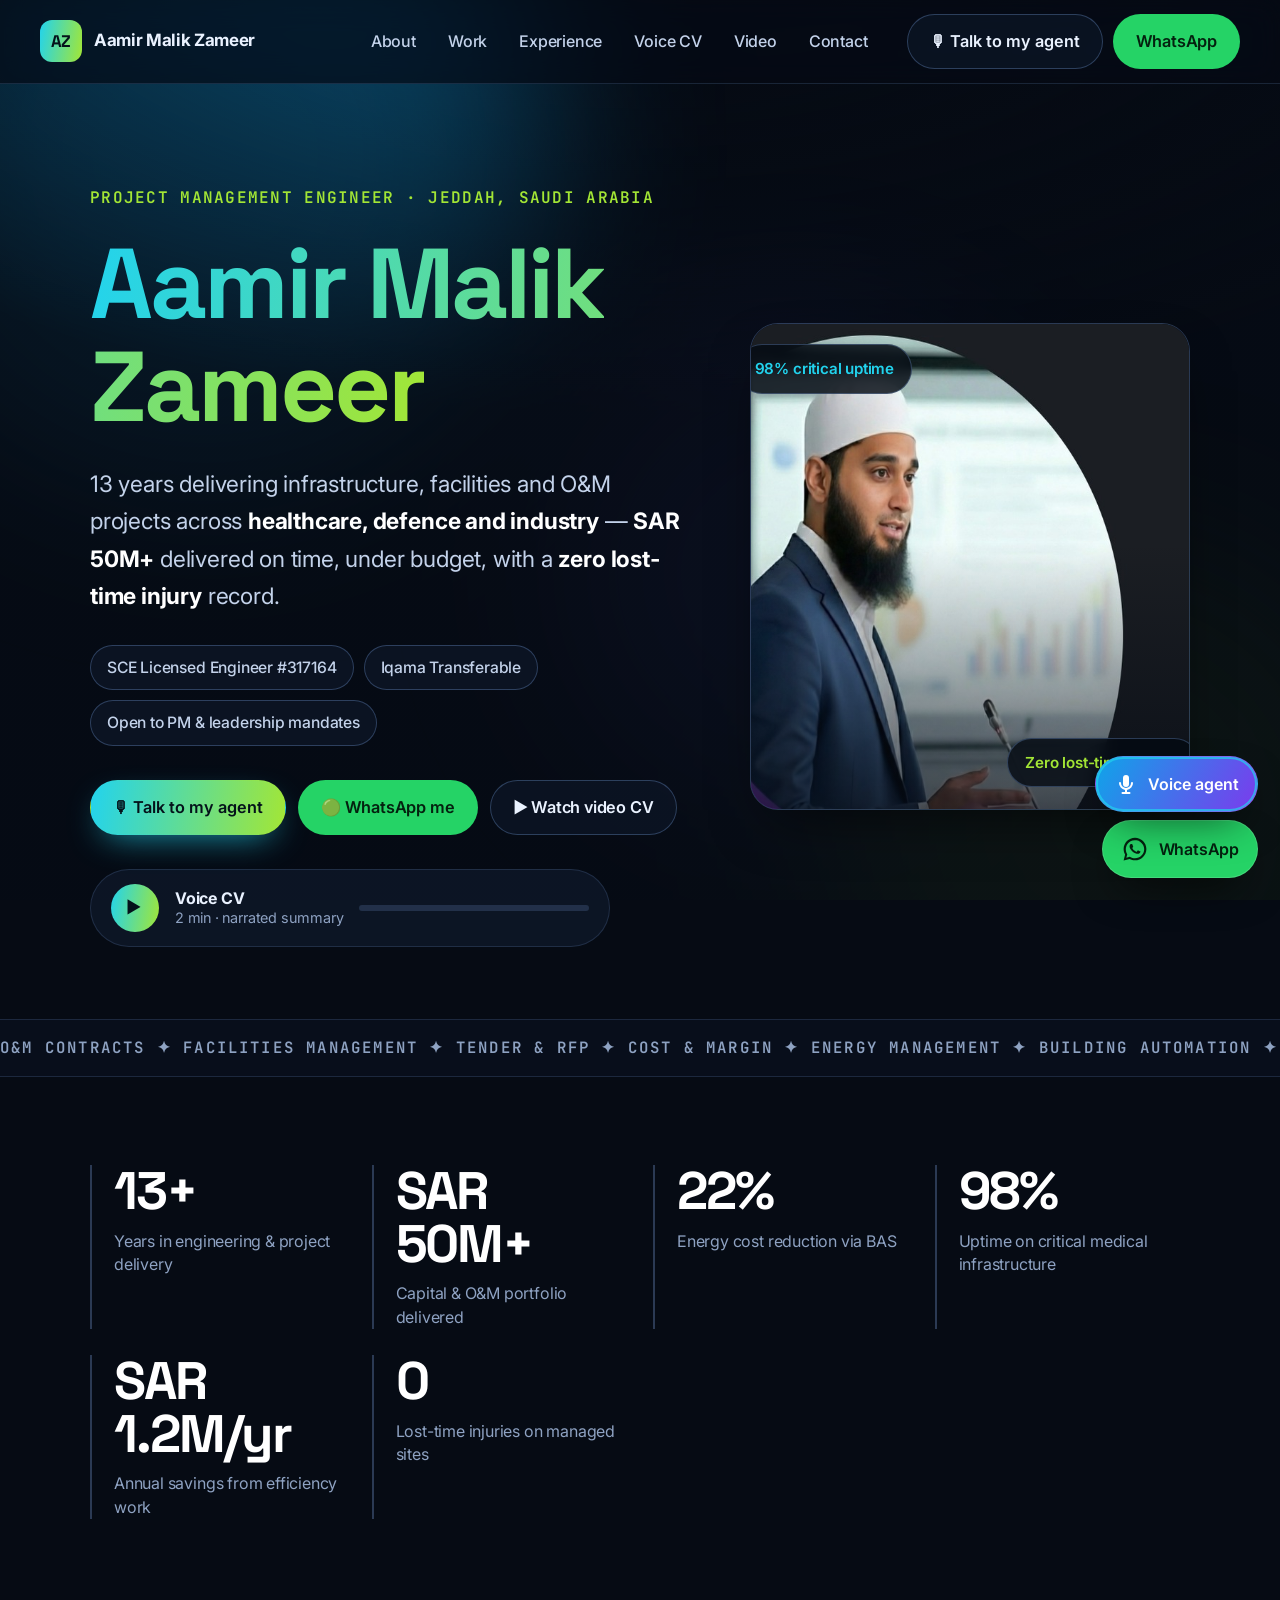
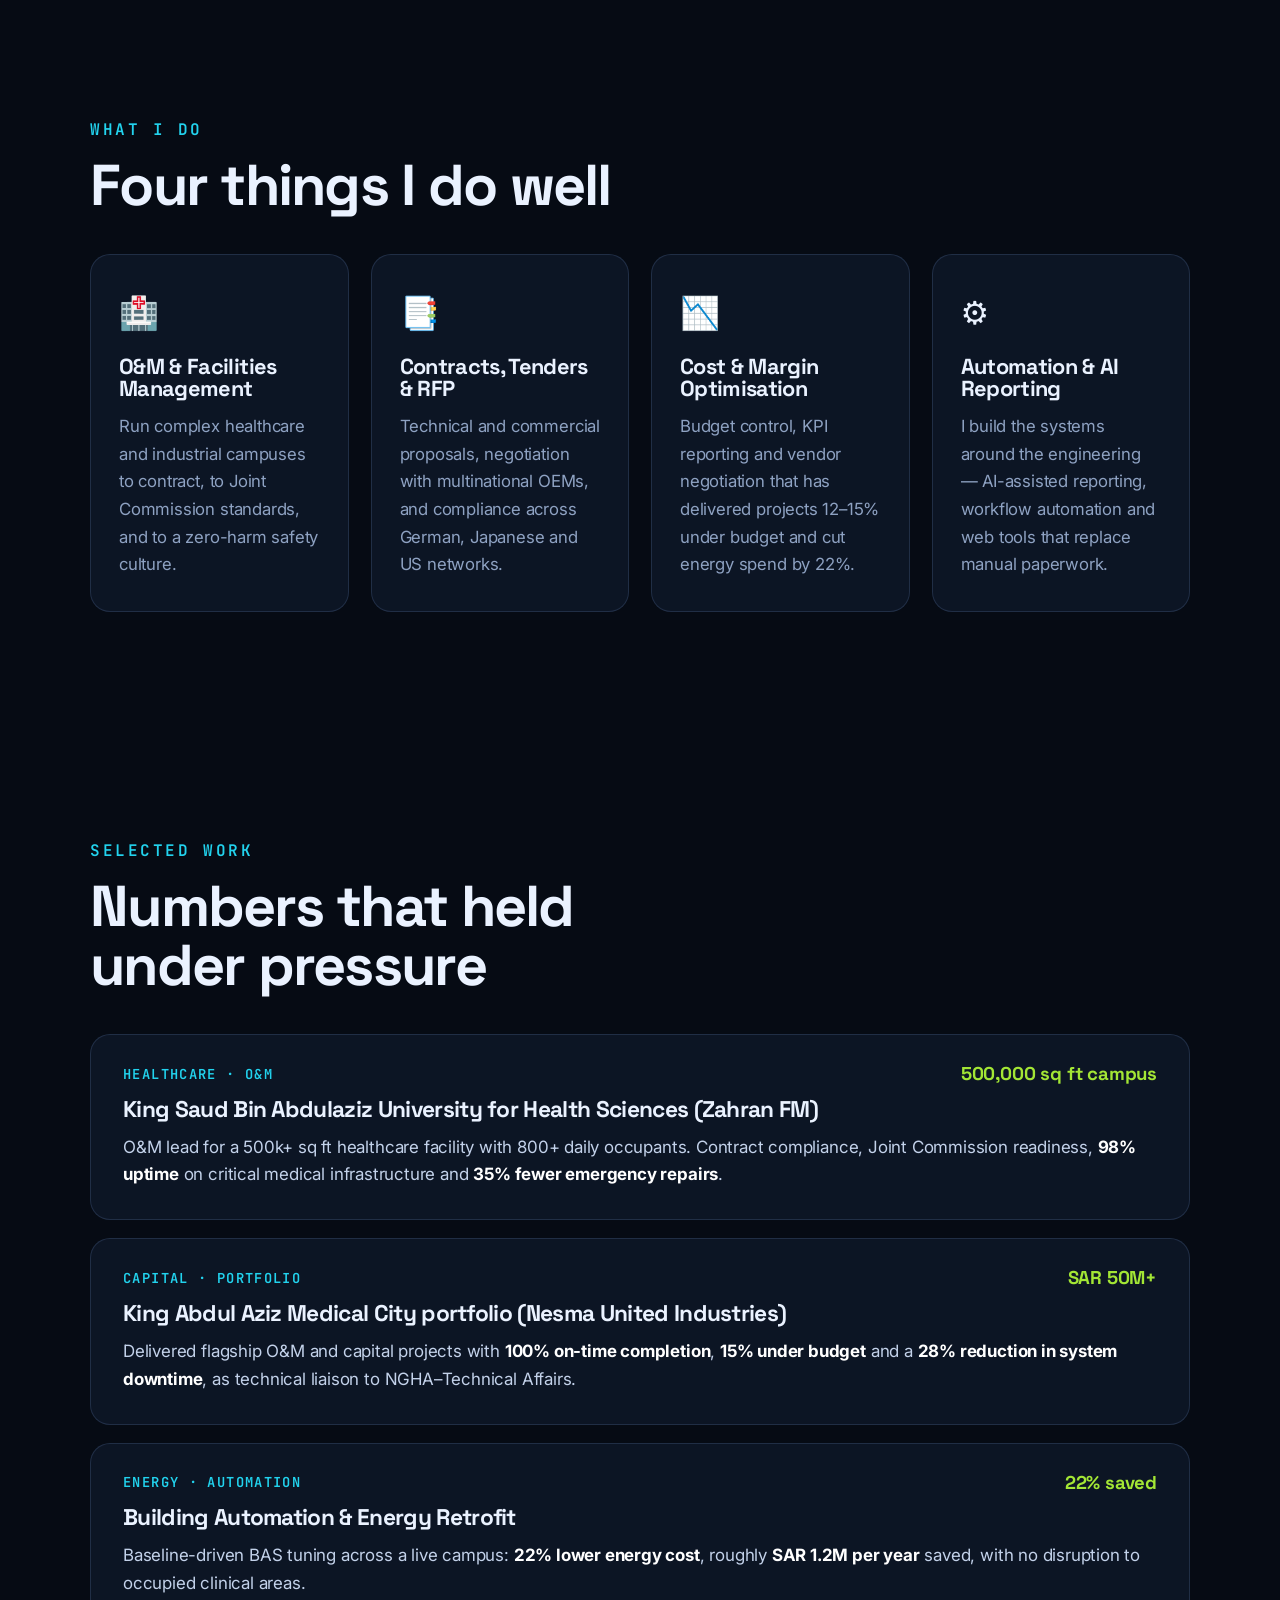
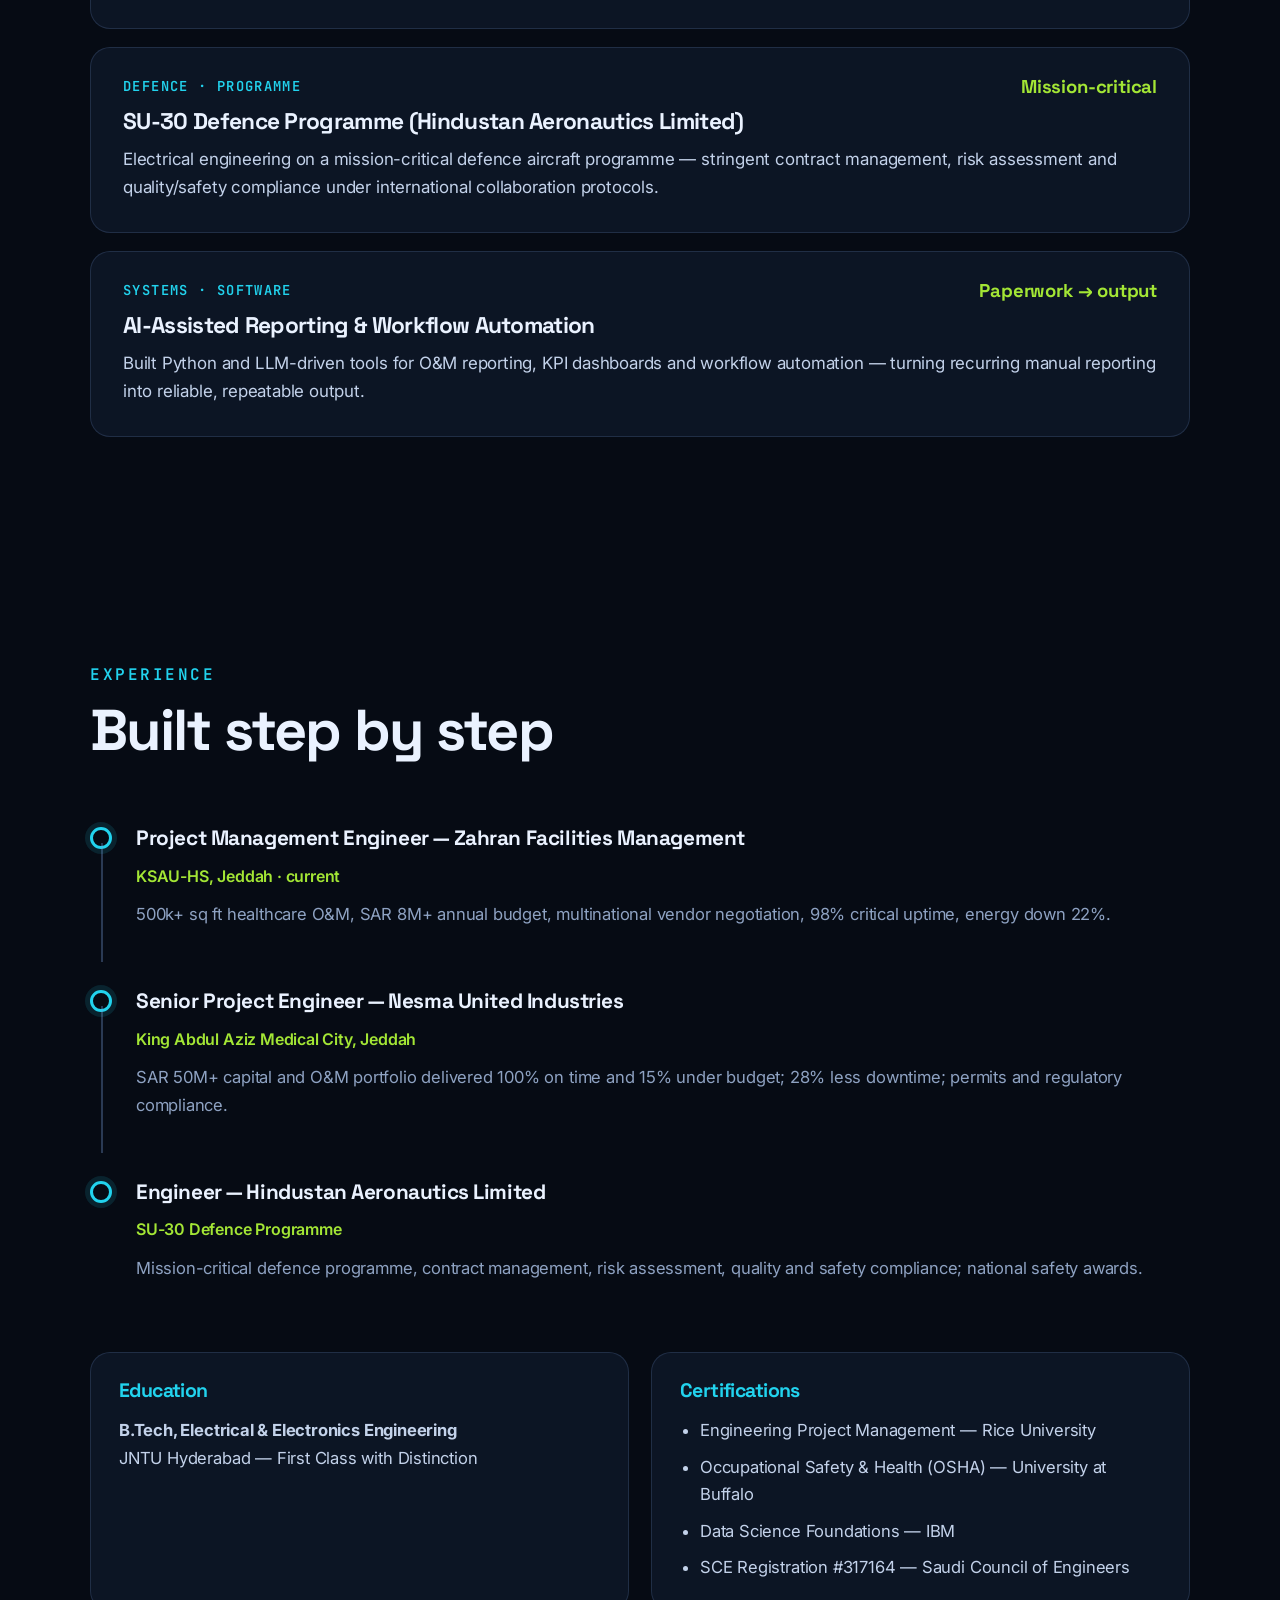
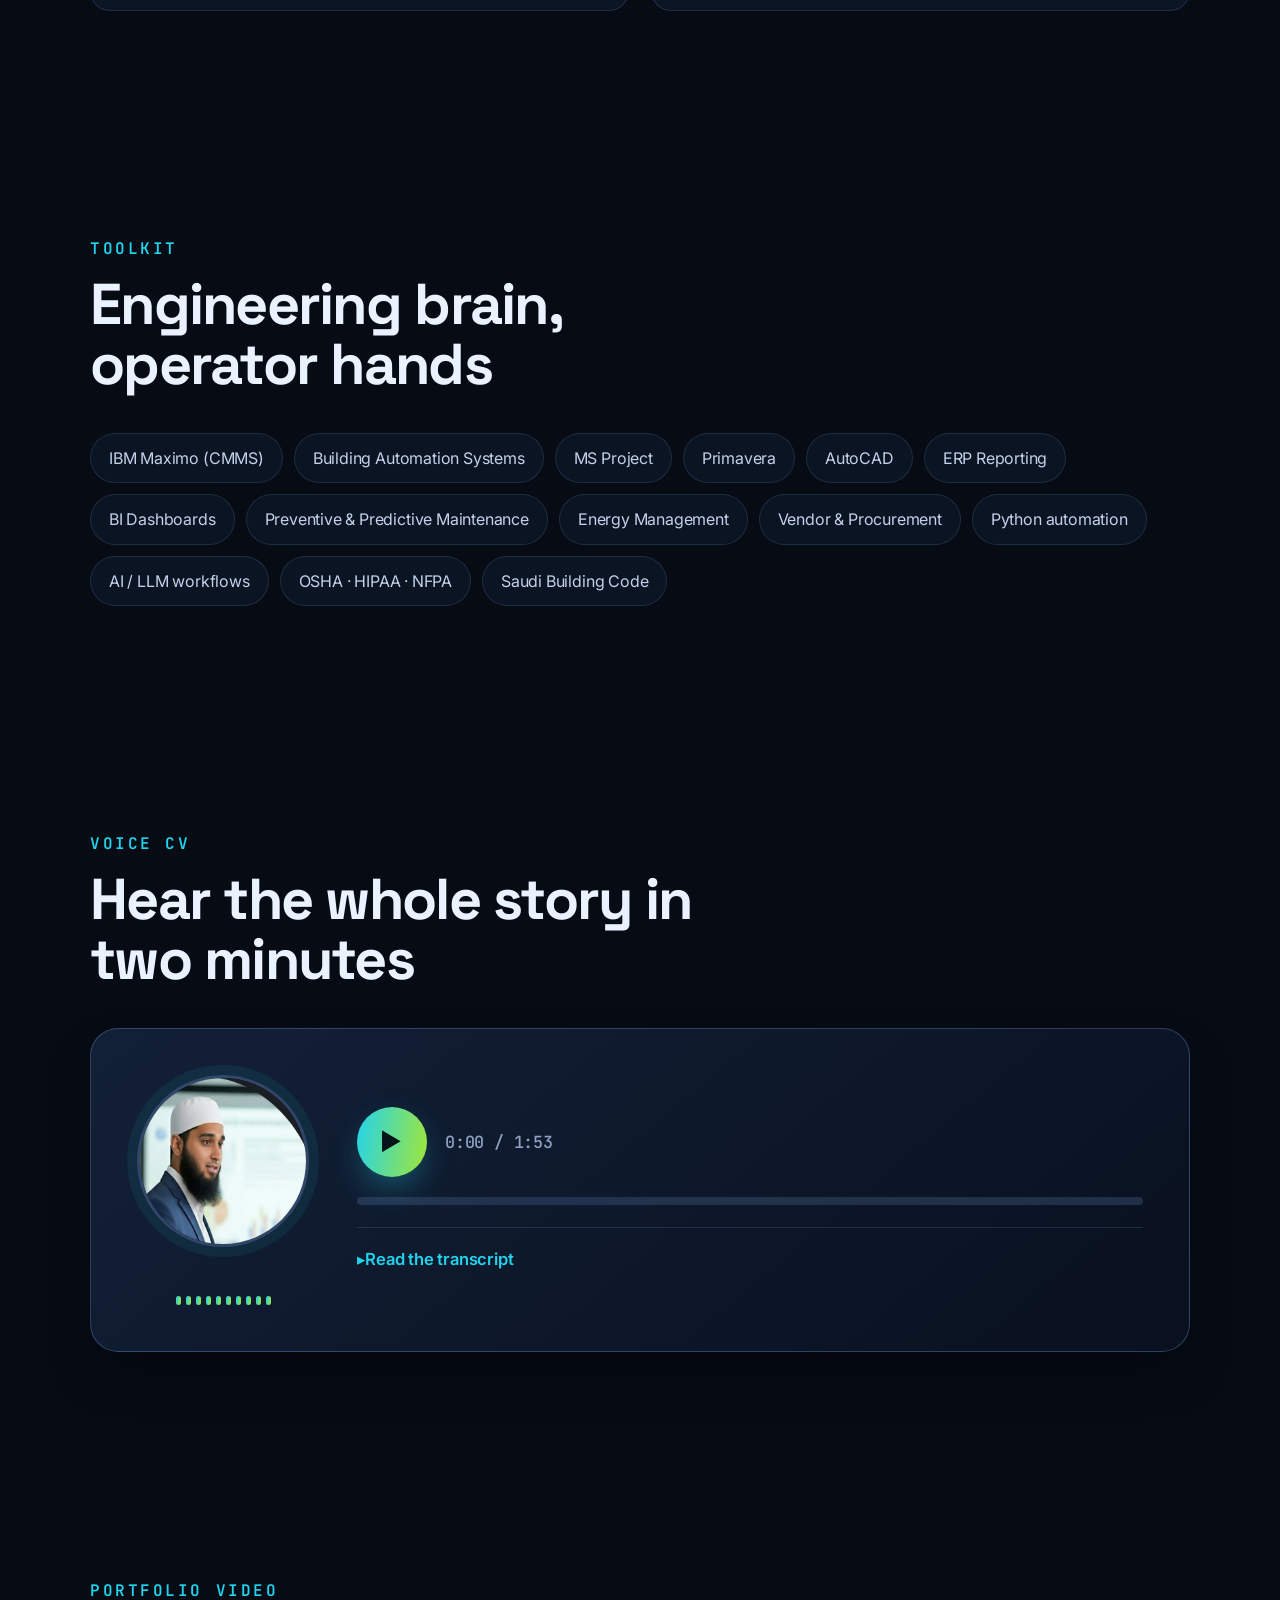
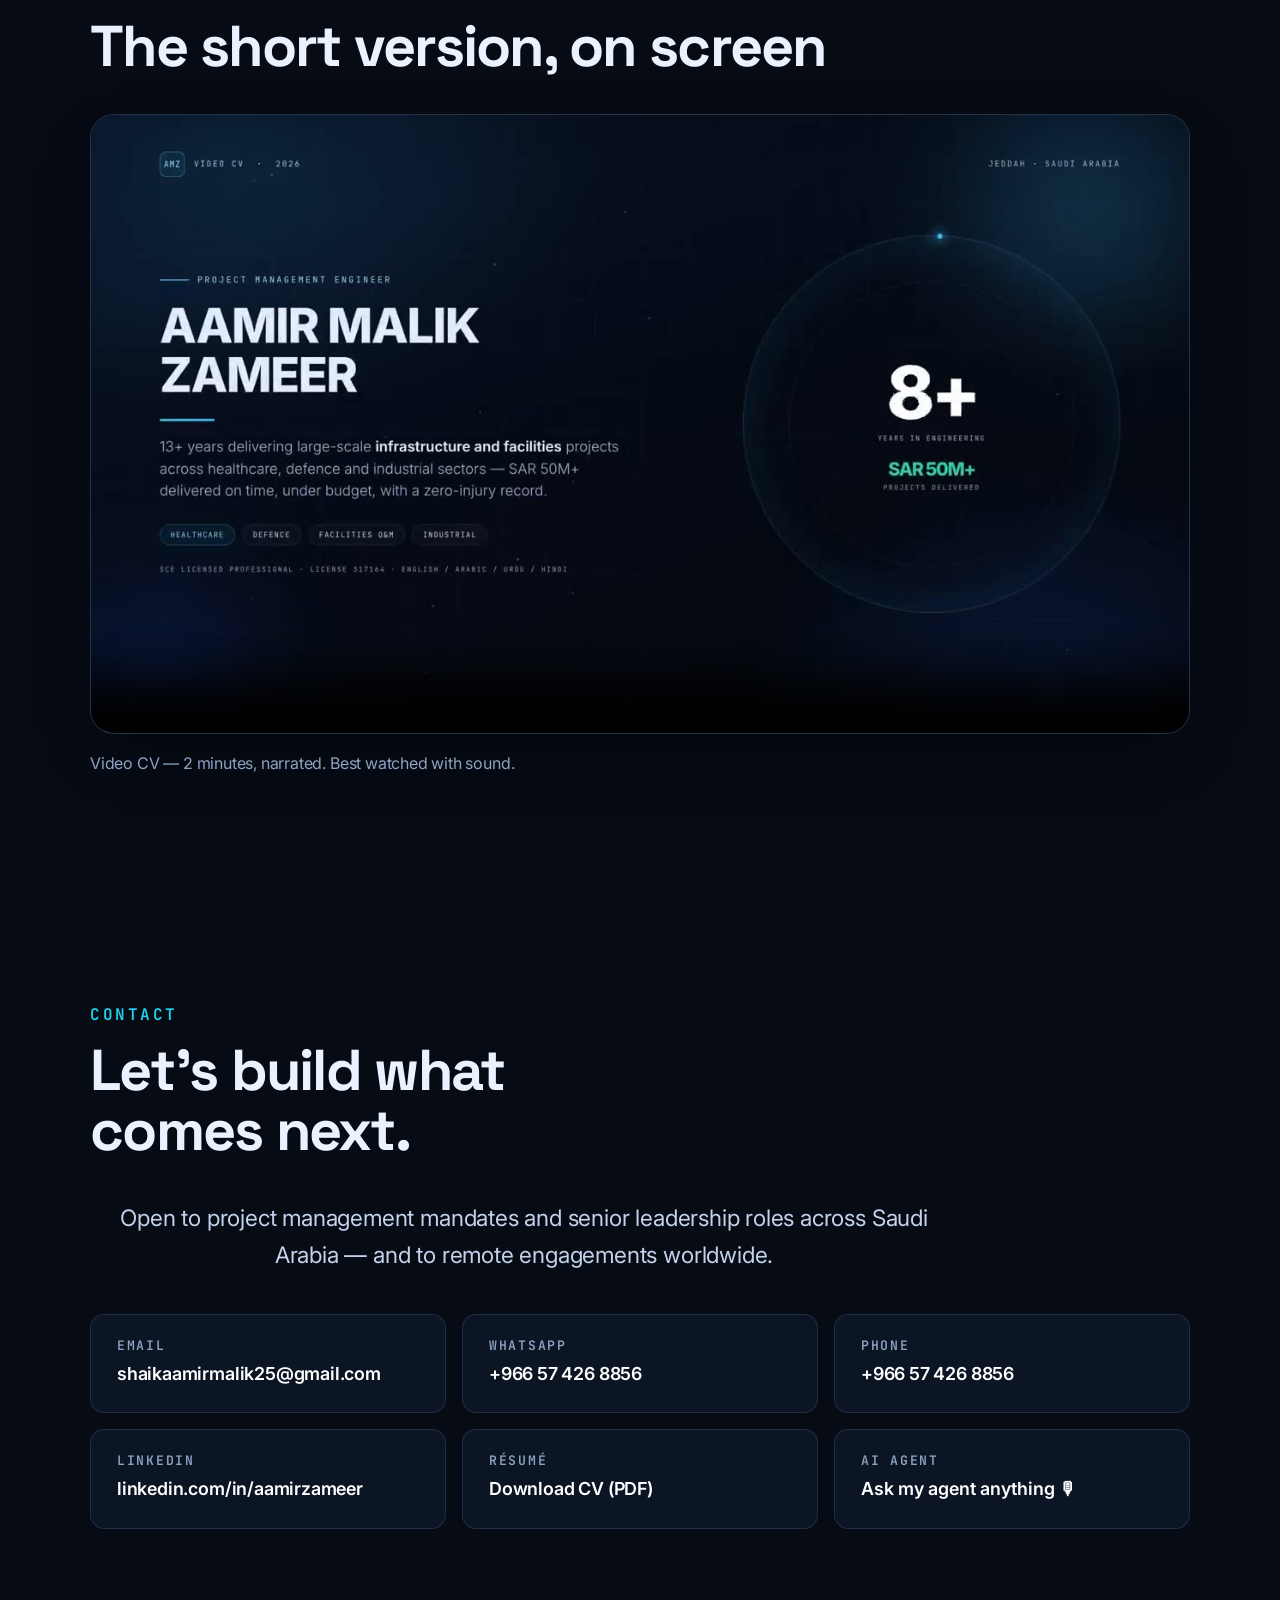
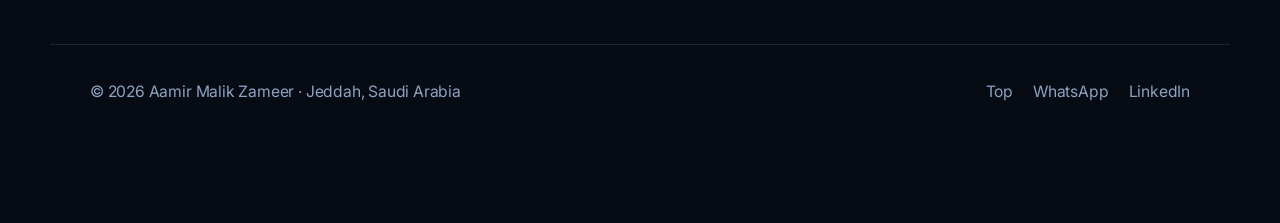
==== index.html @ 3090ae2b "Aamir Malik Zameer — talking portfolio: voice agent, voice CV, video CV, CV PDF" ====
<!DOCTYPE html>
<html lang="en">
<head>
<meta charset="utf-8">
<meta name="viewport" content="width=device-width, initial-scale=1">
<title>Aamir Malik Zameer — Project Management Engineer | Jeddah, KSA</title>
<meta name="description" content="Aamir Malik Zameer — SCE-licensed Project Management Engineer with 13+ years in O&M, facilities management, healthcare and defence projects across Saudi Arabia. SAR 50M+ delivered on time and under budget. Talk to my AI agent.">
<meta name="author" content="Aamir Malik Zameer">
<meta name="theme-color" content="#060b14">
<meta property="og:type" content="website">
<meta property="og:title" content="Aamir Malik Zameer — Project Management Engineer">
<meta property="og:description" content="13+ years delivering infrastructure, facilities & O&M projects across healthcare, defence and industry. SAR 50M+ delivered on time, under budget, zero lost-time injuries.">
<meta property="og:image" content="assets/portfolio-poster.jpg">
<link rel="icon" href="assets/favicon.svg" type="image/svg+xml">
<link rel="preconnect" href="https://fonts.googleapis.com">
<link rel="preconnect" href="https://fonts.gstatic.com" crossorigin>
<link href="https://fonts.googleapis.com/css2?family=Inter:wght@400;500;600&family=JetBrains+Mono:wght@400;500&family=Space+Grotesk:wght@500;600;700&display=swap" rel="stylesheet">
<link rel="stylesheet" href="styles.css">
<script type="application/ld+json">
{"@context":"https://schema.org","@type":"Person","name":"Aamir Malik Zameer","alternateName":"Aamir Zameer","jobTitle":"Project Management Engineer","description":"SCE-licensed Project Management Engineer with 13+ years across O&M, facilities management, healthcare and defence projects in Saudi Arabia.","email":"shaikaamirmalik25@gmail.com","telephone":"+966574268856","url":"https://amz34.github.io/voice-portfolio/","image":"https://amz34.github.io/voice-portfolio/assets/photo-aamir.jpg","address":{"@type":"PostalAddress","addressLocality":"Jeddah","addressRegion":"Makkah","addressCountry":"SA"},"nationality":{"@type":"Country","name":"India"},"worksFor":{"@type":"Organization","name":"Zahran Facilities Management"},"alumniOf":{"@type":"CollegeOrUniversity","name":"JNTU Hyderabad"},"hasCredential":{"@type":"EducationalOccupationalCredential","name":"SCE Registration #317164"},"sameAs":["https://www.linkedin.com/in/aamirzameer"],"knowsAbout":["Project Management","Facilities Management","O&M Contracts","Energy Management","Building Automation Systems","IBM Maximo","Tender & RFP","Cost & Margin Optimisation"]}
</script>
</head>
<body>
<div class="aurora" aria-hidden="true"><span></span><span></span><span></span></div>

<header class="nav" id="top">
  <a class="brand" href="#top"><span class="brand-mark">AZ</span><span class="brand-text">Aamir&nbsp;Malik&nbsp;Zameer</span></a>
  <nav class="nav-links">
    <a href="#about">About</a>
    <a href="#work">Work</a>
    <a href="#experience">Experience</a>
    <a href="#voice">Voice&nbsp;CV</a>
    <a href="#video">Video</a>
    <a href="#contact">Contact</a>
  </nav>
  <div class="nav-cta">
    <button class="btn btn-ghost" data-open-agent>🎙 Talk to my agent</button>
    <a class="btn btn-wa" href="https://wa.me/966574268856" target="_blank" rel="noopener">WhatsApp</a>
  </div>
</header>

<main>
  <!-- HERO -->
  <section class="hero">
    <div class="hero-copy">
      <p class="eyebrow">Project Management Engineer · Jeddah, Saudi Arabia</p>
      <h1><span class="grad">Aamir Malik Zameer</span></h1>
      <p class="lede">13 years delivering infrastructure, facilities and O&amp;M projects across <b>healthcare, defence and industry</b> — <b>SAR 50M+</b> delivered on time, under budget, with a <b>zero lost-time injury</b> record.</p>
      <div class="chips">
        <span class="chip">SCE Licensed Engineer #317164</span>
        <span class="chip">Iqama Transferable</span>
        <span class="chip">Open to PM &amp; leadership mandates</span>
      </div>
      <div class="hero-actions">
        <button class="btn btn-primary" data-open-agent>🎙 Talk to my agent</button>
        <a class="btn btn-wa" href="https://wa.me/966574268856" target="_blank" rel="noopener">🟢 WhatsApp me</a>
        <a class="btn btn-ghost" href="#video">▶ Watch video CV</a>
      </div>
      <div class="mini-player">
        <button class="play" id="heroPlay" aria-label="Play voice CV">▶</button>
        <div class="mini-meta"><b>Voice CV</b><span>2 min · narrated summary</span></div>
        <div class="mini-bar"><i id="heroBar"></i></div>
      </div>
    </div>
    <div class="hero-art">
      <div class="portrait">
        <img src="assets/photo-aamir.jpg" alt="Aamir Malik Zameer speaking at a professional conference" width="615" height="680">
        <span class="badge b1">98% critical uptime</span>
        <span class="badge b2">Zero lost-time injuries</span>
      </div>
    </div>
  </section>

  <!-- MARQUEE -->
  <div class="marquee" aria-hidden="true"><div class="track">
    <span>O&amp;M CONTRACTS ✦ FACILITIES MANAGEMENT ✦ TENDER &amp; RFP ✦ COST &amp; MARGIN ✦ ENERGY MANAGEMENT ✦ BUILDING AUTOMATION ✦ ZERO-HARM SAFETY ✦ AI-ASSISTED REPORTING ✦ </span>
    <span>O&amp;M CONTRACTS ✦ FACILITIES MANAGEMENT ✦ TENDER &amp; RFP ✦ COST &amp; MARGIN ✦ ENERGY MANAGEMENT ✦ BUILDING AUTOMATION ✦ ZERO-HARM SAFETY ✦ AI-ASSISTED REPORTING ✦ </span>
  </div></div>

  <!-- STATS -->
  <section class="stats" id="about">
    <div class="stat reveal"><b data-count="13" data-suffix="+">0</b><span>Years in engineering &amp; project delivery</span></div>
    <div class="stat reveal"><b data-count="50" data-prefix="SAR " data-suffix="M+">0</b><span>Capital &amp; O&amp;M portfolio delivered</span></div>
    <div class="stat reveal"><b data-count="22" data-suffix="%">0</b><span>Energy cost reduction via BAS</span></div>
    <div class="stat reveal"><b data-count="98" data-suffix="%">0</b><span>Uptime on critical medical infrastructure</span></div>
    <div class="stat reveal"><b data-count="1.2" data-prefix="SAR " data-suffix="M/yr" data-decimals="1">0</b><span>Annual savings from efficiency work</span></div>
    <div class="stat reveal"><b data-count="0">0</b><span>Lost-time injuries on managed sites</span></div>
  </section>

  <!-- WHAT I DO -->
  <section class="section" id="what">
    <p class="kicker">What I do</p>
    <h2 class="h2">Four things I&nbsp;do&nbsp;well</h2>
    <div class="cards">
      <article class="card reveal"><div class="ico">🏥</div><h3>O&amp;M &amp; Facilities Management</h3><p>Run complex healthcare and industrial campuses to contract, to Joint Commission standards, and to a zero-harm safety culture.</p></article>
      <article class="card reveal"><div class="ico">📑</div><h3>Contracts, Tenders &amp; RFP</h3><p>Technical and commercial proposals, negotiation with multinational OEMs, and compliance across German, Japanese and US networks.</p></article>
      <article class="card reveal"><div class="ico">📉</div><h3>Cost &amp; Margin Optimisation</h3><p>Budget control, KPI reporting and vendor negotiation that has delivered projects 12–15% under budget and cut energy spend by 22%.</p></article>
      <article class="card reveal"><div class="ico">⚙️</div><h3>Automation &amp; AI Reporting</h3><p>I build the systems around the engineering — AI-assisted reporting, workflow automation and web tools that replace manual paperwork.</p></article>
    </div>
  </section>

  <!-- WORK -->
  <section class="section" id="work">
    <p class="kicker">Selected work</p>
    <h2 class="h2">Numbers that held under&nbsp;pressure</h2>
    <div class="work">
      <article class="work-item reveal">
        <div class="work-top"><span class="tag">Healthcare · O&amp;M</span><b>500,000 sq ft campus</b></div>
        <h3>King Saud Bin Abdulaziz University for Health Sciences (Zahran FM)</h3>
        <p>O&amp;M lead for a 500k+ sq ft healthcare facility with 800+ daily occupants. Contract compliance, Joint Commission readiness, <b>98% uptime</b> on critical medical infrastructure and <b>35% fewer emergency repairs</b>.</p>
      </article>
      <article class="work-item reveal">
        <div class="work-top"><span class="tag">Capital · Portfolio</span><b>SAR 50M+</b></div>
        <h3>King Abdul Aziz Medical City portfolio (Nesma United Industries)</h3>
        <p>Delivered flagship O&amp;M and capital projects with <b>100% on-time completion</b>, <b>15% under budget</b> and a <b>28% reduction in system downtime</b>, as technical liaison to NGHA–Technical Affairs.</p>
      </article>
      <article class="work-item reveal">
        <div class="work-top"><span class="tag">Energy · Automation</span><b>22% saved</b></div>
        <h3>Building Automation &amp; Energy Retrofit</h3>
        <p>Baseline-driven BAS tuning across a live campus: <b>22% lower energy cost</b>, roughly <b>SAR 1.2M per year</b> saved, with no disruption to occupied clinical areas.</p>
      </article>
      <article class="work-item reveal">
        <div class="work-top"><span class="tag">Defence · Programme</span><b>Mission-critical</b></div>
        <h3>SU-30 Defence Programme (Hindustan Aeronautics Limited)</h3>
        <p>Electrical engineering on a mission-critical defence aircraft programme — stringent contract management, risk assessment and quality/safety compliance under international collaboration protocols.</p>
      </article>
      <article class="work-item reveal">
        <div class="work-top"><span class="tag">Systems · Software</span><b>Paperwork → output</b></div>
        <h3>AI-Assisted Reporting &amp; Workflow Automation</h3>
        <p>Built Python and LLM-driven tools for O&amp;M reporting, KPI dashboards and workflow automation — turning recurring manual reporting into reliable, repeatable output.</p>
      </article>
    </div>
  </section>

  <!-- EXPERIENCE -->
  <section class="section" id="experience">
    <p class="kicker">Experience</p>
    <h2 class="h2">Built step by&nbsp;step</h2>
    <ol class="timeline">
      <li class="reveal"><span class="dot"></span><div><b>Project Management Engineer — Zahran Facilities Management</b><i>KSAU-HS, Jeddah · current</i><p>500k+ sq ft healthcare O&amp;M, SAR 8M+ annual budget, multinational vendor negotiation, 98% critical uptime, energy down 22%.</p></div></li>
      <li class="reveal"><span class="dot"></span><div><b>Senior Project Engineer — Nesma United Industries</b><i>King Abdul Aziz Medical City, Jeddah</i><p>SAR 50M+ capital and O&amp;M portfolio delivered 100% on time and 15% under budget; 28% less downtime; permits and regulatory compliance.</p></div></li>
      <li class="reveal"><span class="dot"></span><div><b>Engineer — Hindustan Aeronautics Limited</b><i>SU-30 Defence Programme</i><p>Mission-critical defence programme, contract management, risk assessment, quality and safety compliance; national safety awards.</p></div></li>
    </ol>
    <div class="edu">
      <div class="edu-card reveal"><h3>Education</h3><p><b>B.Tech, Electrical &amp; Electronics Engineering</b><br>JNTU Hyderabad — First Class with Distinction</p></div>
      <div class="edu-card reveal"><h3>Certifications</h3><ul><li>Engineering Project Management — Rice University</li><li>Occupational Safety &amp; Health (OSHA) — University at Buffalo</li><li>Data Science Foundations — IBM</li><li>SCE Registration #317164 — Saudi Council of Engineers</li></ul></div>
    </div>
  </section>

  <!-- TOOLKIT -->
  <section class="section">
    <p class="kicker">Toolkit</p>
    <h2 class="h2">Engineering brain, operator&nbsp;hands</h2>
    <div class="tags">
      <span>IBM Maximo (CMMS)</span><span>Building Automation Systems</span><span>MS Project</span><span>Primavera</span><span>AutoCAD</span><span>ERP Reporting</span><span>BI Dashboards</span><span>Preventive &amp; Predictive Maintenance</span><span>Energy Management</span><span>Vendor &amp; Procurement</span><span>Python automation</span><span>AI / LLM workflows</span><span>OSHA · HIPAA · NFPA</span><span>Saudi Building Code</span>
    </div>
  </section>

  <!-- VOICE CV -->
  <section class="section voice" id="voice">
    <p class="kicker">Voice CV</p>
    <h2 class="h2">Hear the whole story in two&nbsp;minutes</h2>
    <div class="voice-card reveal">
      <div class="voice-left">
        <img src="assets/avatar-aamir.png" alt="Aamir Malik Zameer" class="voice-avatar">
        <div class="eq" id="eq"><i></i><i></i><i></i><i></i><i></i><i></i><i></i><i></i><i></i><i></i></div>
      </div>
      <div class="voice-right">
        <div class="voice-controls">
          <button class="play big" id="vcPlay" aria-label="Play voice CV">▶</button>
          <div class="vc-time"><span id="vcCur">0:00</span> / <span id="vcDur">0:00</span></div>
        </div>
        <div class="scrub" id="vcScrub"><i id="vcFill"></i></div>
        <audio id="vcAudio" preload="metadata" src="assets/voice-cv.mp3"></audio>
        <details class="transcript">
          <summary>Read the transcript</summary>
          <p>I'm Aamir Malik Zameer, a project management engineer in Jeddah — thirteen years delivering infrastructure and facilities projects across healthcare, defence and industry. Today I manage facilities operations for a five hundred thousand square foot healthcare campus at King Saud Bin Abdulaziz University — eight hundred daily occupants and a zero-injury safety record. Fifty million riyals of projects delivered on time and fifteen percent under budget. Twenty-two percent lower energy costs, saving one point two million riyals a year. Ninety-eight percent uptime on critical medical infrastructure. That record was built step by step — from electrical engineering on the SU-30 defence programme at Hindustan Aeronautics, to senior project engineer at Nesma United Industries, to project management engineering at Zahran Facilities Management. Alongside engineering, I build the systems around it — AI-assisted reporting, workflow automation and full-stack web tools that replace manual paperwork with reliable output. I hold a first-class degree in electrical and electronics engineering, a Rice University certificate in project management, and professional accreditation with the Saudi Council of Engineers. I'm open to project management mandates and senior leadership roles across Saudi Arabia and to remote engagements worldwide.</p>
        </details>
      </div>
    </div>
  </section>

  <!-- VIDEO -->
  <section class="section" id="video">
    <p class="kicker">Portfolio video</p>
    <h2 class="h2">The short version, on&nbsp;screen</h2>
    <div class="video-wrap reveal">
      <video controls playsinline preload="none" poster="assets/portfolio-poster.jpg" src="assets/portfolio-video.mp4"></video>
    </div>
    <p class="video-note">Video CV — 2 minutes, narrated. Best watched with sound.</p>
  </section>

  <!-- CONTACT -->
  <section class="section contact" id="contact">
    <p class="kicker">Contact</p>
    <h2 class="h2">Let's build what comes&nbsp;next.</h2>
    <p class="lede center">Open to project management mandates and senior leadership roles across Saudi Arabia — and to remote engagements worldwide.</p>
    <div class="contact-grid">
      <a class="cc" href="mailto:shaikaamirmalik25@gmail.com"><span>Email</span><b>shaikaamirmalik25@gmail.com</b></a>
      <a class="cc" href="https://wa.me/966574268856" target="_blank" rel="noopener"><span>WhatsApp</span><b>+966 57 426 8856</b></a>
      <a class="cc" href="tel:+966574268856"><span>Phone</span><b>+966 57 426 8856</b></a>
      <a class="cc" href="https://www.linkedin.com/in/aamirzameer" target="_blank" rel="noopener"><span>LinkedIn</span><b>linkedin.com/in/aamirzameer</b></a>
      <a class="cc" href="assets/Aamir_Malik_Zameer_CV.pdf" download><span>Résumé</span><b>Download CV (PDF)</b></a>
      <button class="cc cc-btn" data-open-agent><span>AI agent</span><b>Ask my agent anything 🎙</b></button>
    </div>
  </section>
</main>

<footer class="foot">
  <span>© <span id="yr"></span> Aamir Malik Zameer · Jeddah, Saudi Arabia</span>
  <span class="foot-links"><a href="#top">Top</a><a href="https://wa.me/966574268856" target="_blank" rel="noopener">WhatsApp</a><a href="https://www.linkedin.com/in/aamirzameer" target="_blank" rel="noopener">LinkedIn</a></span>
</footer>

<!-- Floating WhatsApp -->
<a class="fab fab-wa" href="https://wa.me/966574268856" target="_blank" rel="noopener" aria-label="Chat on WhatsApp" title="WhatsApp me">
  <svg viewBox="0 0 32 32" width="28" height="28" aria-hidden="true"><path fill="currentColor" d="M16 3C8.8 3 3 8.8 3 16c0 2.3.6 4.5 1.7 6.4L3 29l6.8-1.7c1.9 1 4 1.6 6.2 1.6 7.2 0 13-5.8 13-13S23.2 3 16 3zm0 23.6c-2 0-3.9-.5-5.5-1.5l-.4-.2-4 1 1.1-3.9-.3-.4A10.5 10.5 0 1 1 26.5 16c0 5.9-4.7 10.6-10.5 10.6zm6-7.9c-.3-.2-1.9-1-2.2-1.1-.3-.1-.5-.2-.7.2s-.8 1-1 1.2c-.2.2-.4.2-.7.1-.3-.2-1.4-.5-2.6-1.6-1-.9-1.6-1.9-1.8-2.3-.2-.3 0-.5.1-.7l.5-.5c.1-.2.2-.3.3-.5.1-.2 0-.4 0-.5l-1-2.3c-.2-.6-.5-.5-.7-.5h-.6c-.2 0-.5.1-.8.4-.3.3-1 1-1 2.5s1.1 2.9 1.2 3.1c.2.2 2.1 3.3 5.2 4.6.7.3 1.3.5 1.7.6.7.2 1.4.2 1.9.1.6-.1 1.9-.8 2.1-1.5.3-.8.3-1.4.2-1.5-.1-.2-.3-.2-.6-.4z"/></svg>
  <span class="fab-label">WhatsApp</span>
</a>

<!-- Voice agent dock -->
<button class="fab fab-agent" id="agentFab" aria-label="Talk to my AI agent" title="Talk to my AI agent">
  <span class="ring"></span>
  <svg viewBox="0 0 24 24" width="24" height="24" aria-hidden="true"><path fill="currentColor" d="M12 15a3 3 0 0 0 3-3V6a3 3 0 1 0-6 0v6a3 3 0 0 0 3 3z"/><path fill="currentColor" d="M19 11a1 1 0 1 0-2 0 5 5 0 0 1-10 0 1 1 0 1 0-2 0 7 7 0 0 0 6 6.9V20H8.5a1 1 0 1 0 0 2h7a1 1 0 1 0 0-2H13v-2.1A7 7 0 0 0 19 11z"/></svg>
  <span class="fab-label">Voice agent</span>
</button>

<!-- Agent panel -->
<section class="agent-panel" id="agentPanel" aria-hidden="true" role="dialog" aria-label="Aamir's AI agent">
  <header class="ap-head">
    <div class="ap-id"><img src="assets/avatar-aamir.png" alt=""><div><b>Aamir's AI agent</b><i id="apStatus">Ask about experience, projects, skills, contact…</i></div></div>
    <button class="ap-close" id="apClose" aria-label="Close">✕</button>
  </header>
  <div class="ap-log" id="apLog"></div>
  <div class="ap-chips" id="apChips">
    <button>Experience?</button><button>Key projects?</button><button>Skills &amp; tools?</button><button>Education?</button><button>Availability?</button><button>Contact?</button>
  </div>
  <form class="ap-input" id="apForm">
    <button type="button" class="mic" id="apMic" aria-label="Hold to speak" title="Tap to speak">🎙</button>
    <input id="apText" type="text" placeholder="Type a question…" autocomplete="off">
    <button type="submit" class="send" aria-label="Send">➤</button>
  </form>
  <p class="ap-foot">Voice needs Chrome, Edge or Android Chrome. Otherwise type — same answers.</p>
</section>

<script src="app.js" defer></script>
</body>
</html>
---- styles.css ----
/* Aamir Malik Zameer — voice portfolio
   Palette derived from the video-CV brand: deep navy + cyan + lime. */

:root{
  --bg:#060b14;
  --bg-2:#0a1120;
  --panel:rgba(16,26,44,.72);
  --panel-solid:#101a2c;
  --line:rgba(120,160,220,.18);
  --line-2:rgba(120,160,220,.32);
  --ink:#eaf2ff;
  --ink-2:#c3d2ea;
  --muted:#8ea2c2;
  --cyan:#22d3ee;
  --lime:#a3e635;
  --blue:#3b82f6;
  --wa:#25d366;
  --grad:linear-gradient(100deg,var(--cyan),var(--lime));
  --radius:20px;
  --radius-sm:14px;
  --shadow:0 24px 60px -24px rgba(0,0,0,.75);
  --maxw:1180px;
  --font:"Inter",system-ui,-apple-system,"Segoe UI",Roboto,sans-serif;
  --display:"Space Grotesk","Inter",system-ui,sans-serif;
  --mono:"JetBrains Mono",ui-monospace,SFMono-Regular,Menlo,monospace;
}

*,*::before,*::after{box-sizing:border-box}
html{scroll-behavior:smooth;-webkit-text-size-adjust:100%}
body{
  margin:0;
  background:var(--bg);
  color:var(--ink);
  font-family:var(--font);
  /* LARGE base type by design */
  font-size:19px;
  line-height:1.65;
  letter-spacing:-.01em;
  overflow-x:hidden;
  -webkit-font-smoothing:antialiased;
}
img,video{max-width:100%;display:block}
a{color:inherit;text-decoration:none}
button{font:inherit;color:inherit;cursor:pointer;border:0;background:none}
h1,h2,h3{font-family:var(--display);line-height:1.04;letter-spacing:-.03em;margin:0}
p{margin:0}
::selection{background:var(--cyan);color:#04121a}

/* ---------- aurora background ---------- */
.aurora{position:fixed;inset:0;z-index:-1;overflow:hidden;pointer-events:none}
.aurora span{position:absolute;border-radius:50%;filter:blur(90px);opacity:.5}
.aurora span:nth-child(1){width:52vw;height:52vw;background:#0ea5e9;top:-14vw;left:-10vw}
.aurora span:nth-child(2){width:44vw;height:44vw;background:#84cc16;bottom:-16vw;right:-8vw;opacity:.32}
.aurora span:nth-child(3){width:36vw;height:36vw;background:#6366f1;top:38%;left:44%;opacity:.28}
body::after{content:"";position:fixed;inset:0;z-index:-1;pointer-events:none;
  background:radial-gradient(120% 80% at 50% -10%,transparent,rgba(6,11,20,.85) 70%)}

/* ---------- layout helpers ---------- */
.section{max-width:var(--maxw);margin:0 auto;padding:clamp(64px,9vw,132px) clamp(20px,5vw,40px)}
.center{text-align:center}
.kicker{font:600 1rem/1 var(--mono);letter-spacing:.16em;text-transform:uppercase;color:var(--cyan);margin-bottom:18px}
.h2{font-size:clamp(2.1rem,5.2vw,3.6rem);margin-bottom:38px;max-width:20ch}
.lede{font-size:clamp(1.15rem,2.3vw,1.42rem);color:var(--ink-2);max-width:62ch}
.lede b{color:#fff}

/* ---------- nav ---------- */
.nav{
  position:sticky;top:0;z-index:60;display:flex;align-items:center;gap:26px;
  padding:14px clamp(18px,4vw,40px);
  background:rgba(6,11,20,.72);backdrop-filter:blur(14px) saturate(140%);
  border-bottom:1px solid var(--line);
}
.brand{display:flex;align-items:center;gap:12px;font-weight:700;white-space:nowrap}
.brand-mark{
  display:grid;place-items:center;width:42px;height:42px;border-radius:12px;
  background:var(--grad);color:#04121a;font:800 1.05rem/1 var(--display);letter-spacing:-.02em;
}
.brand-text{font-size:1.06rem;letter-spacing:-.02em}
.nav-links{display:flex;gap:6px;margin-left:auto;flex-wrap:wrap}
.nav-links a{padding:9px 13px;border-radius:999px;color:var(--ink-2);font-size:1rem;font-weight:500;transition:.18s}
.nav-links a:hover{color:#fff;background:rgba(120,160,220,.12)}
.nav-cta{display:flex;gap:10px;align-items:center}

/* ---------- buttons ---------- */
.btn{
  display:inline-flex;align-items:center;gap:9px;padding:13px 22px;border-radius:999px;
  font-weight:600;font-size:1.02rem;border:1px solid transparent;transition:.2s;white-space:nowrap;
}
.btn-primary{background:var(--grad);color:#04121a;box-shadow:0 12px 34px -14px rgba(34,211,238,.85)}
.btn-primary:hover{transform:translateY(-2px);box-shadow:0 18px 44px -14px rgba(34,211,238,.95)}
.btn-ghost{border-color:var(--line-2);color:var(--ink);background:rgba(16,26,44,.55)}
.btn-ghost:hover{border-color:var(--cyan);color:#fff;transform:translateY(-2px)}
.btn-wa{background:var(--wa);color:#04210f}
.btn-wa:hover{transform:translateY(-2px);filter:brightness(1.07)}

/* ---------- hero ---------- */
.hero{
  max-width:var(--maxw);margin:0 auto;
  padding:clamp(56px,8vw,104px) clamp(20px,5vw,40px) clamp(40px,6vw,72px);
  display:grid;grid-template-columns:1.15fr .85fr;gap:clamp(28px,5vw,64px);align-items:center;
}
.eyebrow{font:600 1rem/1.5 var(--mono);letter-spacing:.08em;text-transform:uppercase;color:var(--lime);margin-bottom:22px}
.hero h1{font-size:clamp(3rem,8.6vw,6.2rem);margin-bottom:26px}
.grad{background:var(--grad);-webkit-background-clip:text;background-clip:text;color:transparent}
.chips{display:flex;flex-wrap:wrap;gap:10px;margin:30px 0 34px}
.chip{
  padding:9px 16px;border-radius:999px;border:1px solid var(--line-2);
  background:rgba(16,26,44,.6);font-size:.98rem;color:var(--ink-2);font-weight:500;
}
.hero-actions{display:flex;flex-wrap:wrap;gap:12px;align-items:center}

.mini-player{
  display:flex;align-items:center;gap:16px;margin-top:34px;padding:14px 20px;
  border:1px solid var(--line);border-radius:999px;background:var(--panel);max-width:520px;
}
.mini-player .play{
  flex:0 0 auto;width:48px;height:48px;border-radius:50%;background:var(--grad);color:#04121a;
  display:grid;place-items:center;font-size:1.05rem;padding-left:3px;
}
.mini-meta{display:flex;flex-direction:column;line-height:1.3}
.mini-meta b{font-size:1rem}
.mini-meta span{font-size:.9rem;color:var(--muted)}
.mini-bar{flex:1;height:6px;border-radius:99px;background:rgba(120,160,220,.2);overflow:hidden;min-width:80px}
.mini-bar i{display:block;height:100%;width:0;background:var(--grad);transition:width .18s linear}

.hero-art{position:relative}
.portrait{position:relative;border-radius:28px;overflow:hidden;border:1px solid var(--line-2);box-shadow:var(--shadow)}
.portrait img{width:100%;height:auto}
.portrait::after{content:"";position:absolute;inset:0;background:linear-gradient(180deg,transparent 45%,rgba(6,11,20,.72))}
.badge{
  position:absolute;z-index:2;padding:11px 17px;border-radius:999px;font-size:.95rem;font-weight:600;
  background:rgba(6,11,20,.82);border:1px solid var(--line-2);backdrop-filter:blur(8px);white-space:nowrap;
}
.badge.b1{top:20px;left:-14px;color:var(--cyan)}
.badge.b2{bottom:22px;right:-10px;color:var(--lime)}

/* ---------- marquee ---------- */
.marquee{overflow:hidden;border-top:1px solid var(--line);border-bottom:1px solid var(--line);
  padding:20px 0;background:rgba(10,17,32,.6)}
.marquee .track{display:flex;gap:44px;width:max-content;animation:slide 34s linear infinite}
.marquee span{font:600 .98rem/1 var(--mono);letter-spacing:.14em;color:var(--muted);white-space:nowrap}
@keyframes slide{to{transform:translateX(-50%)}}

/* ---------- stats ---------- */
.stats{
  max-width:var(--maxw);margin:0 auto;padding:clamp(48px,7vw,88px) clamp(20px,5vw,40px);
  display:grid;grid-template-columns:repeat(auto-fit,minmax(200px,1fr));gap:26px;
}
.stat{border-left:2px solid var(--line-2);padding-left:22px}
.stat b{display:block;font:700 clamp(2.3rem,5vw,3.3rem)/1 var(--display);color:#fff;letter-spacing:-.04em}
.stat span{display:block;margin-top:12px;color:var(--muted);font-size:1rem;line-height:1.45}

/* ---------- cards ---------- */
.cards{display:grid;grid-template-columns:repeat(auto-fit,minmax(258px,1fr));gap:22px}
.card{
  padding:32px 28px;border-radius:var(--radius);border:1px solid var(--line);
  background:var(--panel);transition:.24s;
}
.card:hover{transform:translateY(-5px);border-color:var(--cyan);background:rgba(20,32,54,.86)}
.card .ico{font-size:2rem;margin-bottom:16px}
.card h3{font-size:1.36rem;margin-bottom:12px}
.card p{color:var(--muted);font-size:1.05rem}

/* ---------- work ---------- */
.work{display:grid;gap:18px}
.work-item{
  padding:30px 32px;border-radius:var(--radius);border:1px solid var(--line);
  background:var(--panel);transition:.24s;
}
.work-item:hover{border-color:var(--line-2);transform:translateX(5px)}
.work-top{display:flex;justify-content:space-between;align-items:center;gap:16px;flex-wrap:wrap;margin-bottom:14px}
.work-top b{font:700 1.16rem/1 var(--display);color:var(--lime)}
.tag{font:600 .86rem/1 var(--mono);letter-spacing:.1em;text-transform:uppercase;color:var(--cyan)}
.work-item h3{font-size:1.42rem;margin-bottom:12px}
.work-item p{color:var(--ink-2);font-size:1.06rem}
.work-item p b{color:#fff}

/* ---------- timeline ---------- */
.timeline{list-style:none;margin:0;padding:0;display:grid;gap:8px}
.timeline li{display:grid;grid-template-columns:24px 1fr;gap:22px;padding:22px 0 26px;position:relative}
.timeline li:not(:last-child)::before{
  content:"";position:absolute;left:11px;top:44px;bottom:-8px;width:2px;background:var(--line-2);
}
.timeline .dot{
  width:22px;height:22px;border-radius:50%;background:var(--bg);border:3px solid var(--cyan);margin-top:6px;
  box-shadow:0 0 0 5px rgba(34,211,238,.12);
}
.timeline b{display:block;font-family:var(--display);font-size:1.3rem;letter-spacing:-.02em}
.timeline i{display:block;font-style:normal;color:var(--lime);font-size:1rem;margin:7px 0 12px;font-weight:600}
.timeline p{color:var(--muted);font-size:1.04rem}

/* ---------- edu ---------- */
.edu{display:grid;grid-template-columns:repeat(auto-fit,minmax(300px,1fr));gap:22px;margin-top:44px}
.edu-card{padding:28px;border-radius:var(--radius);border:1px solid var(--line);background:var(--panel)}
.edu-card h3{font-size:1.22rem;margin-bottom:16px;color:var(--cyan)}
.edu-card p,.edu-card li{color:var(--ink-2);font-size:1.04rem}
.edu-card ul{margin:0;padding-left:20px;display:grid;gap:9px}

/* ---------- tags ---------- */
.tags{display:flex;flex-wrap:wrap;gap:11px}
.tags span{
  padding:11px 18px;border-radius:999px;border:1px solid var(--line);background:rgba(16,26,44,.62);
  font-size:1rem;color:var(--ink-2);
}
.tags span:hover{border-color:var(--lime);color:#fff}

/* ---------- voice ---------- */
.voice-card{
  display:grid;grid-template-columns:auto 1fr;gap:clamp(24px,4vw,48px);align-items:center;
  padding:clamp(28px,4vw,46px);border-radius:28px;border:1px solid var(--line-2);
  background:linear-gradient(140deg,rgba(20,34,58,.9),rgba(10,17,32,.9));box-shadow:var(--shadow);
}
.voice-left{display:grid;place-items:center;gap:20px}
.voice-avatar{width:172px;height:172px;border-radius:50%;object-fit:cover;border:3px solid var(--line-2);
  box-shadow:0 0 0 10px rgba(34,211,238,.08)}
.eq{display:flex;gap:5px;align-items:flex-end;height:38px}
.eq i{width:5px;background:var(--grad);border-radius:99px;height:9px;transition:height .12s ease}
.eq.on i{animation:pulse .9s ease-in-out infinite}
.eq i:nth-child(2){animation-delay:.1s}.eq i:nth-child(3){animation-delay:.2s}
.eq i:nth-child(4){animation-delay:.3s}.eq i:nth-child(5){animation-delay:.4s}
.eq i:nth-child(6){animation-delay:.5s}.eq i:nth-child(7){animation-delay:.6s}
.eq i:nth-child(8){animation-delay:.7s}.eq i:nth-child(9){animation-delay:.8s}
.eq i:nth-child(10){animation-delay:.9s}
@keyframes pulse{0%,100%{height:9px}50%{height:36px}}
.voice-controls{display:flex;align-items:center;gap:18px;margin-bottom:20px}
.play.big{width:70px;height:70px;border-radius:50%;background:var(--grad);color:#04121a;
  display:grid;place-items:center;font-size:1.5rem;padding-left:4px;box-shadow:0 14px 40px -16px rgba(34,211,238,.9)}
.vc-time{font:500 1.05rem/1 var(--mono);color:var(--muted)}
.scrub{height:8px;border-radius:99px;background:rgba(120,160,220,.2);overflow:hidden;cursor:pointer;margin-bottom:22px}
.scrub i{display:block;height:100%;width:0;background:var(--grad)}
.transcript{border-top:1px solid var(--line);padding-top:18px}
.transcript summary{cursor:pointer;font-weight:600;color:var(--cyan);font-size:1.04rem;list-style:none}
.transcript summary::-webkit-details-marker{display:none}
.transcript summary::before{content:"▸ ";transition:.2s;display:inline-block}
.transcript[open] summary::before{transform:rotate(90deg)}
.transcript p{margin-top:14px;color:var(--muted);font-size:1.02rem}

/* ---------- video ---------- */
.video-wrap{border-radius:24px;overflow:hidden;border:1px solid var(--line-2);box-shadow:var(--shadow);background:#000}
.video-wrap video{width:100%;height:auto}
.video-note{margin-top:16px;color:var(--muted);font-size:1rem}

/* ---------- contact ---------- */
.contact-grid{display:grid;grid-template-columns:repeat(auto-fit,minmax(272px,1fr));gap:16px;margin-top:40px}
.cc{
  display:flex;flex-direction:column;gap:7px;padding:24px 26px;border-radius:var(--radius-sm);
  border:1px solid var(--line);background:var(--panel);transition:.22s;text-align:left;
}
.cc:hover{border-color:var(--cyan);transform:translateY(-4px);background:rgba(20,32,54,.86)}
.cc span{font:600 .82rem/1 var(--mono);letter-spacing:.13em;text-transform:uppercase;color:var(--muted)}
.cc b{font-size:1.12rem;color:#fff;font-weight:600;word-break:break-word}

/* ---------- footer ---------- */
.foot{
  display:flex;justify-content:space-between;gap:20px;flex-wrap:wrap;
  max-width:var(--maxw);margin:0 auto;padding:34px clamp(20px,5vw,40px) 118px;
  border-top:1px solid var(--line);color:var(--muted);font-size:.98rem;
}
.foot-links{display:flex;gap:20px}
.foot-links a:hover{color:var(--cyan)}

/* ---------- floating buttons ---------- */
.fab{
  position:fixed;right:22px;z-index:70;display:flex;align-items:center;gap:10px;
  padding:14px 18px;border-radius:999px;font-weight:600;color:#fff;
  box-shadow:0 18px 44px -16px rgba(0,0,0,.9);transition:.22s;border:1px solid rgba(255,255,255,.14);
}
.fab:hover{transform:translateY(-3px)}
.fab-wa{bottom:22px;background:var(--wa);color:#04210f}
.fab-agent{bottom:88px;background:linear-gradient(120deg,#0ea5e9,#7c3aed)}
.fab-agent .ring{
  position:absolute;inset:0;border-radius:999px;border:2px solid rgba(34,211,238,.7);
  animation:ring 2.6s ease-out infinite;pointer-events:none;
}
@keyframes ring{0%{opacity:.85;transform:scale(1)}100%{opacity:0;transform:scale(1.28)}}
.fab-label{font-size:1rem}

/* ---------- agent panel ---------- */
.agent-panel{
  position:fixed;right:22px;bottom:22px;z-index:90;
  width:min(420px,calc(100vw - 32px));height:min(628px,calc(100vh - 44px));
  display:none;flex-direction:column;
  border-radius:24px;border:1px solid var(--line-2);background:rgba(9,15,27,.97);
  backdrop-filter:blur(18px);box-shadow:var(--shadow);overflow:hidden;
}
.agent-panel.open{display:flex;animation:pop .26s ease}
@keyframes pop{from{opacity:0;transform:translateY(16px) scale(.98)}}
.ap-head{display:flex;align-items:center;gap:14px;padding:16px 18px;border-bottom:1px solid var(--line);
  background:rgba(16,26,44,.7)}
.ap-id{display:flex;align-items:center;gap:12px;min-width:0}
.ap-id img{width:44px;height:44px;border-radius:50%;object-fit:cover;border:2px solid var(--cyan)}
.ap-id b{display:block;font-family:var(--display);font-size:1.06rem}
.ap-id i{display:block;font-style:normal;font-size:.88rem;color:var(--muted);white-space:nowrap;
  overflow:hidden;text-overflow:ellipsis;max-width:230px}
.ap-close{margin-left:auto;width:38px;height:38px;border-radius:50%;background:rgba(120,160,220,.14);
  display:grid;place-items:center;font-size:1rem;flex:0 0 auto}
.ap-close:hover{background:rgba(120,160,220,.26)}
.ap-log{flex:1;overflow-y:auto;padding:20px 18px;display:flex;flex-direction:column;gap:14px}
.msg{max-width:88%;padding:14px 17px;border-radius:16px;font-size:1.02rem;line-height:1.5;
  animation:pop .2s ease;white-space:pre-wrap}
.msg.bot{align-self:flex-start;background:rgba(20,34,58,.92);border:1px solid var(--line);border-bottom-left-radius:5px}
.msg.me{align-self:flex-end;background:var(--grad);color:#04121a;font-weight:600;border-bottom-right-radius:5px}
.msg .tts{display:block;margin-top:8px;font:600 .82rem/1 var(--mono);color:var(--cyan);letter-spacing:.05em}
.ap-chips{display:flex;gap:8px;flex-wrap:wrap;padding:0 18px 12px}
.ap-chips button{padding:9px 14px;border-radius:999px;border:1px solid var(--line-2);
  font-size:.94rem;color:var(--ink-2);background:rgba(16,26,44,.6)}
.ap-chips button:hover{border-color:var(--cyan);color:#fff}
.ap-input{display:flex;gap:10px;align-items:center;padding:14px 16px;border-top:1px solid var(--line)}
.ap-input input{
  flex:1;min-width:0;padding:13px 16px;border-radius:999px;border:1px solid var(--line-2);
  background:rgba(6,11,20,.85);color:var(--ink);font-size:1.02rem;outline:none;
}
.ap-input input:focus{border-color:var(--cyan)}
.mic,.send{width:46px;height:46px;flex:0 0 auto;border-radius:50%;display:grid;place-items:center;font-size:1.05rem}
.mic{background:rgba(120,160,220,.16);border:1px solid var(--line-2)}
.mic.rec{background:#ef4444;border-color:#ef4444;animation:pulse-rec 1.1s infinite}
@keyframes pulse-rec{50%{box-shadow:0 0 0 9px rgba(239,68,68,.22)}}
.send{background:var(--grad);color:#04121a;font-size:1.1rem}
.ap-foot{margin:0;padding:0 18px 14px;font-size:.82rem;color:var(--muted)}

/* ---------- reveal ---------- */
.reveal{opacity:0;transform:translateY(22px);transition:opacity .6s ease,transform .6s ease}
.reveal.in{opacity:1;transform:none}

/* ---------- responsive ---------- */
@media (max-width:1000px){
  .hero{grid-template-columns:1fr;text-align:left}
  .hero-art{order:-1;max-width:440px}
  .badge.b1{left:8px}.badge.b2{right:8px}
  .nav-links{display:none}
}
@media (max-width:720px){
  body{font-size:18px}
  .nav-cta .btn-ghost{display:none}
  .voice-card{grid-template-columns:1fr;text-align:center}
  .voice-left{justify-content:center}
  .fab-label{display:none}
  .fab{padding:16px;border-radius:50%}
  .fab-wa{bottom:18px;right:18px}
  .fab-agent{bottom:82px;right:18px}
  .agent-panel{right:0;bottom:0;width:100vw;height:100vh;border-radius:0}
  .foot{padding-bottom:150px}
}
@media (prefers-reduced-motion:reduce){
  *{animation:none!important;transition:none!important}
  .reveal{opacity:1;transform:none}
}
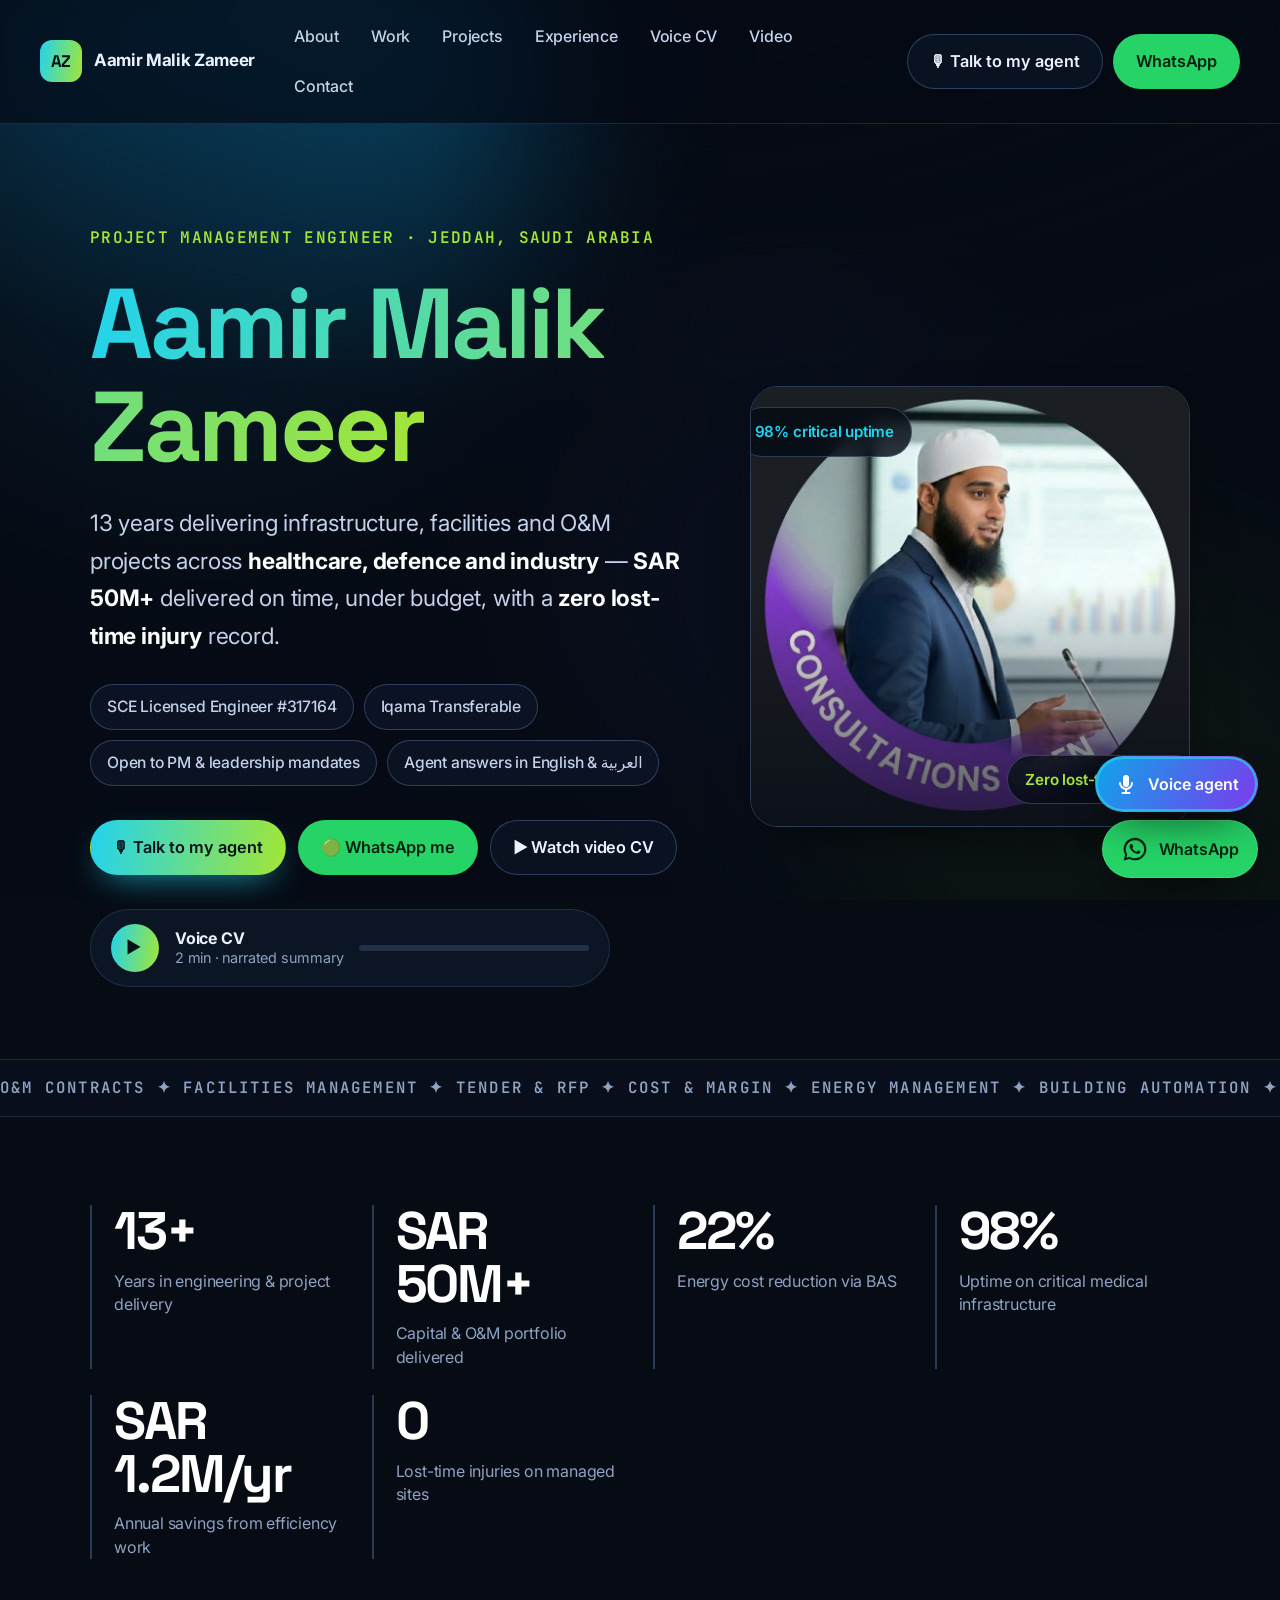
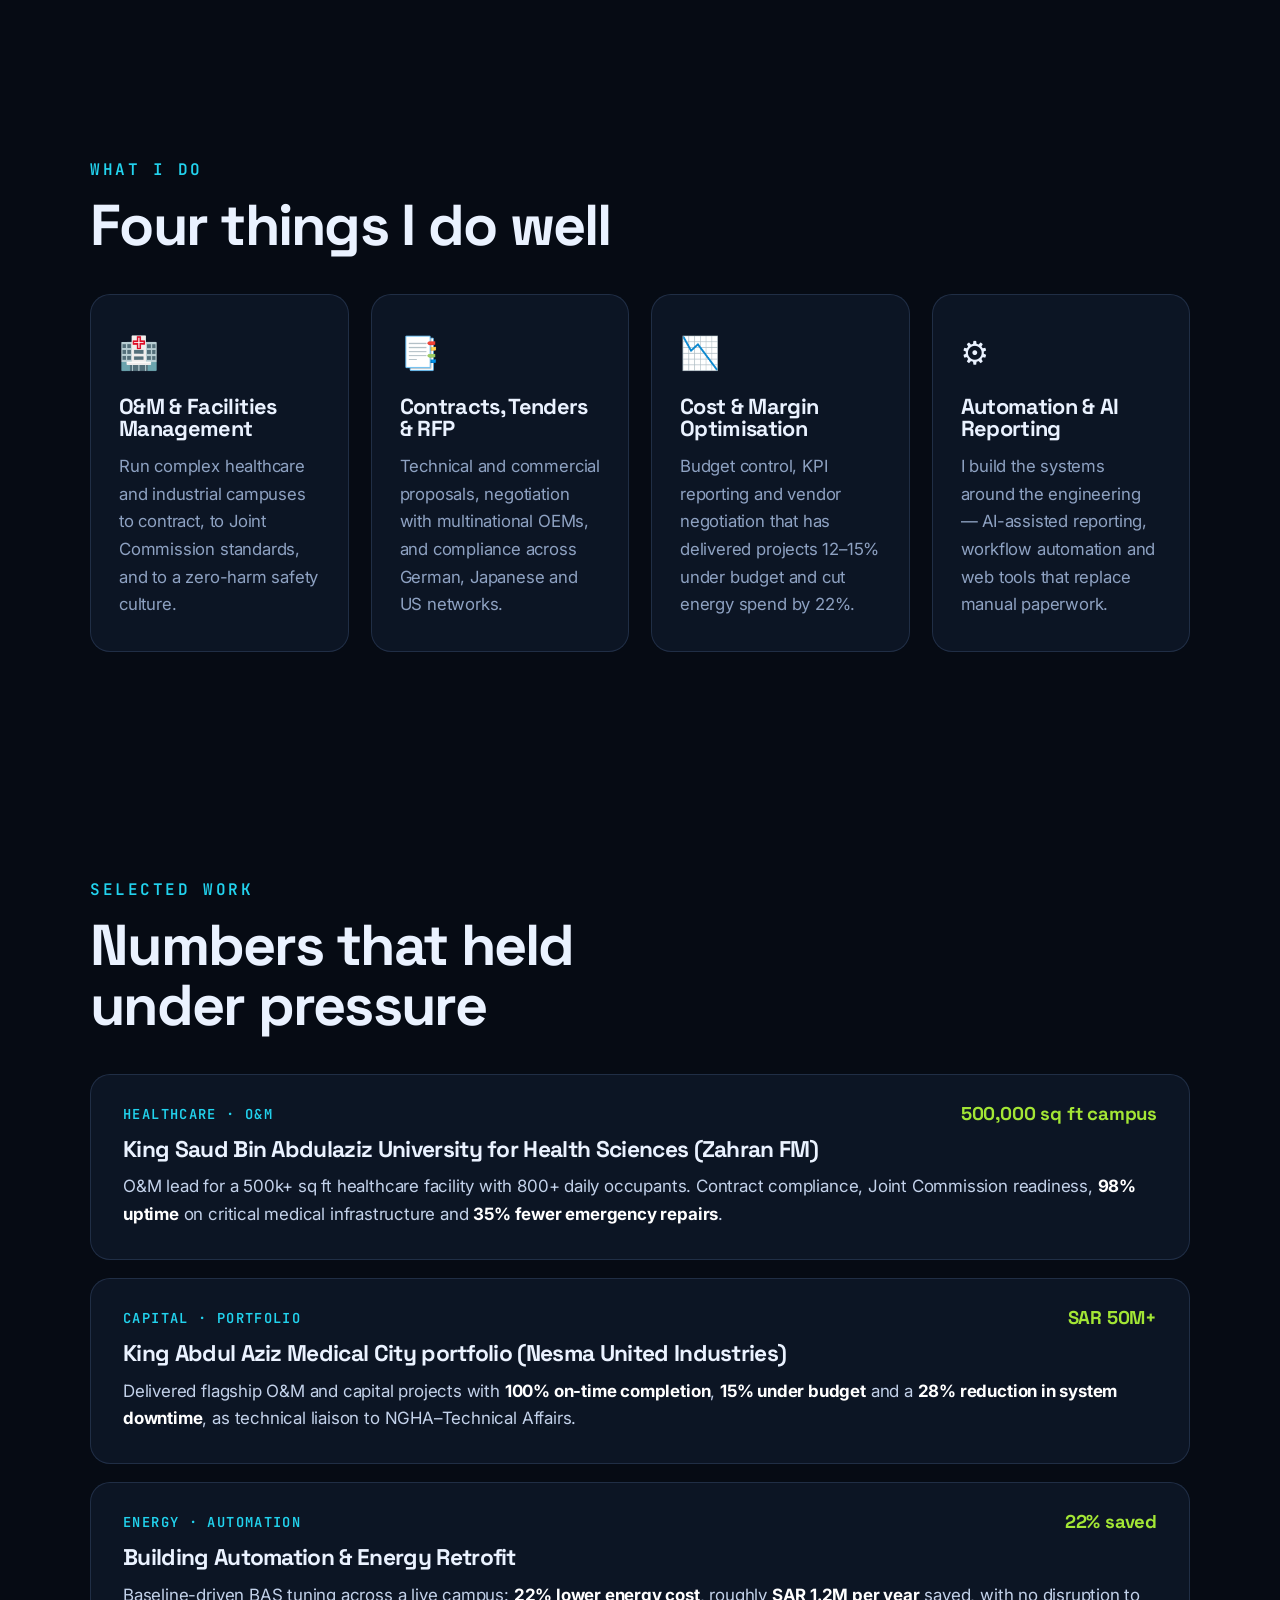
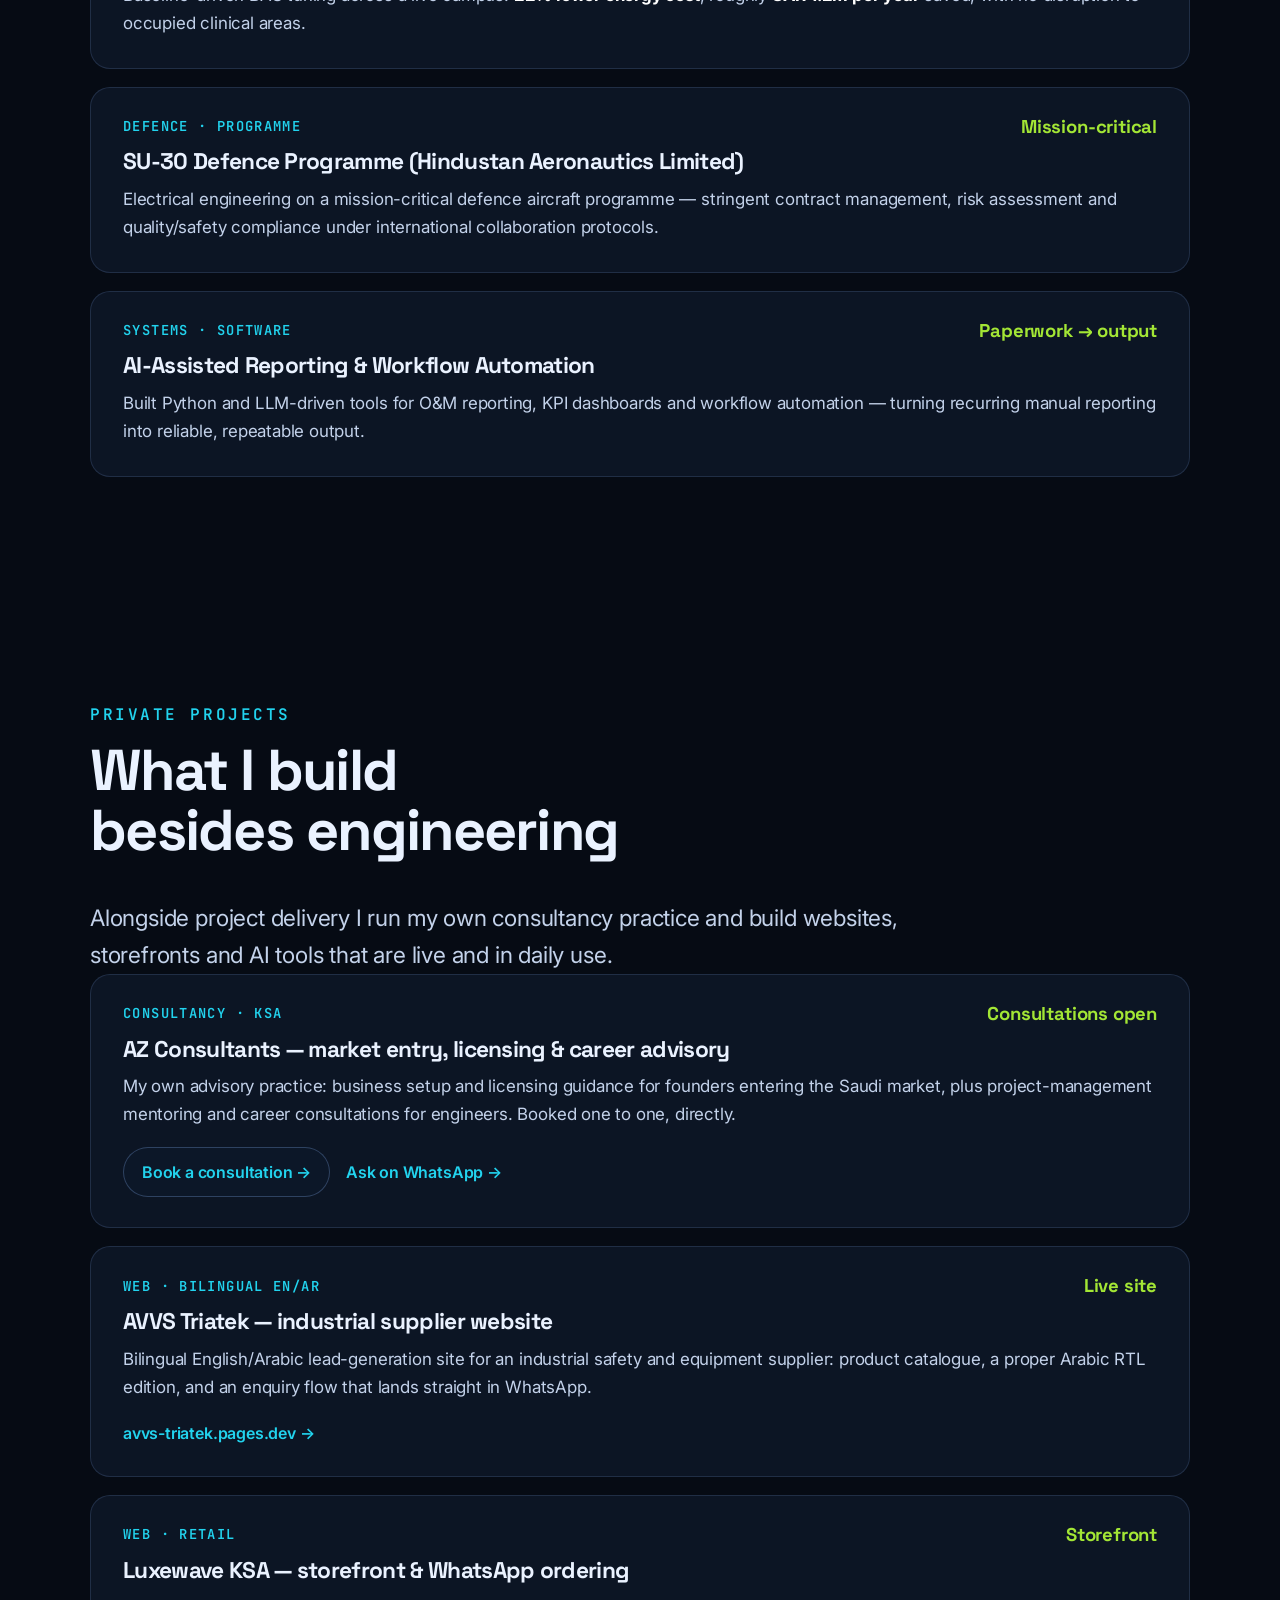
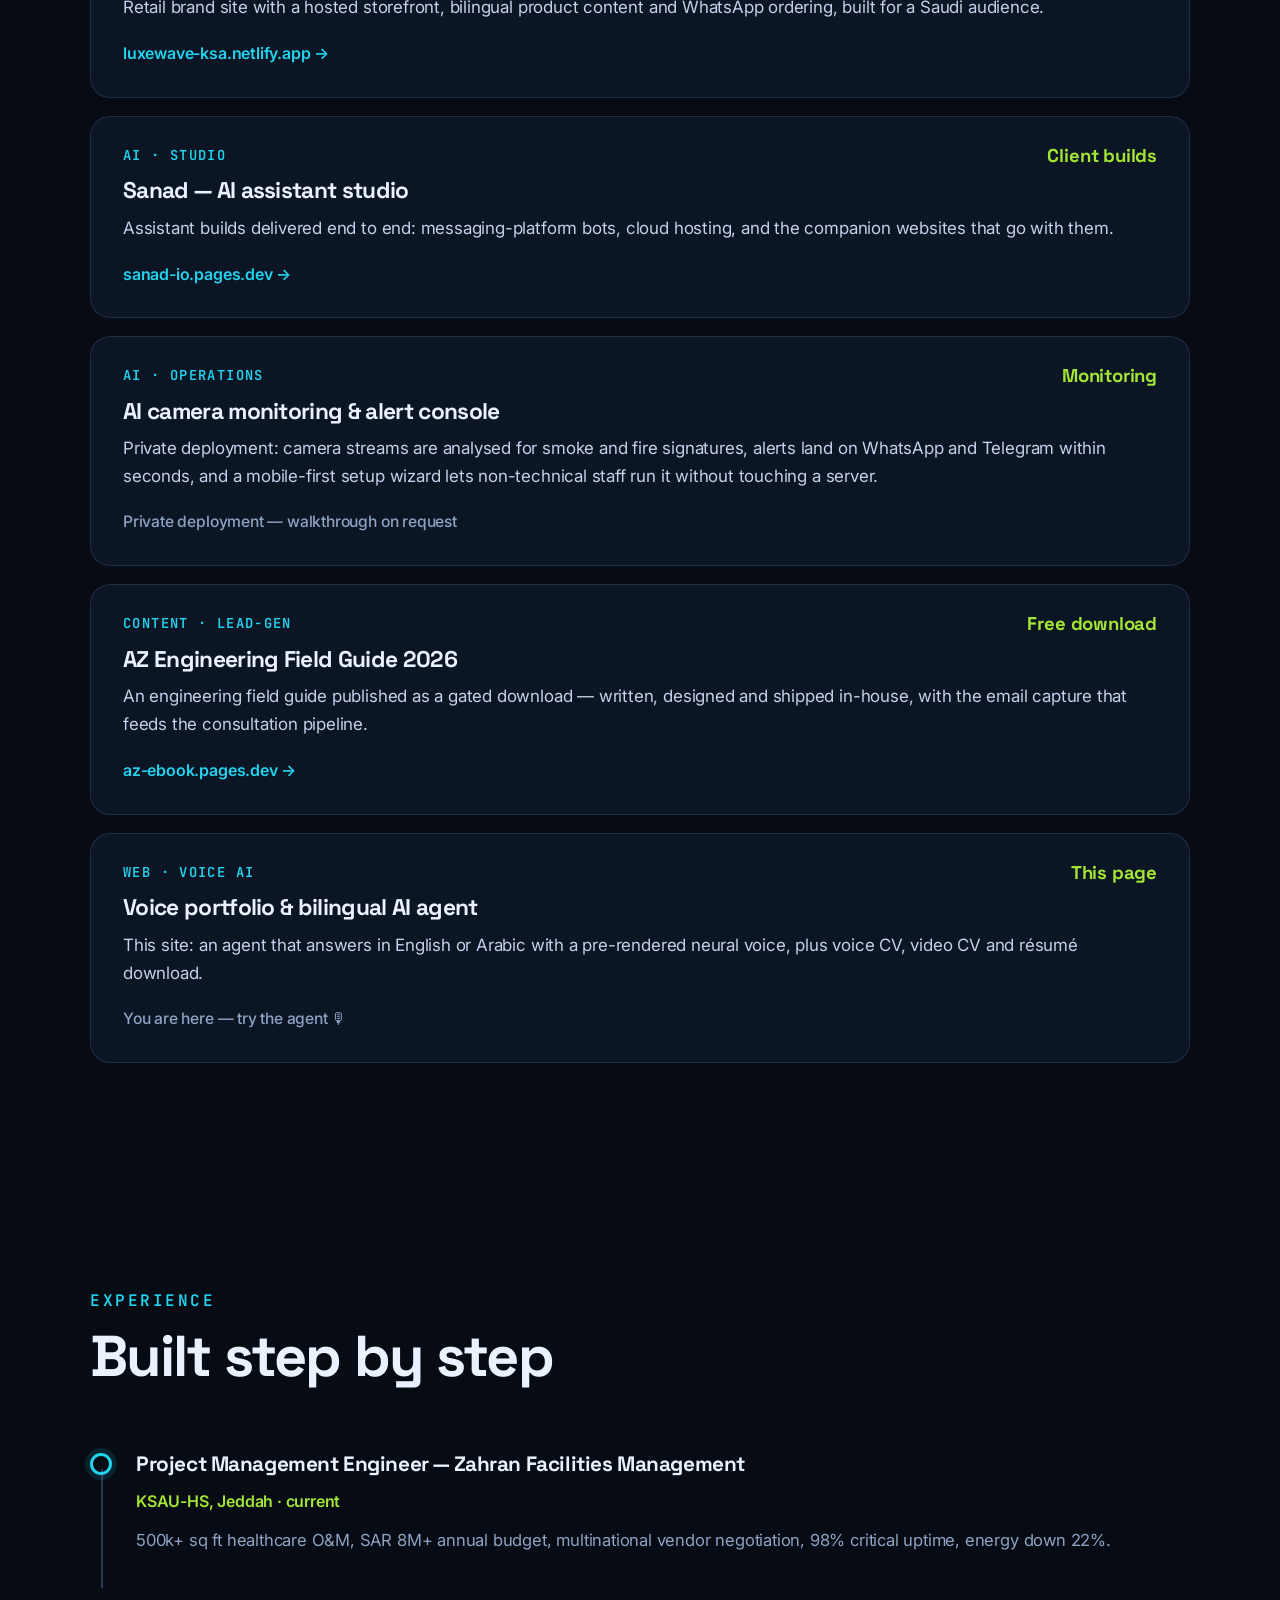
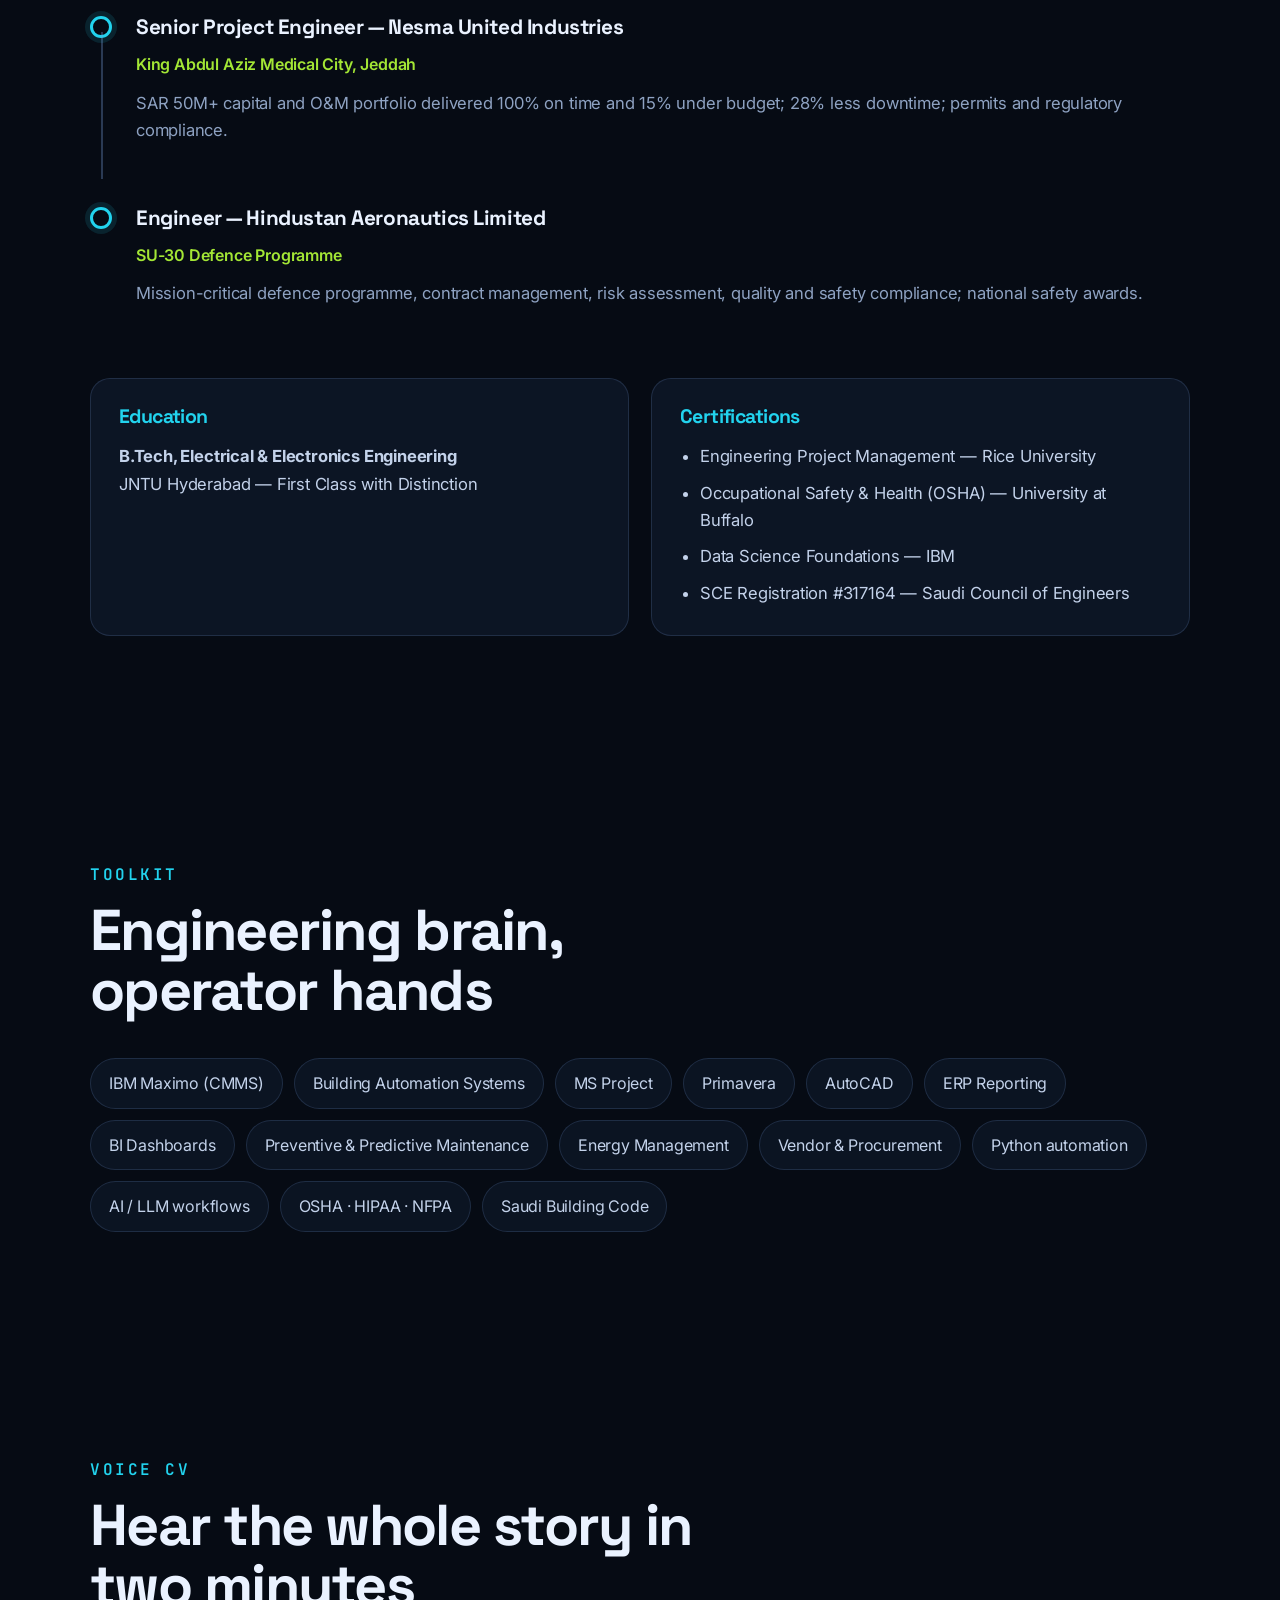
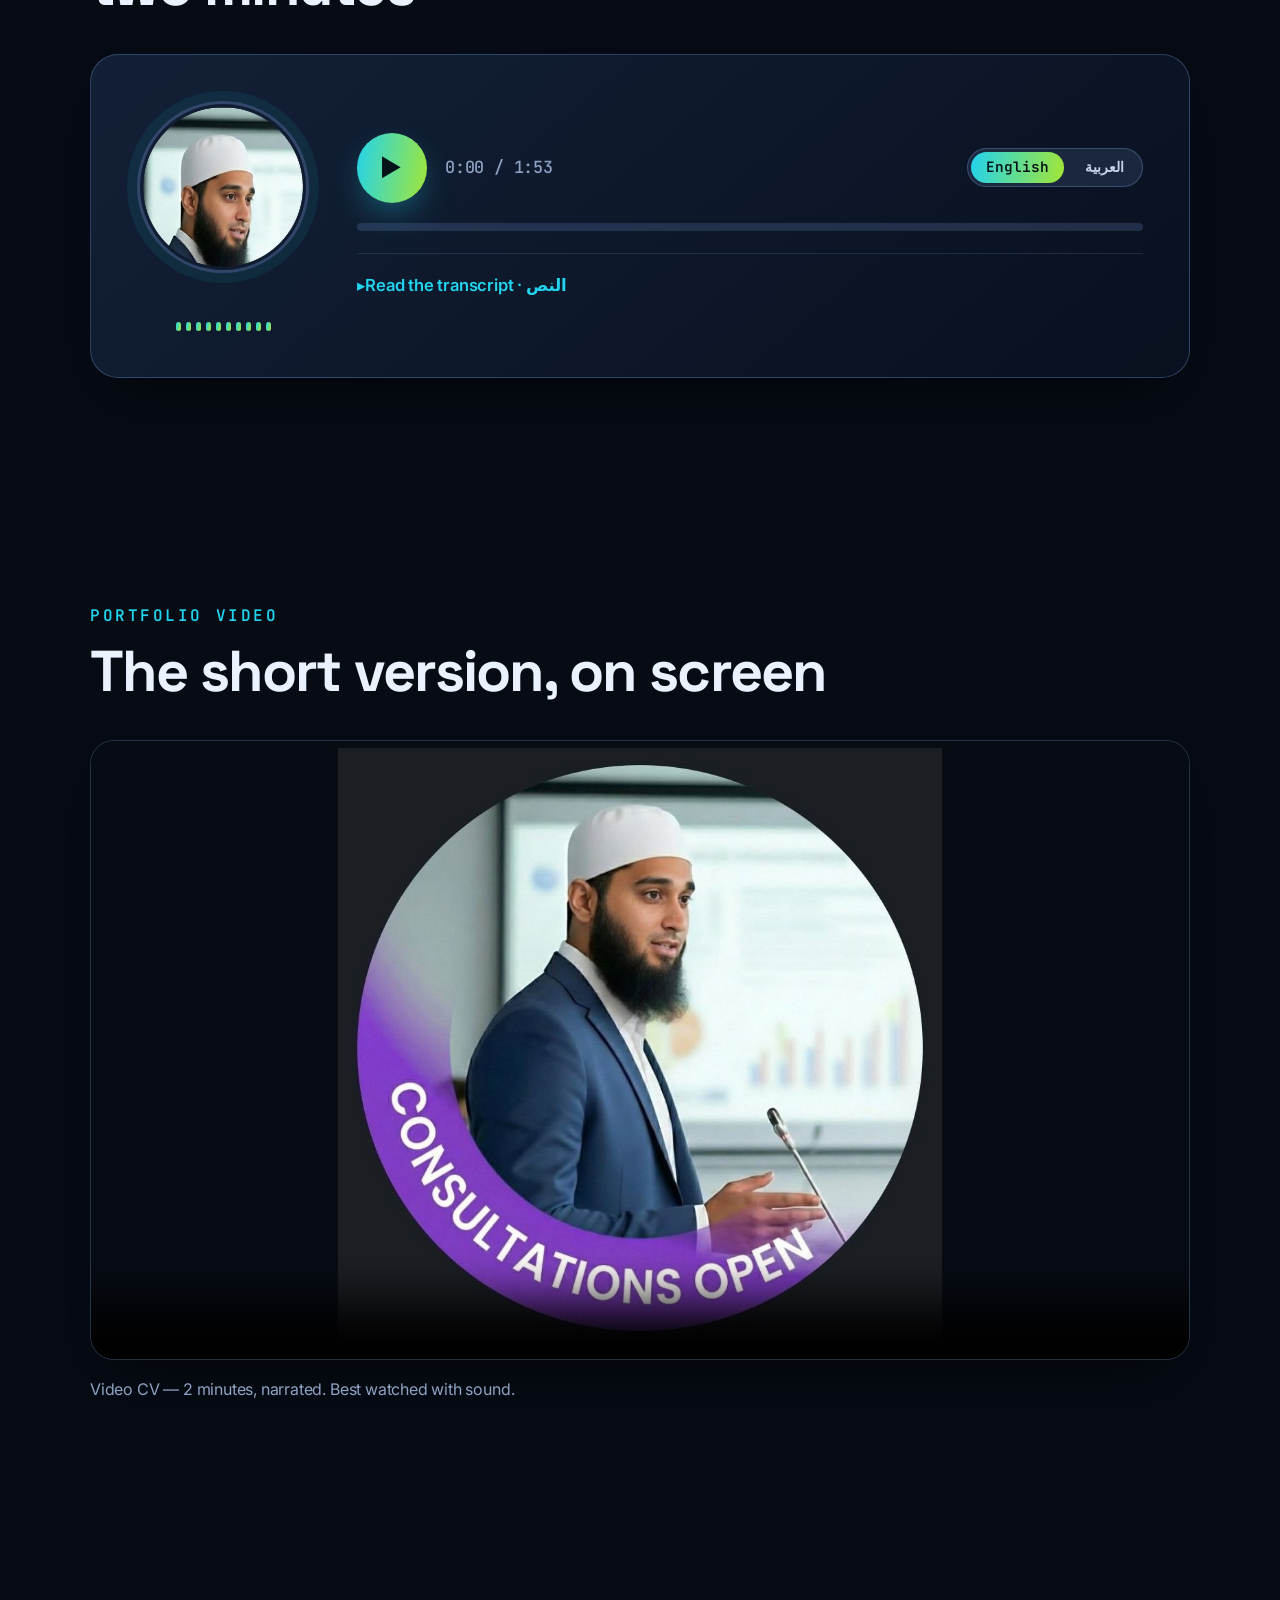
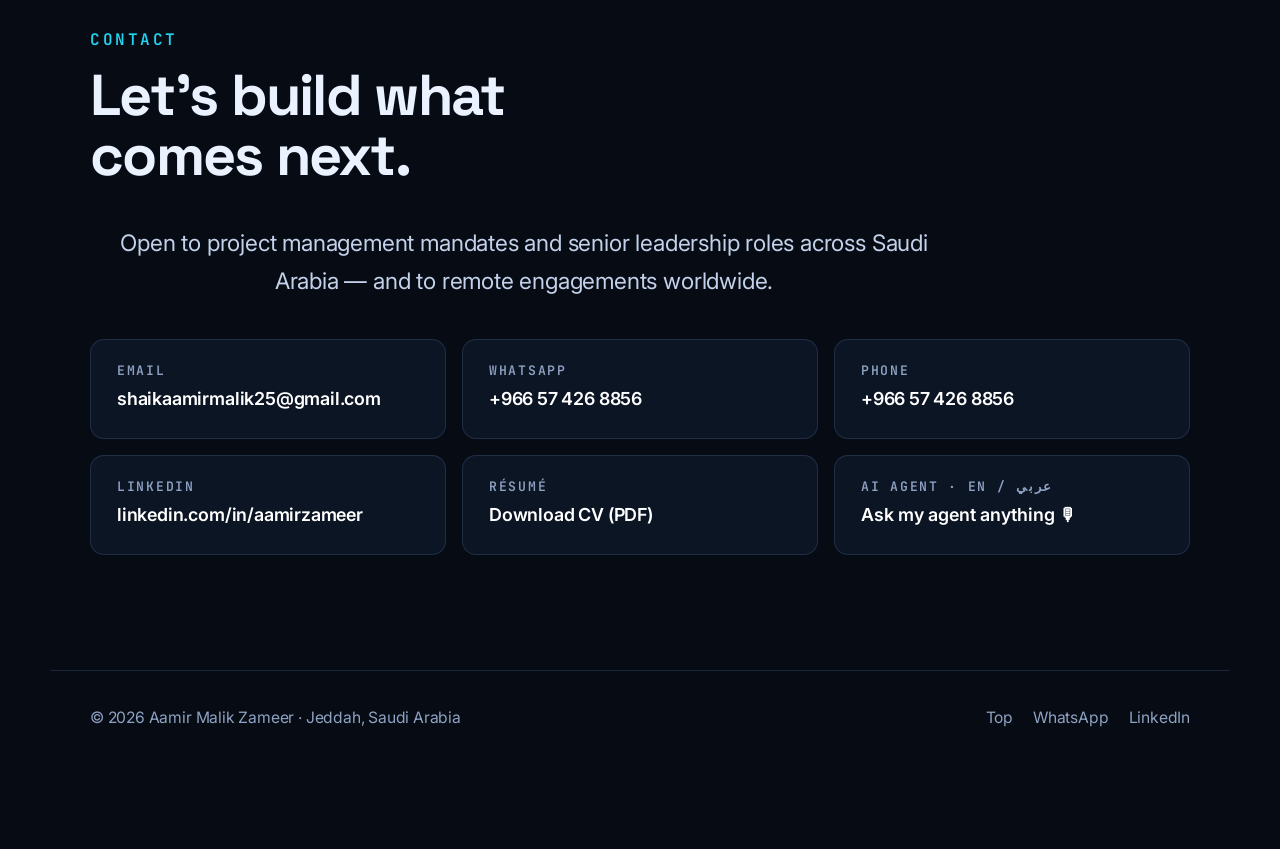
==== commit f6f57a62: "Bilingual male-voice agent (EN/AR), private projects, branded photo, mobile pass" ====
--- a/index.html
+++ b/index.html
@@ -2,7 +2,7 @@
 <html lang="en">
 <head>
 <meta charset="utf-8">
-<meta name="viewport" content="width=device-width, initial-scale=1">
+<meta name="viewport" content="width=device-width, initial-scale=1, viewport-fit=cover">
 <title>Aamir Malik Zameer — Project Management Engineer | Jeddah, KSA</title>
 <meta name="description" content="Aamir Malik Zameer — SCE-licensed Project Management Engineer with 13+ years in O&M, facilities management, healthcare and defence projects across Saudi Arabia. SAR 50M+ delivered on time and under budget. Talk to my AI agent.">
 <meta name="author" content="Aamir Malik Zameer">
@@ -10,7 +10,7 @@
 <meta property="og:type" content="website">
 <meta property="og:title" content="Aamir Malik Zameer — Project Management Engineer">
 <meta property="og:description" content="13+ years delivering infrastructure, facilities & O&M projects across healthcare, defence and industry. SAR 50M+ delivered on time, under budget, zero lost-time injuries.">
-<meta property="og:image" content="assets/portfolio-poster.jpg">
+<meta property="og:image" content="https://amz34.github.io/voice-portfolio/assets/portfolio-poster.jpg">
 <link rel="icon" href="assets/favicon.svg" type="image/svg+xml">
 <link rel="preconnect" href="https://fonts.googleapis.com">
 <link rel="preconnect" href="https://fonts.gstatic.com" crossorigin>
@@ -28,13 +28,14 @@
   <nav class="nav-links">
     <a href="#about">About</a>
     <a href="#work">Work</a>
+    <a href="#projects">Projects</a>
     <a href="#experience">Experience</a>
     <a href="#voice">Voice&nbsp;CV</a>
     <a href="#video">Video</a>
     <a href="#contact">Contact</a>
   </nav>
   <div class="nav-cta">
-    <button class="btn btn-ghost" data-open-agent>🎙 Talk to my agent</button>
+    <button class="btn btn-ghost" data-open-agent><span data-lang-label>🎙 Talk to my agent</span></button>
     <a class="btn btn-wa" href="https://wa.me/966574268856" target="_blank" rel="noopener">WhatsApp</a>
   </div>
 </header>
@@ -50,9 +51,10 @@
         <span class="chip">SCE Licensed Engineer #317164</span>
         <span class="chip">Iqama Transferable</span>
         <span class="chip">Open to PM &amp; leadership mandates</span>
+        <span class="chip">Agent answers in English &amp; العربية</span>
       </div>
       <div class="hero-actions">
-        <button class="btn btn-primary" data-open-agent>🎙 Talk to my agent</button>
+        <button class="btn btn-primary" data-open-agent><span data-lang-label>🎙 Talk to my agent</span></button>
         <a class="btn btn-wa" href="https://wa.me/966574268856" target="_blank" rel="noopener">🟢 WhatsApp me</a>
         <a class="btn btn-ghost" href="#video">▶ Watch video CV</a>
       </div>
@@ -64,7 +66,7 @@
     </div>
     <div class="hero-art">
       <div class="portrait">
-        <img src="assets/photo-aamir.jpg" alt="Aamir Malik Zameer speaking at a professional conference" width="615" height="680">
+        <img src="assets/photo-aamir.jpg" alt="Aamir Malik Zameer — consultations open" width="900" height="900">
         <span class="badge b1">98% critical uptime</span>
         <span class="badge b2">Zero lost-time injuries</span>
       </div>
@@ -128,6 +130,60 @@
         <div class="work-top"><span class="tag">Systems · Software</span><b>Paperwork → output</b></div>
         <h3>AI-Assisted Reporting &amp; Workflow Automation</h3>
         <p>Built Python and LLM-driven tools for O&amp;M reporting, KPI dashboards and workflow automation — turning recurring manual reporting into reliable, repeatable output.</p>
+      </article>
+    </div>
+  </section>
+
+  <!-- PRIVATE PROJECTS -->
+  <section class="section" id="projects">
+    <p class="kicker">Private projects</p>
+    <h2 class="h2">What I build besides&nbsp;engineering</h2>
+    <p class="lede">Alongside project delivery I run my own consultancy practice and build websites, storefronts and AI tools that are live and in daily use.</p>
+    <div class="work">
+      <article class="work-item reveal">
+        <div class="work-top"><span class="tag">Consultancy · KSA</span><b>Consultations open</b></div>
+        <h3>AZ Consultants — market entry, licensing &amp; career advisory</h3>
+        <p>My own advisory practice: business setup and licensing guidance for founders entering the Saudi market, plus project-management mentoring and career consultations for engineers. Booked one to one, directly.</p>
+        <div class="work-links">
+          <a class="btn btn-ghost" href="https://topmate-aamir.pages.dev/" target="_blank" rel="noopener">Book a consultation →</a>
+          <a href="https://wa.me/966574268856?text=Consultation%20enquiry" target="_blank" rel="noopener">Ask on WhatsApp →</a>
+        </div>
+      </article>
+      <article class="work-item reveal">
+        <div class="work-top"><span class="tag">Web · Bilingual EN/AR</span><b>Live site</b></div>
+        <h3>AVVS Triatek — industrial supplier website</h3>
+        <p>Bilingual English/Arabic lead-generation site for an industrial safety and equipment supplier: product catalogue, a proper Arabic RTL edition, and an enquiry flow that lands straight in WhatsApp.</p>
+        <div class="work-links"><a href="https://avvs-triatek.pages.dev/" target="_blank" rel="noopener">avvs-triatek.pages.dev →</a></div>
+      </article>
+      <article class="work-item reveal">
+        <div class="work-top"><span class="tag">Web · Retail</span><b>Storefront</b></div>
+        <h3>Luxewave KSA — storefront &amp; WhatsApp ordering</h3>
+        <p>Retail brand site with a hosted storefront, bilingual product content and WhatsApp ordering, built for a Saudi audience.</p>
+        <div class="work-links"><a href="https://luxewave-ksa.netlify.app/" target="_blank" rel="noopener">luxewave-ksa.netlify.app →</a></div>
+      </article>
+      <article class="work-item reveal">
+        <div class="work-top"><span class="tag">AI · Studio</span><b>Client builds</b></div>
+        <h3>Sanad — AI assistant studio</h3>
+        <p>Assistant builds delivered end to end: messaging-platform bots, cloud hosting, and the companion websites that go with them.</p>
+        <div class="work-links"><a href="https://sanad-io.pages.dev/" target="_blank" rel="noopener">sanad-io.pages.dev →</a></div>
+      </article>
+      <article class="work-item reveal">
+        <div class="work-top"><span class="tag">AI · Operations</span><b>Monitoring</b></div>
+        <h3>AI camera monitoring &amp; alert console</h3>
+        <p>Private deployment: camera streams are analysed for smoke and fire signatures, alerts land on WhatsApp and Telegram within seconds, and a mobile-first setup wizard lets non-technical staff run it without touching a server.</p>
+        <div class="work-links"><span class="muted-note">Private deployment — walkthrough on request</span></div>
+      </article>
+      <article class="work-item reveal">
+        <div class="work-top"><span class="tag">Content · Lead-gen</span><b>Free download</b></div>
+        <h3>AZ Engineering Field Guide 2026</h3>
+        <p>An engineering field guide published as a gated download — written, designed and shipped in-house, with the email capture that feeds the consultation pipeline.</p>
+        <div class="work-links"><a href="https://az-ebook.pages.dev/" target="_blank" rel="noopener">az-ebook.pages.dev →</a></div>
+      </article>
+      <article class="work-item reveal">
+        <div class="work-top"><span class="tag">Web · Voice AI</span><b>This page</b></div>
+        <h3>Voice portfolio &amp; bilingual AI agent</h3>
+        <p>This site: an agent that answers in English or Arabic with a pre-rendered neural voice, plus voice CV, video CV and résumé download.</p>
+        <div class="work-links"><span class="muted-note">You are here — try the agent 🎙</span></div>
       </article>
     </div>
   </section>
@@ -169,12 +225,15 @@
         <div class="voice-controls">
           <button class="play big" id="vcPlay" aria-label="Play voice CV">▶</button>
           <div class="vc-time"><span id="vcCur">0:00</span> / <span id="vcDur">0:00</span></div>
+          <div class="vc-lang" role="group" aria-label="Voice CV language">
+            <button data-cv-lang="en" class="on">English</button><button data-cv-lang="ar">العربية</button>
+          </div>
         </div>
         <div class="scrub" id="vcScrub"><i id="vcFill"></i></div>
         <audio id="vcAudio" preload="metadata" src="assets/voice-cv.mp3"></audio>
         <details class="transcript">
-          <summary>Read the transcript</summary>
-          <p>I'm Aamir Malik Zameer, a project management engineer in Jeddah — thirteen years delivering infrastructure and facilities projects across healthcare, defence and industry. Today I manage facilities operations for a five hundred thousand square foot healthcare campus at King Saud Bin Abdulaziz University — eight hundred daily occupants and a zero-injury safety record. Fifty million riyals of projects delivered on time and fifteen percent under budget. Twenty-two percent lower energy costs, saving one point two million riyals a year. Ninety-eight percent uptime on critical medical infrastructure. That record was built step by step — from electrical engineering on the SU-30 defence programme at Hindustan Aeronautics, to senior project engineer at Nesma United Industries, to project management engineering at Zahran Facilities Management. Alongside engineering, I build the systems around it — AI-assisted reporting, workflow automation and full-stack web tools that replace manual paperwork with reliable output. I hold a first-class degree in electrical and electronics engineering, a Rice University certificate in project management, and professional accreditation with the Saudi Council of Engineers. I'm open to project management mandates and senior leadership roles across Saudi Arabia and to remote engagements worldwide.</p>
+          <summary>Read the transcript · النص</summary>
+          <p id="vcText" dir="ltr" lang="en">I'm Aamir Malik Zameer, a project management engineer in Jeddah — thirteen years delivering infrastructure and facilities projects across healthcare, defence and industry. Today I manage facilities operations for a five hundred thousand square foot healthcare campus at King Saud Bin Abdulaziz University — eight hundred daily occupants and a zero-injury safety record. Fifty million riyals of projects delivered on time and fifteen percent under budget. Twenty-two percent lower energy costs, saving one point two million riyals a year. Ninety-eight percent uptime on critical medical infrastructure. That record was built step by step — from electrical engineering on the SU-30 defence programme at Hindustan Aeronautics, to senior project engineer at Nesma United Industries, to project management engineering at Zahran Facilities Management. Alongside engineering, I build the systems around it — AI-assisted reporting, workflow automation and full-stack web tools that replace manual paperwork with reliable output. I hold a first-class degree in electrical and electronics engineering, a Rice University certificate in project management, and professional accreditation with the Saudi Council of Engineers. I'm open to project management mandates and senior leadership roles across Saudi Arabia and to remote engagements worldwide.</p>
         </details>
       </div>
     </div>
@@ -201,7 +260,7 @@
       <a class="cc" href="tel:+966574268856"><span>Phone</span><b>+966 57 426 8856</b></a>
       <a class="cc" href="https://www.linkedin.com/in/aamirzameer" target="_blank" rel="noopener"><span>LinkedIn</span><b>linkedin.com/in/aamirzameer</b></a>
       <a class="cc" href="assets/Aamir_Malik_Zameer_CV.pdf" download><span>Résumé</span><b>Download CV (PDF)</b></a>
-      <button class="cc cc-btn" data-open-agent><span>AI agent</span><b>Ask my agent anything 🎙</b></button>
+      <button class="cc cc-btn" data-open-agent><span>AI agent · EN / عربي</span><b>Ask my agent anything 🎙</b></button>
     </div>
   </section>
 </main>
@@ -228,6 +287,9 @@
 <section class="agent-panel" id="agentPanel" aria-hidden="true" role="dialog" aria-label="Aamir's AI agent">
   <header class="ap-head">
     <div class="ap-id"><img src="assets/avatar-aamir.png" alt=""><div><b>Aamir's AI agent</b><i id="apStatus">Ask about experience, projects, skills, contact…</i></div></div>
+    <div class="lang-toggle" role="group" aria-label="Agent language">
+      <button data-lang-set="en" class="on" title="English">EN</button><button data-lang-set="ar" title="العربية">ع</button>
+    </div>
     <button class="ap-close" id="apClose" aria-label="Close">✕</button>
   </header>
   <div class="ap-log" id="apLog"></div>
@@ -242,6 +304,7 @@
   <p class="ap-foot">Voice needs Chrome, Edge or Android Chrome. Otherwise type — same answers.</p>
 </section>
 
+<script src="assets/voice/kb.js" defer></script>
 <script src="app.js" defer></script>
 </body>
 </html>
--- a/styles.css
+++ b/styles.css
@@ -345,3 +345,65 @@
   *{animation:none!important;transition:none!important}
   .reveal{opacity:1;transform:none}
 }
+
+/* ---------- bilingual agent, private projects, mobile pass (v2) ---------- */
+.lang-toggle{display:flex;gap:4px;margin-left:auto;padding:3px;border-radius:999px;background:rgba(120,160,220,.14);border:1px solid var(--line-2)}
+.lang-toggle button{min-width:42px;height:32px;padding:0 10px;border-radius:999px;font:600 .88rem/1 var(--mono);color:var(--ink-2)}
+.lang-toggle button.on{background:var(--grad);color:#04121a}
+.ap-head .ap-close{margin-left:6px}
+.msg.rtl{direction:rtl;text-align:right;font-size:1.08rem;line-height:1.75}
+.work-links{display:flex;flex-wrap:wrap;gap:16px;align-items:center;margin-top:18px;font-weight:600}
+.work-links a{color:var(--cyan);font-size:1rem}
+.work-links a:hover{color:#fff}
+.work-links .btn{padding:11px 18px;font-size:1rem}
+.muted-note{color:var(--muted);font-weight:500;font-size:.98rem}
+.vc-lang{display:flex;gap:6px;margin-left:auto;padding:3px;border-radius:999px;background:rgba(120,160,220,.14);border:1px solid var(--line-2)}
+.vc-lang button{padding:8px 15px;border-radius:999px;font:600 .9rem/1 var(--mono);color:var(--ink-2);white-space:nowrap}
+.vc-lang button.on{background:var(--grad);color:#04121a}
+#vcText[dir=rtl]{text-align:right;font-size:1.14rem;line-height:1.95}
+body.panel-open{overflow:hidden}
+.section,[id]{scroll-margin-top:90px}
+
+@media (max-width:1000px){
+  .nav{flex-wrap:wrap;gap:12px;row-gap:2px;padding:10px 16px}
+  .brand{margin-right:auto}
+  .nav-cta{margin-left:auto}
+  .nav-links{display:flex;order:3;flex:1 1 100%;margin:0;gap:4px;flex-wrap:nowrap;overflow-x:auto;
+             -webkit-overflow-scrolling:touch;scrollbar-width:none;padding-bottom:2px}
+  .nav-links::-webkit-scrollbar{display:none}
+  .nav-links a{white-space:nowrap;font-size:.94rem;padding:8px 12px;background:rgba(120,160,220,.10)}
+}
+@media (max-width:720px){
+  .nav-links{display:none}
+}
+@media (max-width:720px){
+  body{font-size:17px}
+  .nav{gap:10px}
+  .brand-text{font-size:.98rem}
+  .agent-panel{width:100%;height:100dvh;max-height:100dvh;padding-bottom:env(safe-area-inset-bottom)}
+  .ap-head{padding:12px 14px;padding-top:calc(12px + env(safe-area-inset-top))}
+  .ap-log{padding:16px 14px;gap:12px;-webkit-overflow-scrolling:touch}
+  .ap-chips{padding:0 14px 10px;flex-wrap:nowrap;overflow-x:auto;scrollbar-width:none}
+  .ap-chips::-webkit-scrollbar{display:none}
+  .ap-chips button{flex:0 0 auto}
+  .ap-input{padding:12px 14px calc(14px + env(safe-area-inset-bottom))}
+  .ap-input input{font-size:16px;padding:12px 14px}
+  .ap-foot{padding:0 14px 10px;font-size:.78rem}
+  .msg{max-width:92%;padding:12px 14px}
+  .voice-controls{flex-wrap:wrap;gap:14px;justify-content:center}
+  .vc-lang{margin:0 auto;width:auto}
+  .work-item{padding:22px}
+  .work-item:hover{transform:none}
+  .work-links{gap:12px}
+  .hero-art{max-width:340px;margin:0 auto}
+  .section{padding-left:18px;padding-right:18px}
+}
+@media (max-width:430px){
+  .hero h1{font-size:clamp(2.15rem,10.5vw,2.9rem)}
+  .h2{font-size:clamp(1.75rem,8vw,2.3rem);max-width:none}
+  .chip{font-size:.85rem;padding:8px 12px}
+  .badge.b1{left:0}.badge.b2{right:0}
+  .stat b{font-size:2.05rem}
+  .voice-avatar{width:140px;height:140px}
+  .lang-toggle button{min-width:38px}
+}
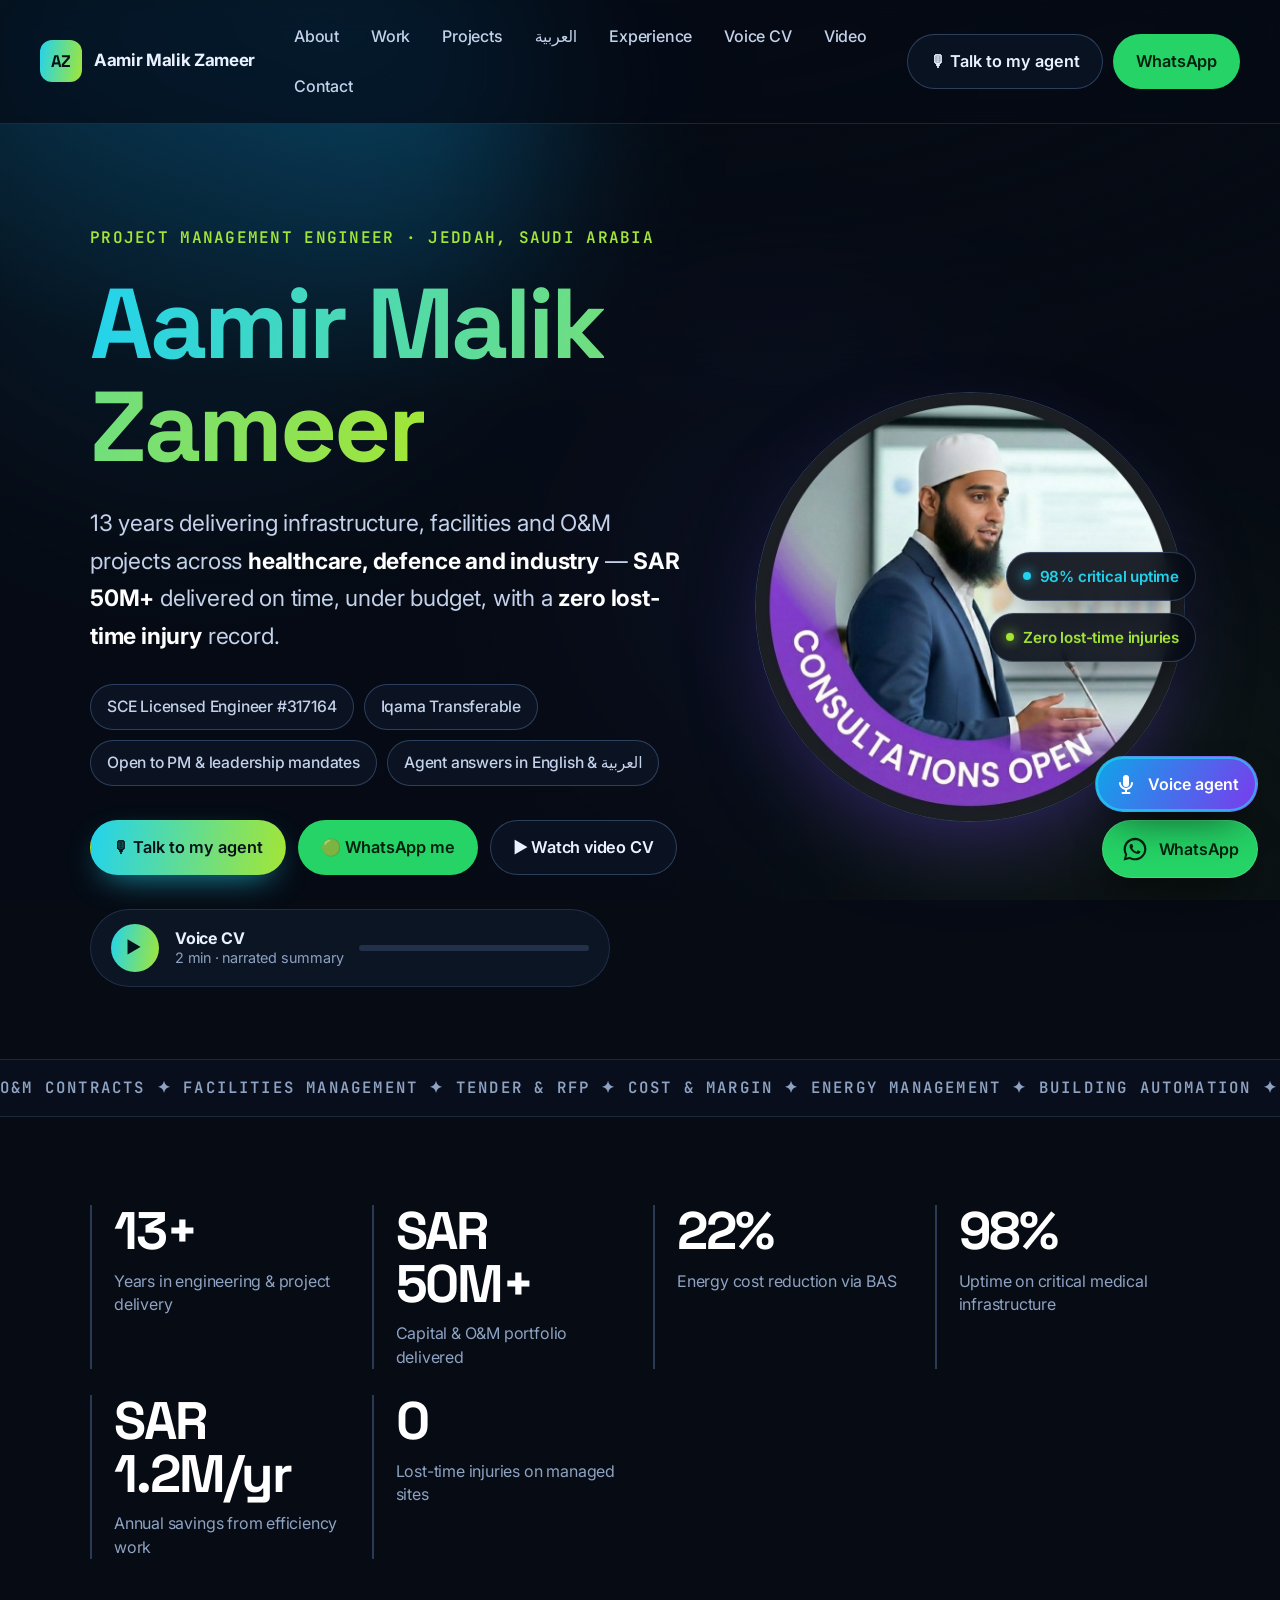
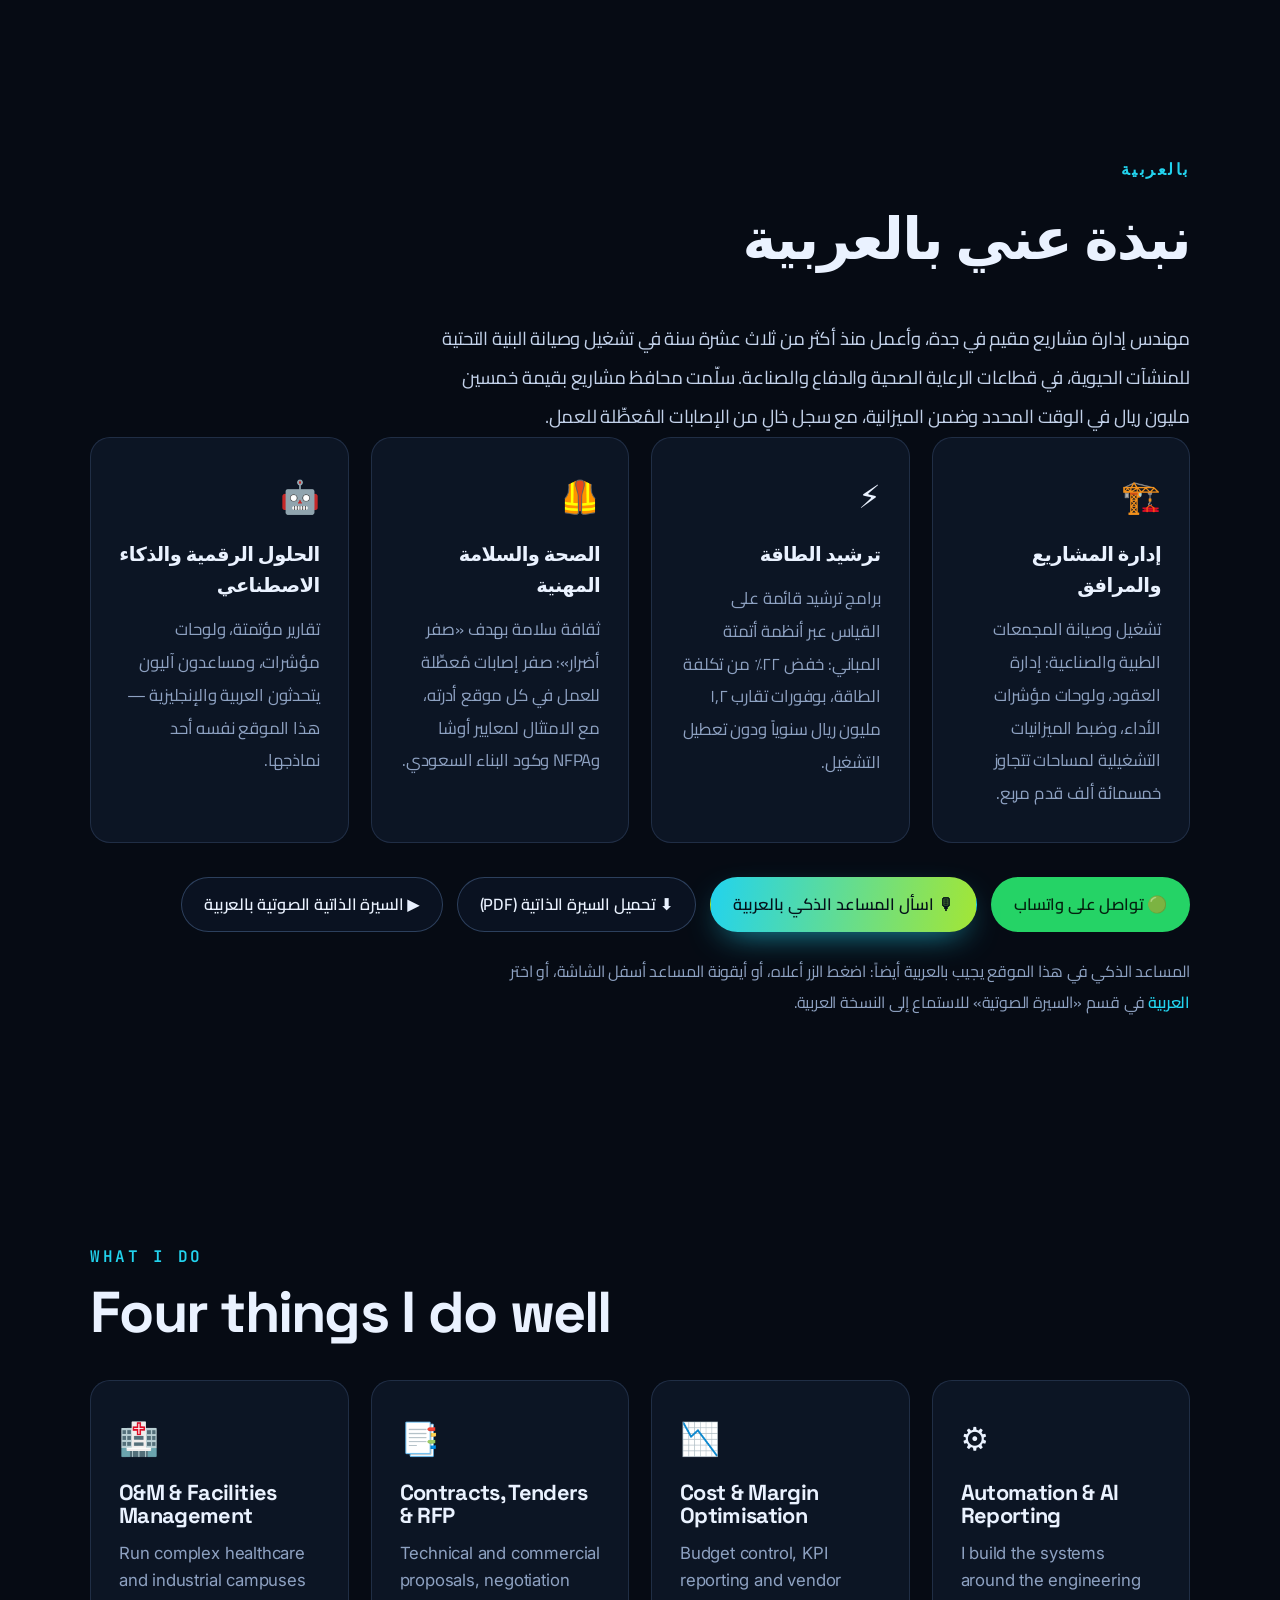
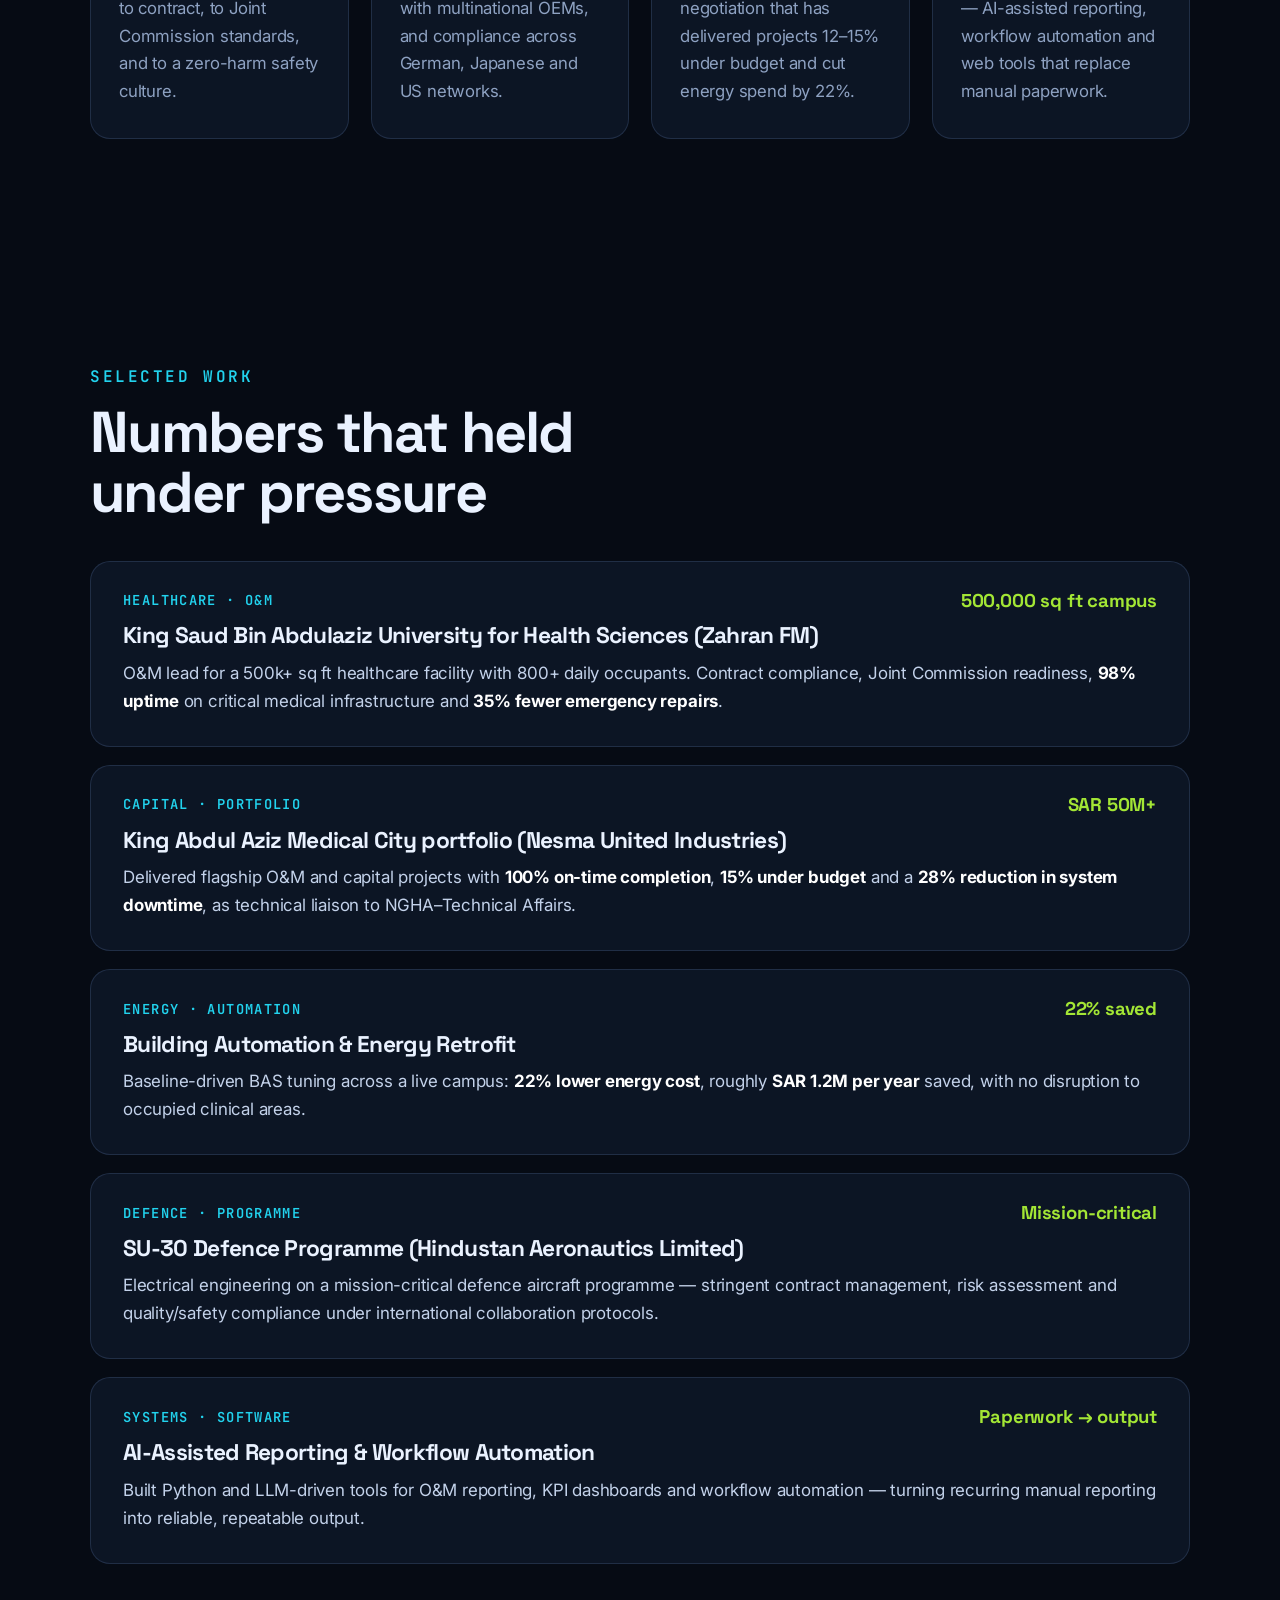
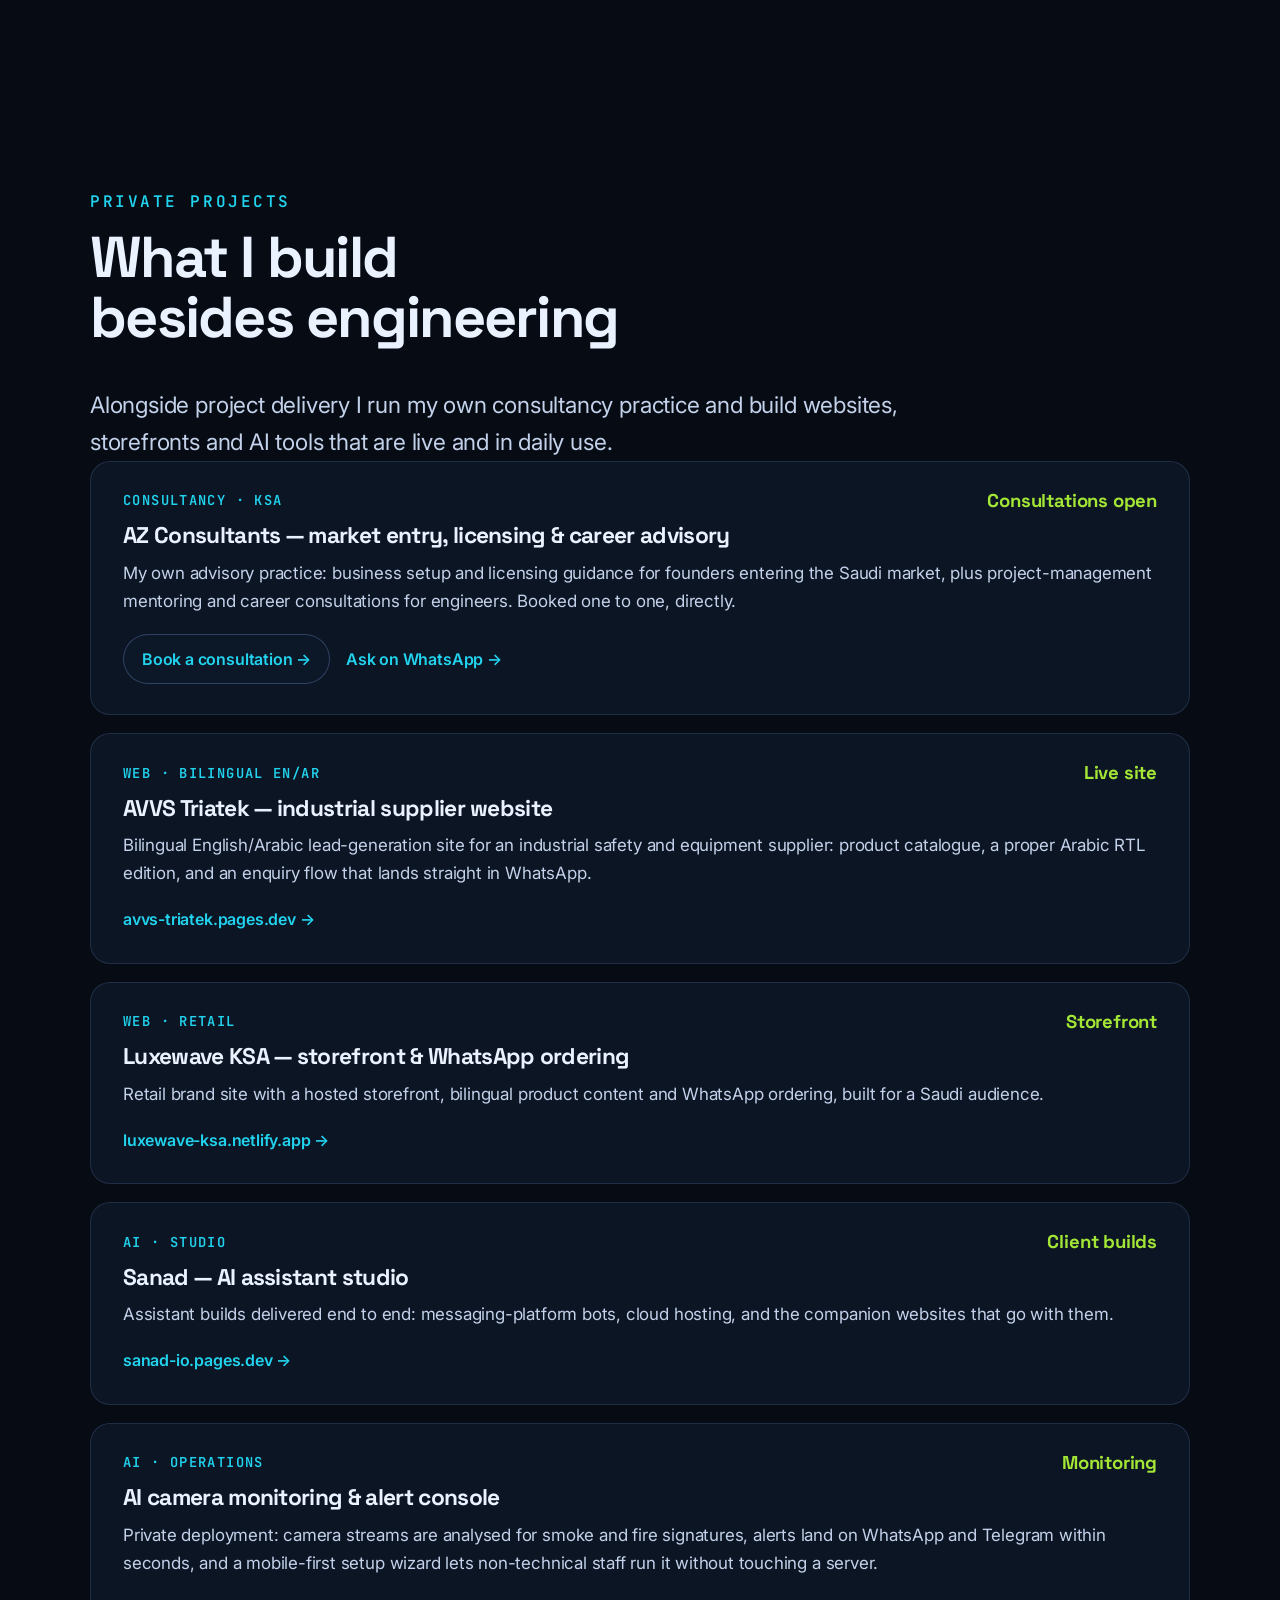
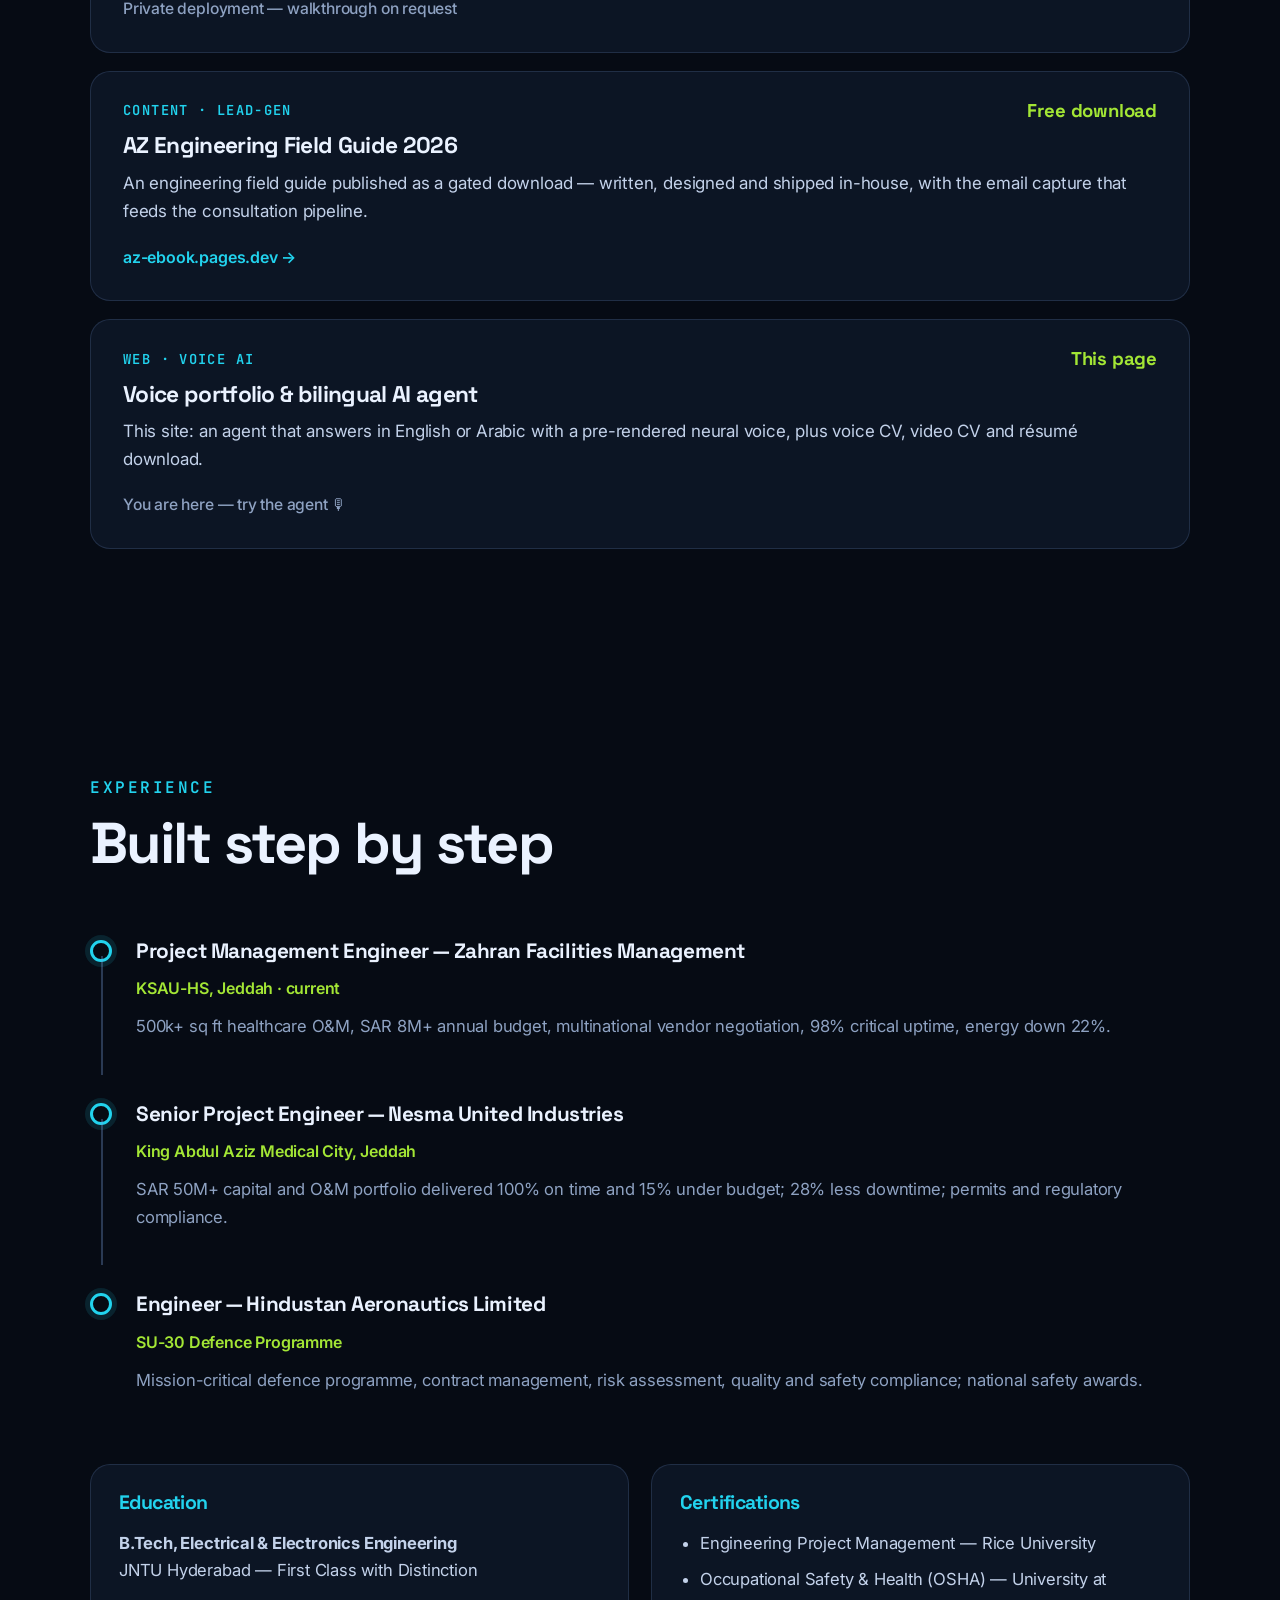
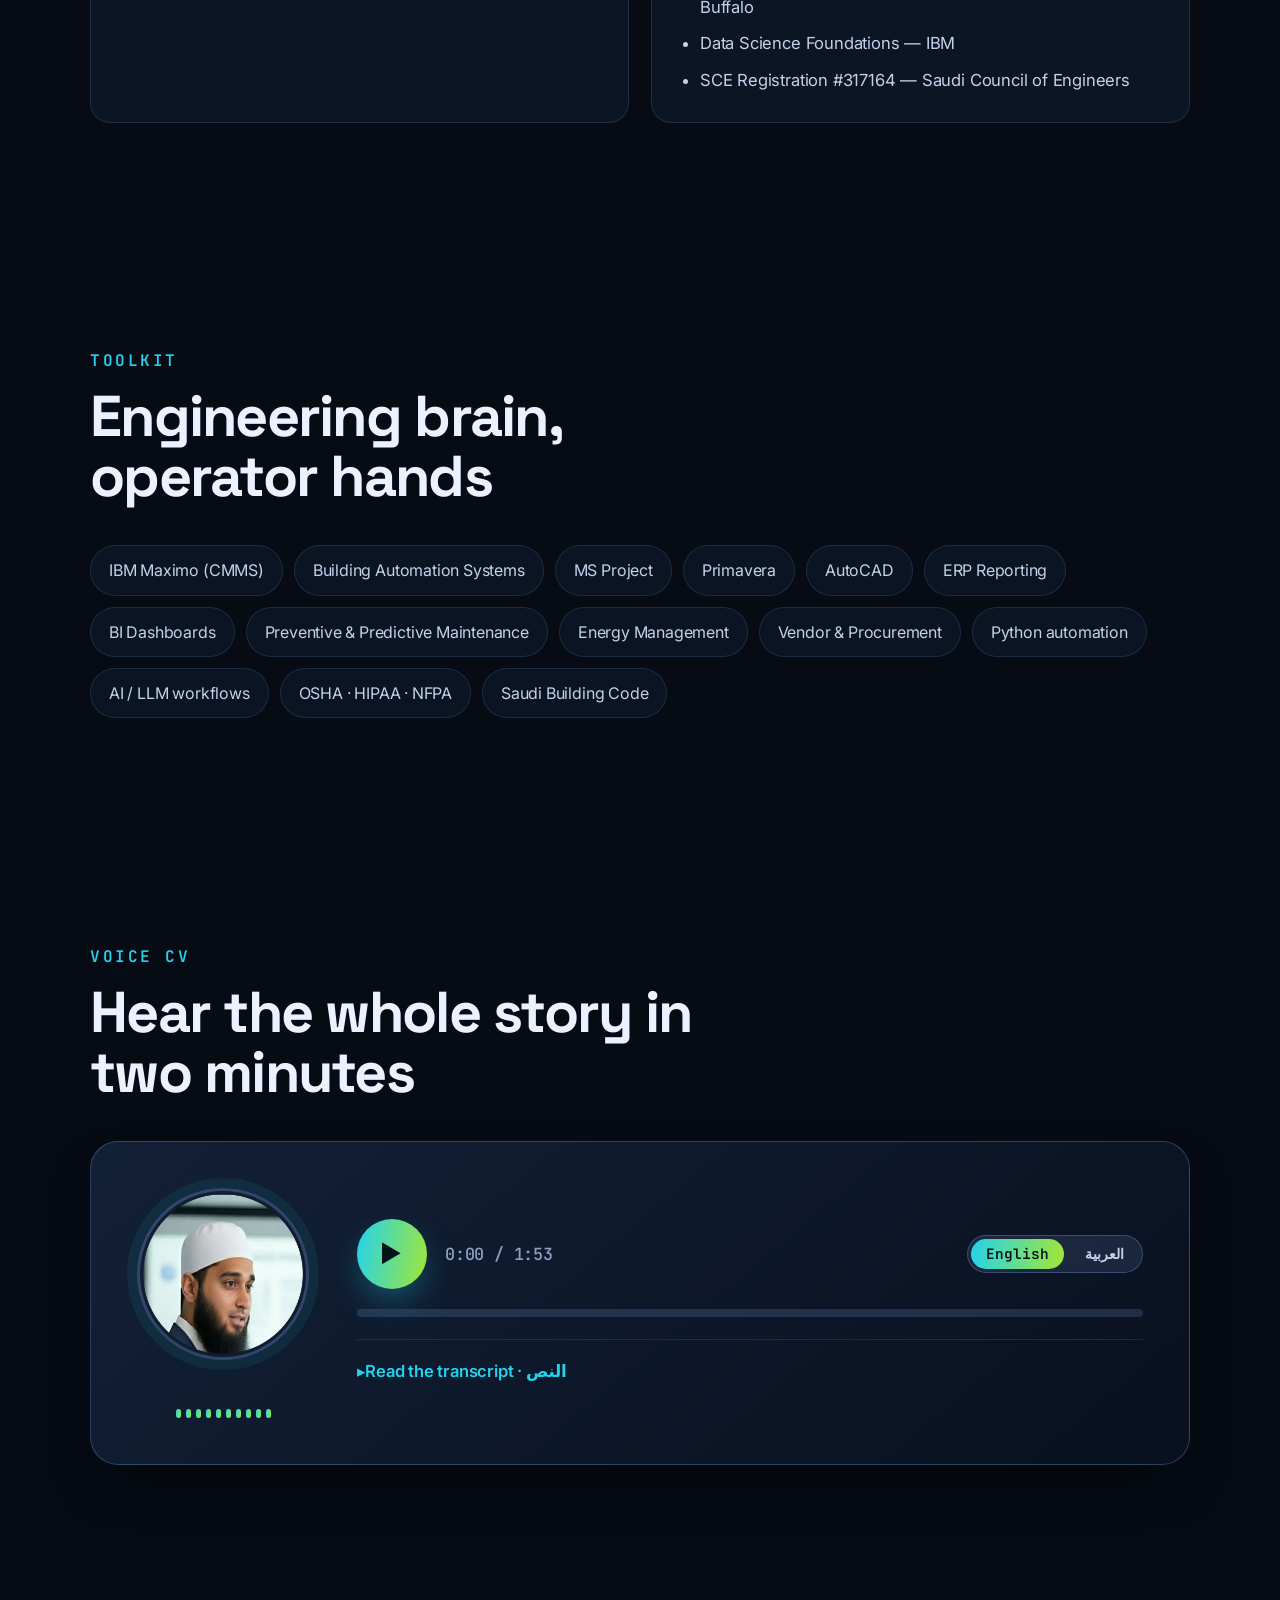
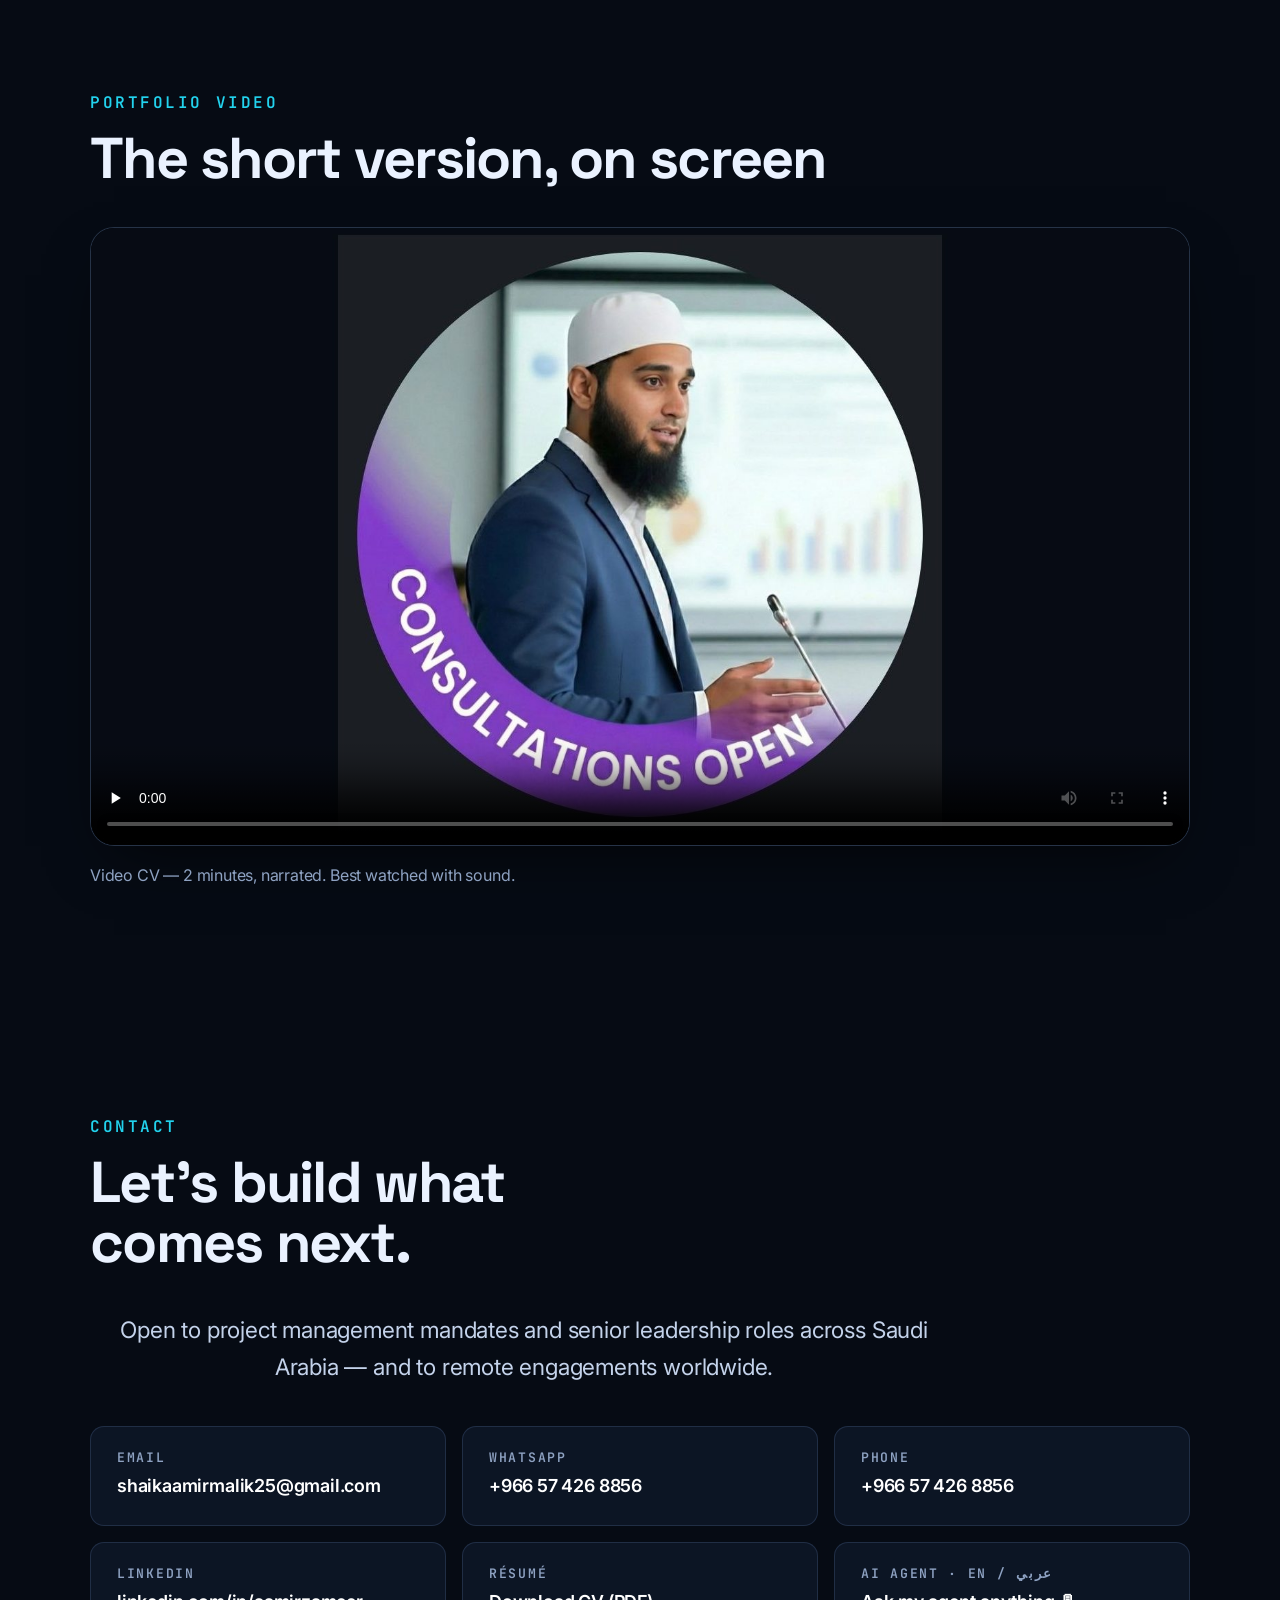
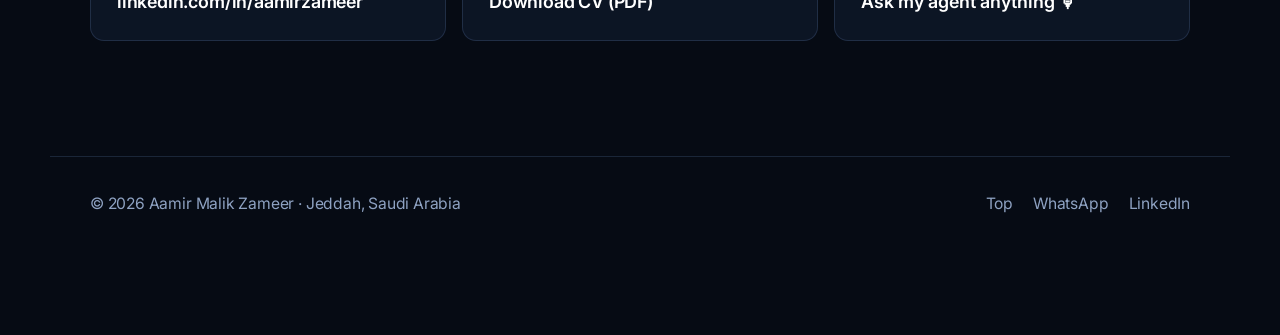
==== commit 666d16b4: "Arabic (RTL) section + nav link; profile-photo stat chips repositioned (circle portrait, floating ri" ====
--- a/index.html
+++ b/index.html
@@ -14,7 +14,7 @@
 <link rel="icon" href="assets/favicon.svg" type="image/svg+xml">
 <link rel="preconnect" href="https://fonts.googleapis.com">
 <link rel="preconnect" href="https://fonts.gstatic.com" crossorigin>
-<link href="https://fonts.googleapis.com/css2?family=Inter:wght@400;500;600&family=JetBrains+Mono:wght@400;500&family=Space+Grotesk:wght@500;600;700&display=swap" rel="stylesheet">
+<link href="https://fonts.googleapis.com/css2?family=Cairo:wght@400;600;700&family=Inter:wght@400;500;600&family=JetBrains+Mono:wght@400;500&family=Space+Grotesk:wght@500;600;700&display=swap" rel="stylesheet">
 <link rel="stylesheet" href="styles.css">
 <script type="application/ld+json">
 {"@context":"https://schema.org","@type":"Person","name":"Aamir Malik Zameer","alternateName":"Aamir Zameer","jobTitle":"Project Management Engineer","description":"SCE-licensed Project Management Engineer with 13+ years across O&M, facilities management, healthcare and defence projects in Saudi Arabia.","email":"shaikaamirmalik25@gmail.com","telephone":"+966574268856","url":"https://amz34.github.io/voice-portfolio/","image":"https://amz34.github.io/voice-portfolio/assets/photo-aamir.jpg","address":{"@type":"PostalAddress","addressLocality":"Jeddah","addressRegion":"Makkah","addressCountry":"SA"},"nationality":{"@type":"Country","name":"India"},"worksFor":{"@type":"Organization","name":"Zahran Facilities Management"},"alumniOf":{"@type":"CollegeOrUniversity","name":"JNTU Hyderabad"},"hasCredential":{"@type":"EducationalOccupationalCredential","name":"SCE Registration #317164"},"sameAs":["https://www.linkedin.com/in/aamirzameer"],"knowsAbout":["Project Management","Facilities Management","O&M Contracts","Energy Management","Building Automation Systems","IBM Maximo","Tender & RFP","Cost & Margin Optimisation"]}
@@ -29,6 +29,7 @@
     <a href="#about">About</a>
     <a href="#work">Work</a>
     <a href="#projects">Projects</a>
+    <a href="#arabic">العربية</a>
     <a href="#experience">Experience</a>
     <a href="#voice">Voice&nbsp;CV</a>
     <a href="#video">Video</a>
@@ -67,8 +68,10 @@
     <div class="hero-art">
       <div class="portrait">
         <img src="assets/photo-aamir.jpg" alt="Aamir Malik Zameer — consultations open" width="900" height="900">
-        <span class="badge b1">98% critical uptime</span>
-        <span class="badge b2">Zero lost-time injuries</span>
+      </div>
+      <div class="hero-stats">
+        <span class="badge b1"><i></i>98% critical uptime</span>
+        <span class="badge b2"><i></i>Zero lost-time injuries</span>
       </div>
     </div>
   </section>
@@ -87,6 +90,26 @@
     <div class="stat reveal"><b data-count="98" data-suffix="%">0</b><span>Uptime on critical medical infrastructure</span></div>
     <div class="stat reveal"><b data-count="1.2" data-prefix="SAR " data-suffix="M/yr" data-decimals="1">0</b><span>Annual savings from efficiency work</span></div>
     <div class="stat reveal"><b data-count="0">0</b><span>Lost-time injuries on managed sites</span></div>
+  </section>
+
+  <!-- ARABIC -->
+  <section class="section ar-section" id="arabic" lang="ar" dir="rtl">
+    <p class="kicker">بالعربية</p>
+    <h2 class="h2">نبذة عني بالعربية</h2>
+    <p class="lede">مهندس إدارة مشاريع مقيم في جدة، وأعمل منذ أكثر من ثلاث عشرة سنة في تشغيل وصيانة البنية التحتية للمنشآت الحيوية، في قطاعات الرعاية الصحية والدفاع والصناعة. سلّمت محافظ مشاريع بقيمة خمسين مليون ريال في الوقت المحدد وضمن الميزانية، مع سجل خالٍ من الإصابات المُعطِّلة للعمل.</p>
+    <div class="cards">
+      <article class="card reveal"><div class="ico">🏗️</div><h3>إدارة المشاريع والمرافق</h3><p>تشغيل وصيانة المجمعات الطبية والصناعية: إدارة العقود، ولوحات مؤشرات الأداء، وضبط الميزانيات التشغيلية لمساحات تتجاوز خمسمائة ألف قدم مربع.</p></article>
+      <article class="card reveal"><div class="ico">⚡</div><h3>ترشيد الطاقة</h3><p>برامج ترشيد قائمة على القياس عبر أنظمة أتمتة المباني: خفض ٢٢٪ من تكلفة الطاقة، بوفورات تقارب ١٫٢ مليون ريال سنوياً ودون تعطيل التشغيل.</p></article>
+      <article class="card reveal"><div class="ico">🦺</div><h3>الصحة والسلامة المهنية</h3><p>ثقافة سلامة بهدف «صفر أضرار»: صفر إصابات مُعطِّلة للعمل في كل موقع أدرته، مع الامتثال لمعايير أوشا وNFPA وكود البناء السعودي.</p></article>
+      <article class="card reveal"><div class="ico">🤖</div><h3>الحلول الرقمية والذكاء الاصطناعي</h3><p>تقارير مؤتمتة، ولوحات مؤشرات، ومساعدون آليون يتحدثون العربية والإنجليزية — هذا الموقع نفسه أحد نماذجها.</p></article>
+    </div>
+    <div class="ar-cta">
+      <a class="btn btn-wa" href="https://wa.me/966574268856?text=%D8%A7%D8%B3%D8%AA%D9%81%D8%B3%D8%A7%D8%B1%20%D8%B9%D9%86%20%D9%81%D8%B1%D8%B5%20%D8%A5%D8%AF%D8%A7%D8%B1%D8%A9%20%D8%A7%D9%84%D9%85%D8%B4%D8%A7%D8%B1%D9%8A%D8%B9" target="_blank" rel="noopener">🟢 تواصل على واتساب</a>
+      <button class="btn btn-primary" data-open-agent data-set-lang="ar">🎙 اسأل المساعد الذكي بالعربية</button>
+      <a class="btn btn-ghost" href="assets/Aamir_Malik_Zameer_CV.pdf" download>⬇ تحميل السيرة الذاتية (PDF)</a>
+      <a class="btn btn-ghost" href="#voice">▶ السيرة الذاتية الصوتية بالعربية</a>
+    </div>
+    <p class="ar-note">المساعد الذكي في هذا الموقع يجيب بالعربية أيضاً: اضغط الزر أعلاه، أو أيقونة المساعد أسفل الشاشة، أو اختر <b>العربية</b> في قسم «السيرة الصوتية» للاستماع إلى النسخة العربية.</p>
   </section>
 
   <!-- WHAT I DO -->
--- a/styles.css
+++ b/styles.css
@@ -123,16 +123,19 @@
 .mini-bar{flex:1;height:6px;border-radius:99px;background:rgba(120,160,220,.2);overflow:hidden;min-width:80px}
 .mini-bar i{display:block;height:100%;width:0;background:var(--grad);transition:width .18s linear}
 
-.hero-art{position:relative}
-.portrait{position:relative;border-radius:28px;overflow:hidden;border:1px solid var(--line-2);box-shadow:var(--shadow)}
-.portrait img{width:100%;height:auto}
-.portrait::after{content:"";position:absolute;inset:0;background:linear-gradient(180deg,transparent 45%,rgba(6,11,20,.72))}
-.badge{
-  position:absolute;z-index:2;padding:11px 17px;border-radius:999px;font-size:.95rem;font-weight:600;
-  background:rgba(6,11,20,.82);border:1px solid var(--line-2);backdrop-filter:blur(8px);white-space:nowrap;
-}
-.badge.b1{top:20px;left:-14px;color:var(--cyan)}
-.badge.b2{bottom:22px;right:-10px;color:var(--lime)}
+.hero-art{position:relative;display:flex;flex-direction:column;align-items:center}
+.portrait{position:relative;width:100%;max-width:430px;border-radius:50%;overflow:hidden;border:1px solid var(--line-2);
+  box-shadow:0 34px 96px -36px rgba(124,92,255,.55),var(--shadow)}
+.portrait img{display:block;width:100%;height:auto;aspect-ratio:1/1;object-fit:cover}
+/* stat chips float over the right of the portrait — never clipped, never over the face or the badge text */
+.hero-stats{position:absolute;z-index:3;top:50%;right:-6px;transform:translateY(-50%);
+  display:flex;flex-direction:column;align-items:flex-end;gap:12px}
+.badge{display:flex;align-items:center;gap:9px;padding:11px 16px;border-radius:999px;font-size:.95rem;font-weight:600;
+  background:rgba(6,11,20,.9);border:1px solid var(--line-2);backdrop-filter:blur(10px);white-space:nowrap;
+  box-shadow:0 16px 36px -14px rgba(0,0,0,.8)}
+.badge i{flex:0 0 auto;width:8px;height:8px;border-radius:50%;background:currentColor;box-shadow:0 0 12px currentColor}
+.badge.b1{color:var(--cyan)}
+.badge.b2{color:var(--lime)}
 
 /* ---------- marquee ---------- */
 .marquee{overflow:hidden;border-top:1px solid var(--line);border-bottom:1px solid var(--line);
@@ -407,3 +410,21 @@
   .voice-avatar{width:140px;height:140px}
   .lang-toggle button{min-width:38px}
 }
+
+/* ---------- arabic section ---------- */
+.ar-section{direction:rtl;text-align:right;font-family:"Cairo","Noto Naskh Arabic","Segoe UI",Tahoma,system-ui,sans-serif}
+.ar-section .h2{line-height:1.5}
+.ar-section .lede{font-size:1.16rem;line-height:2.1;max-width:76ch;color:var(--ink-2)}
+.ar-section .card{text-align:right}
+.ar-section .card h3{font-size:1.22rem;line-height:1.6}
+.ar-section .card p{line-height:1.95}
+.ar-section .ar-cta{display:flex;flex-wrap:wrap;gap:14px;margin-top:34px}
+.ar-section .ar-cta .btn{font-family:inherit}
+.ar-section .ar-note{margin-top:24px;max-width:76ch;color:var(--muted);font-size:1rem;line-height:1.95}
+.ar-section .ar-note b{color:var(--cyan);font-weight:600}
+
+@media (max-width:720px){
+  /* phones: chips sit as a clean centred row under the portrait — never over the face or the badge text */
+  .hero-stats{position:static;transform:none;flex-direction:row;flex-wrap:wrap;justify-content:center;gap:10px;margin-top:16px}
+  .badge{font-size:.85rem;padding:9px 13px;gap:7px}
+}
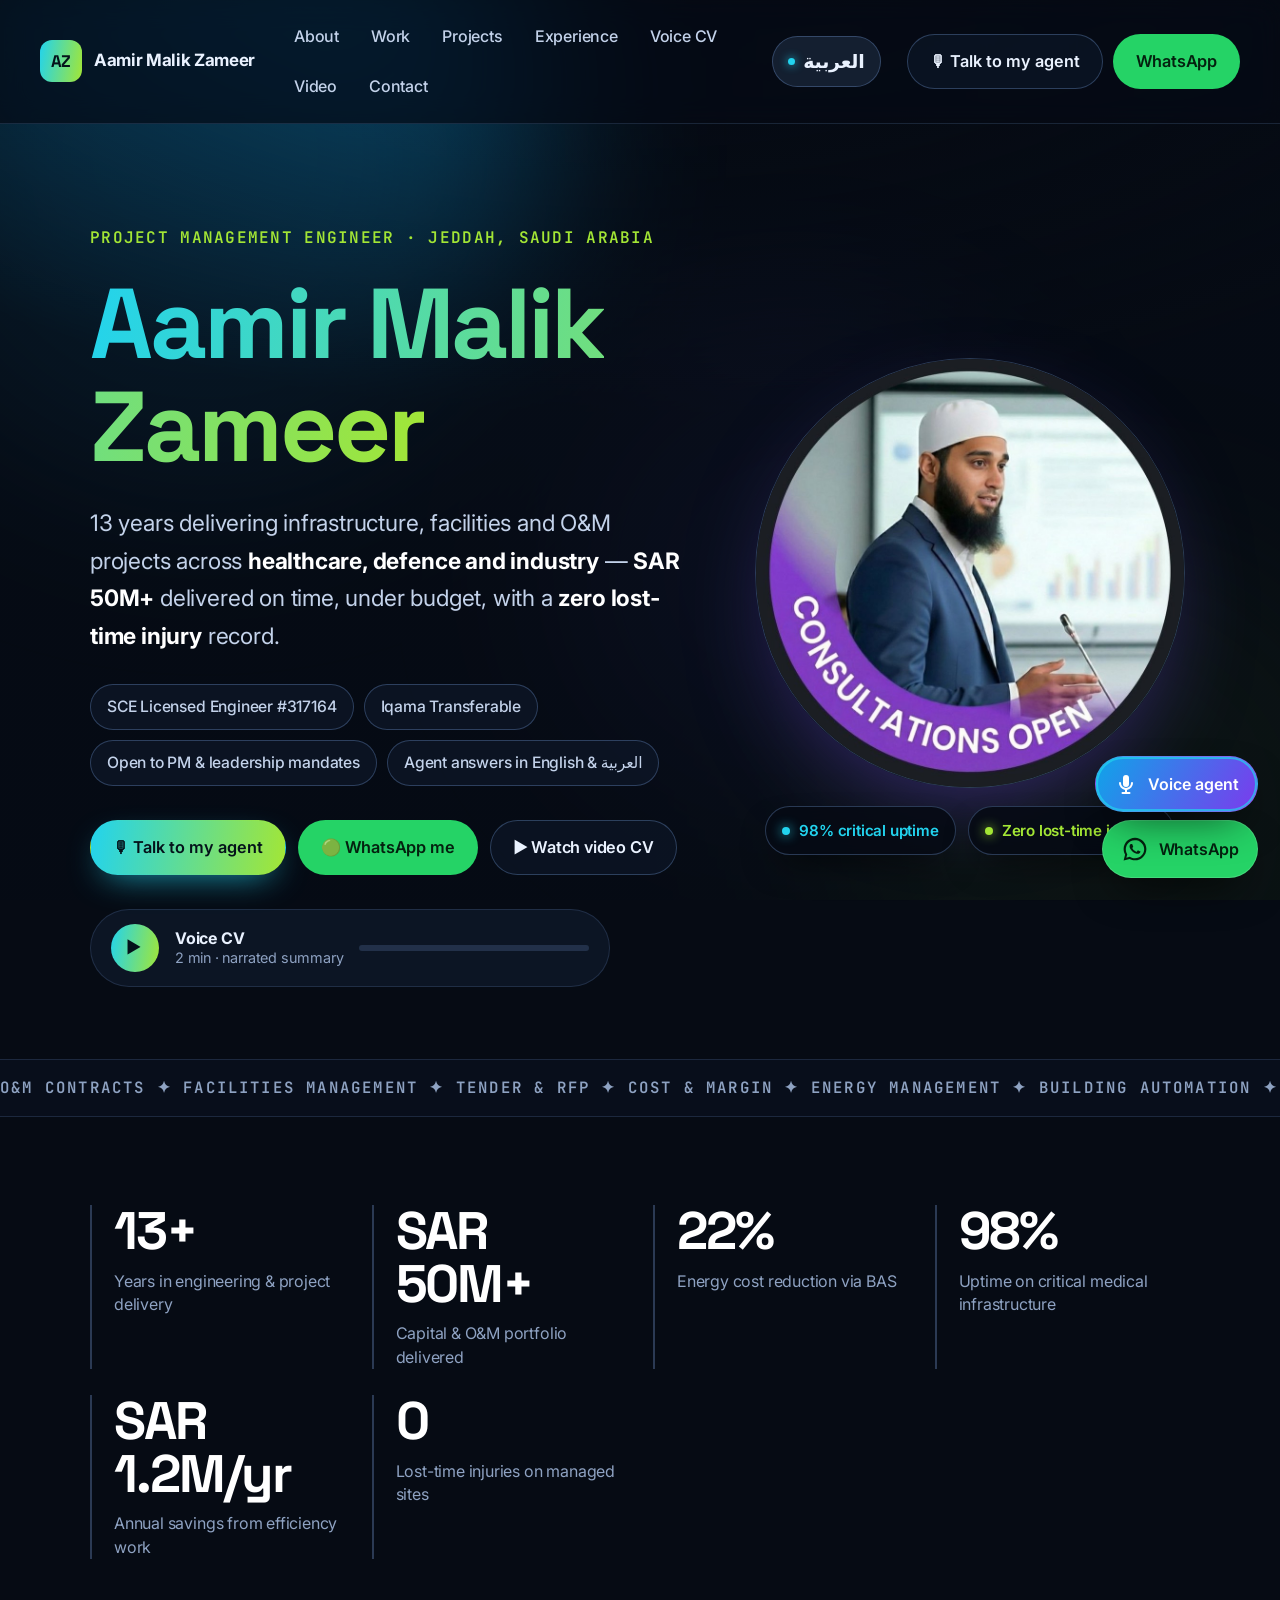
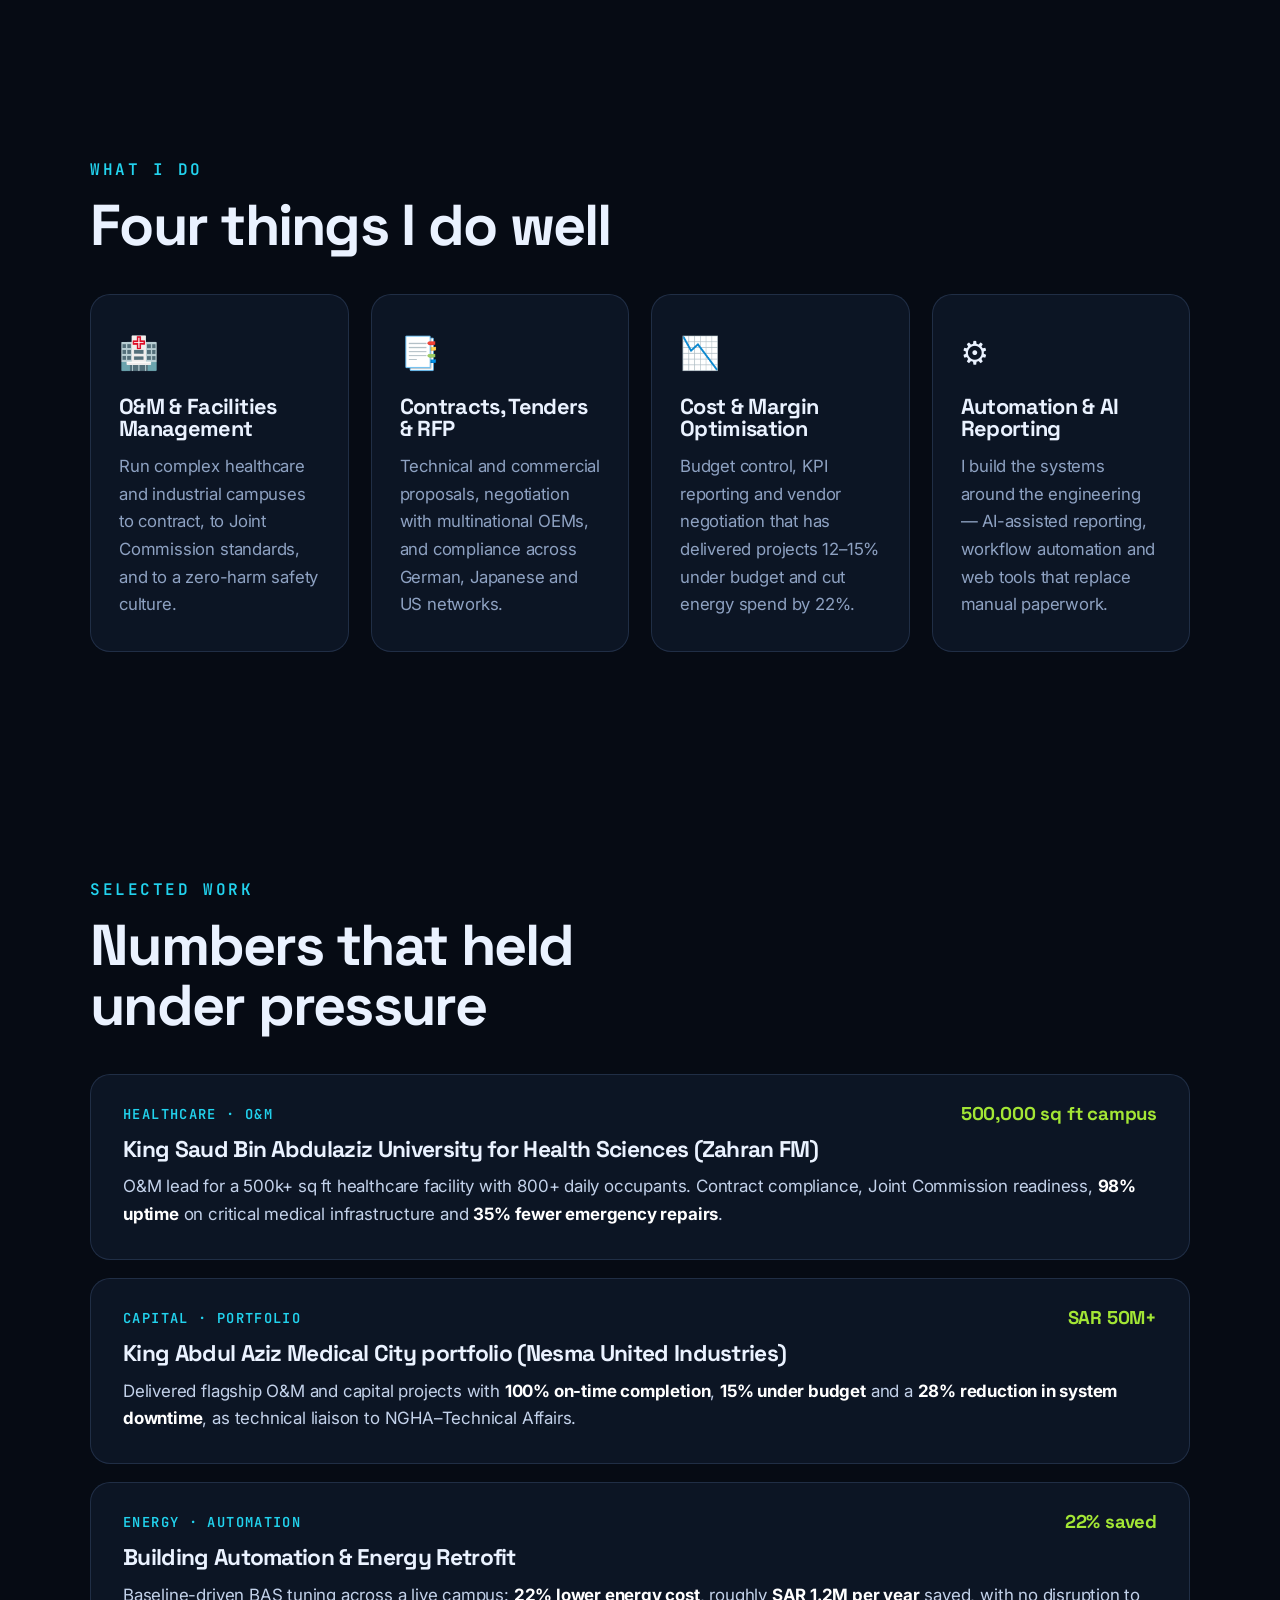
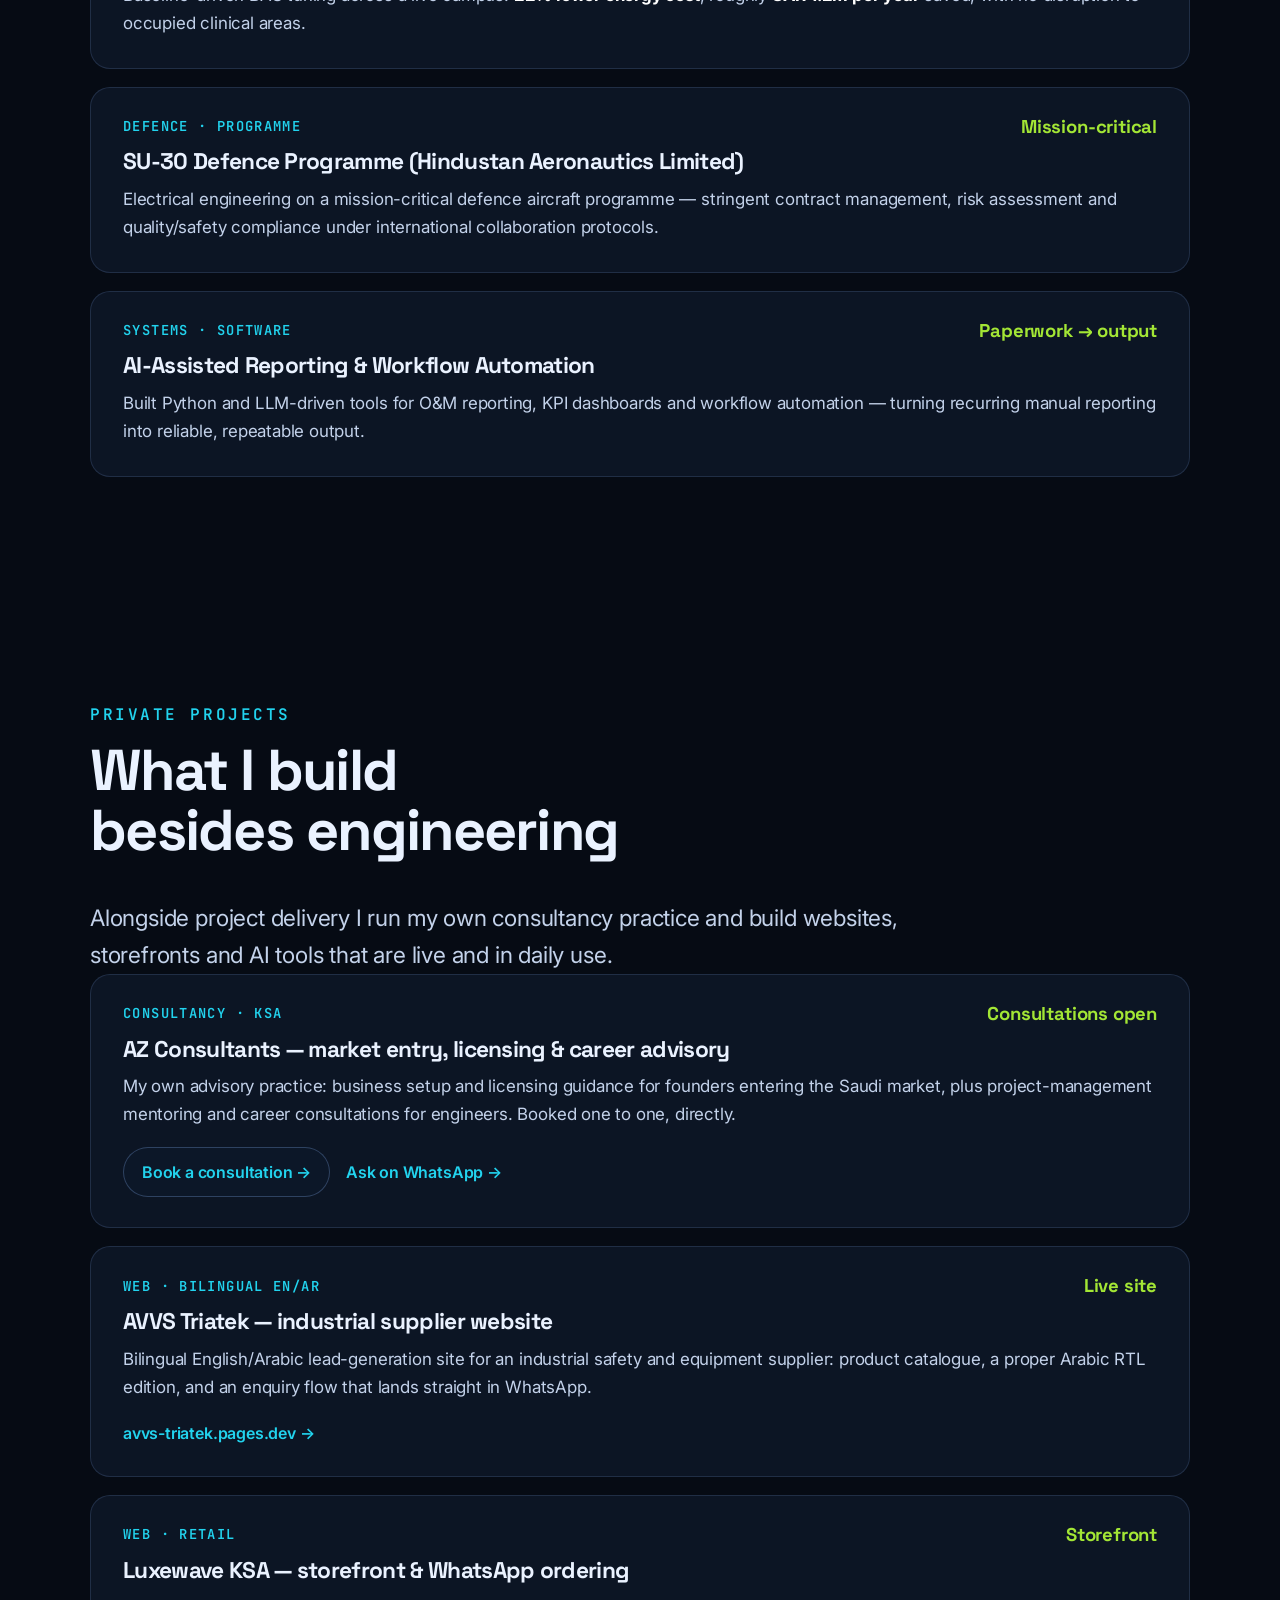
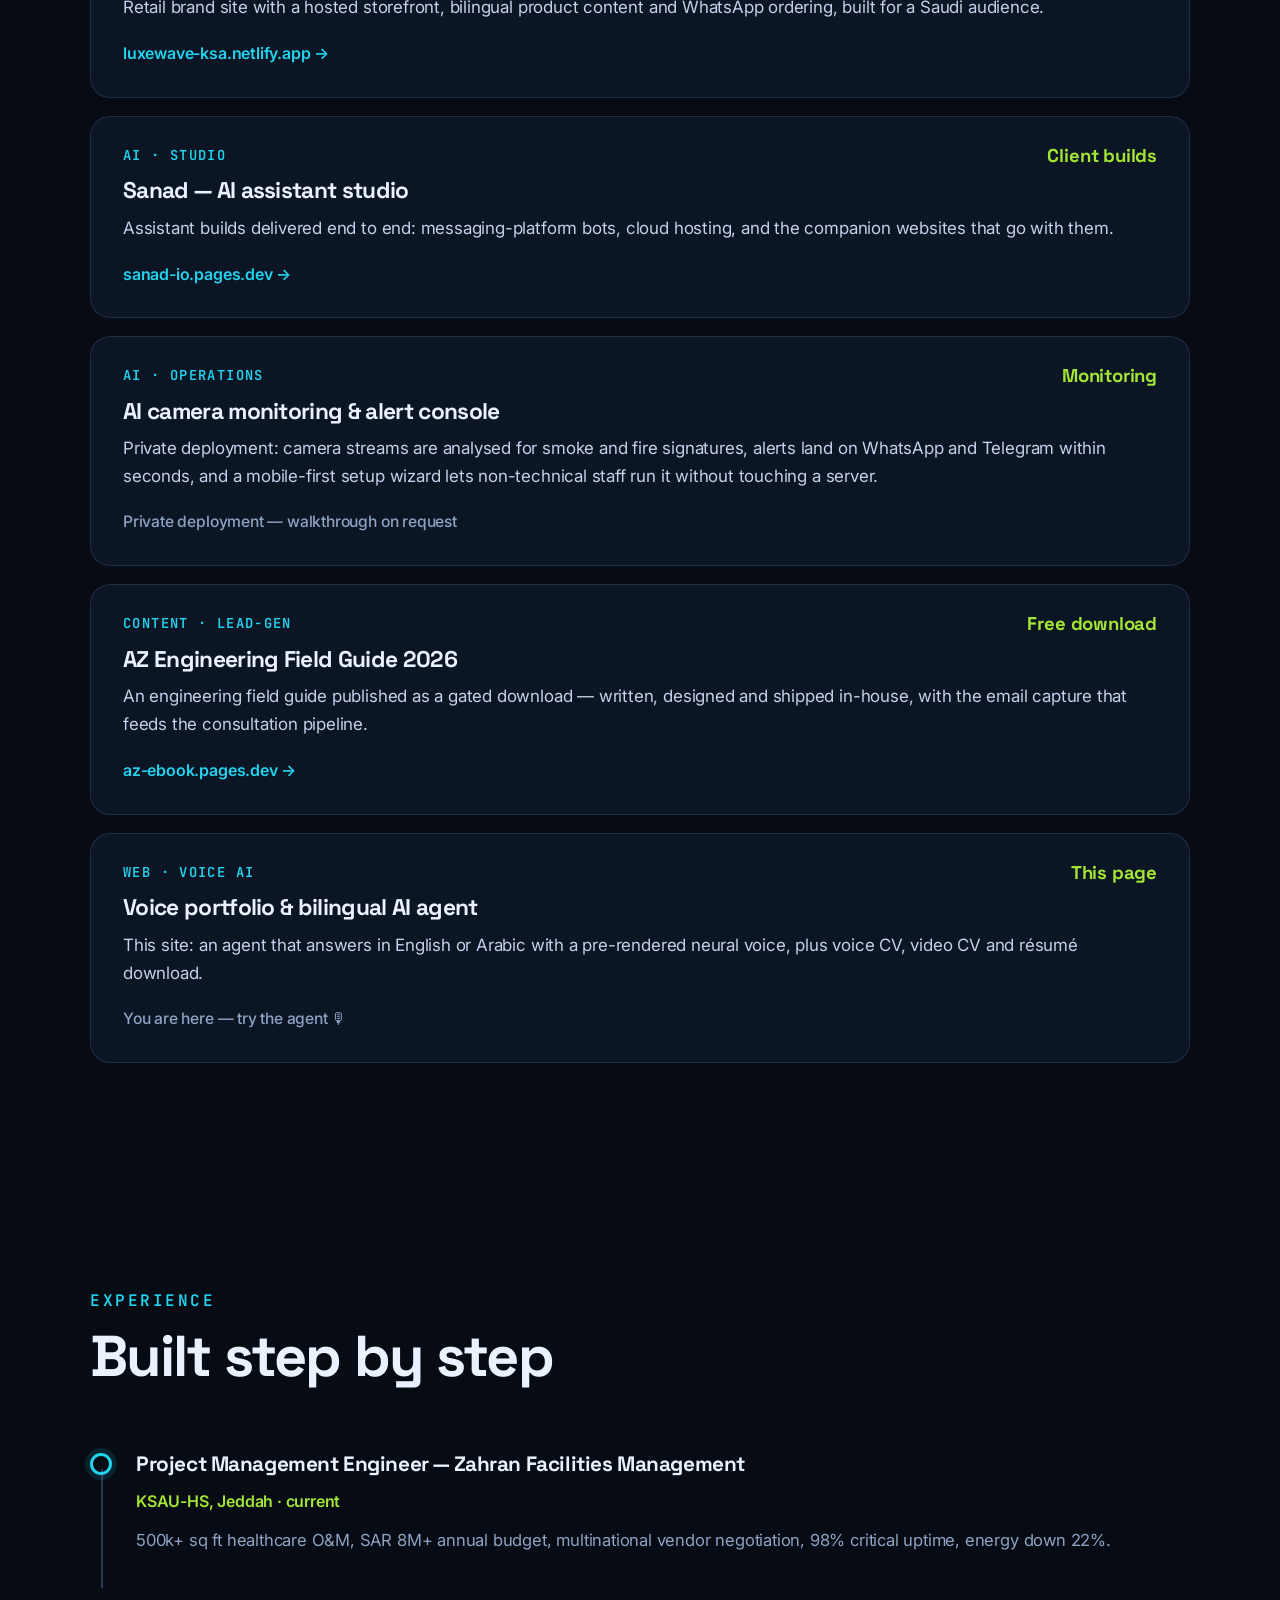
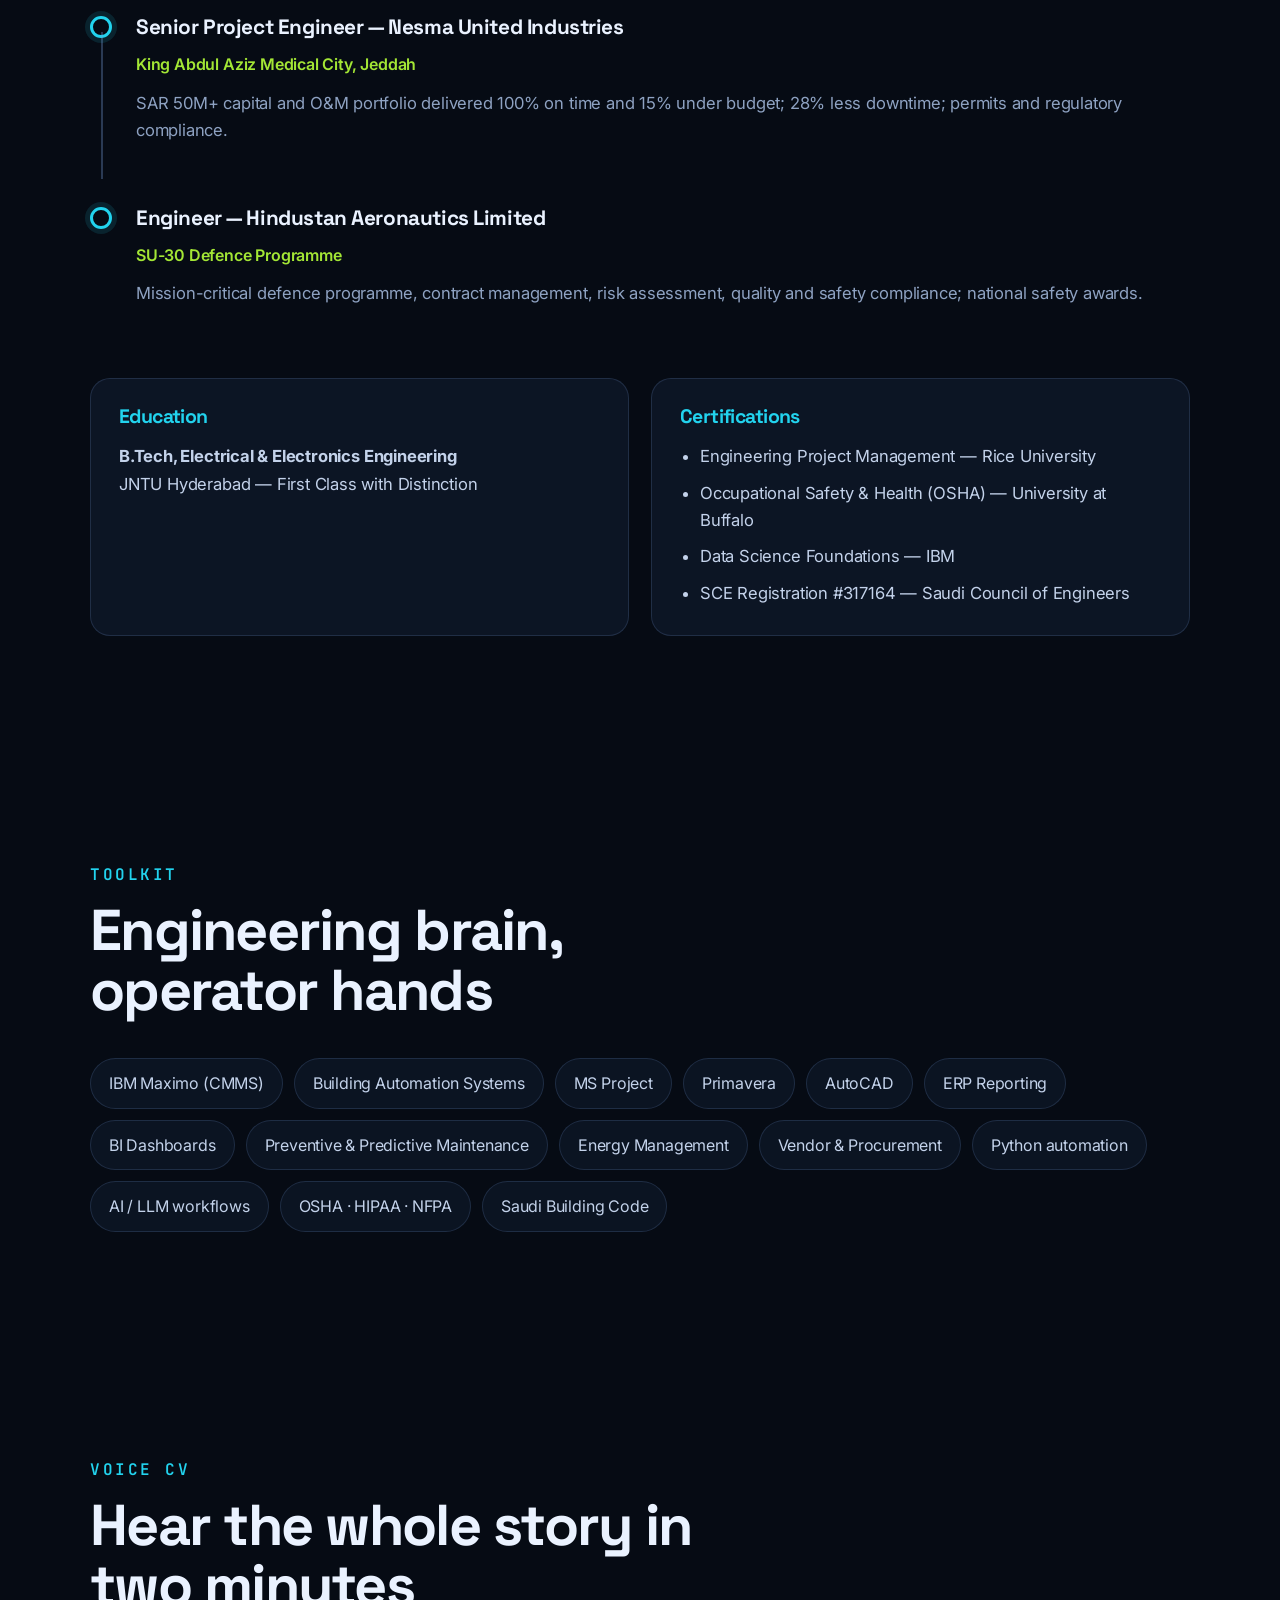
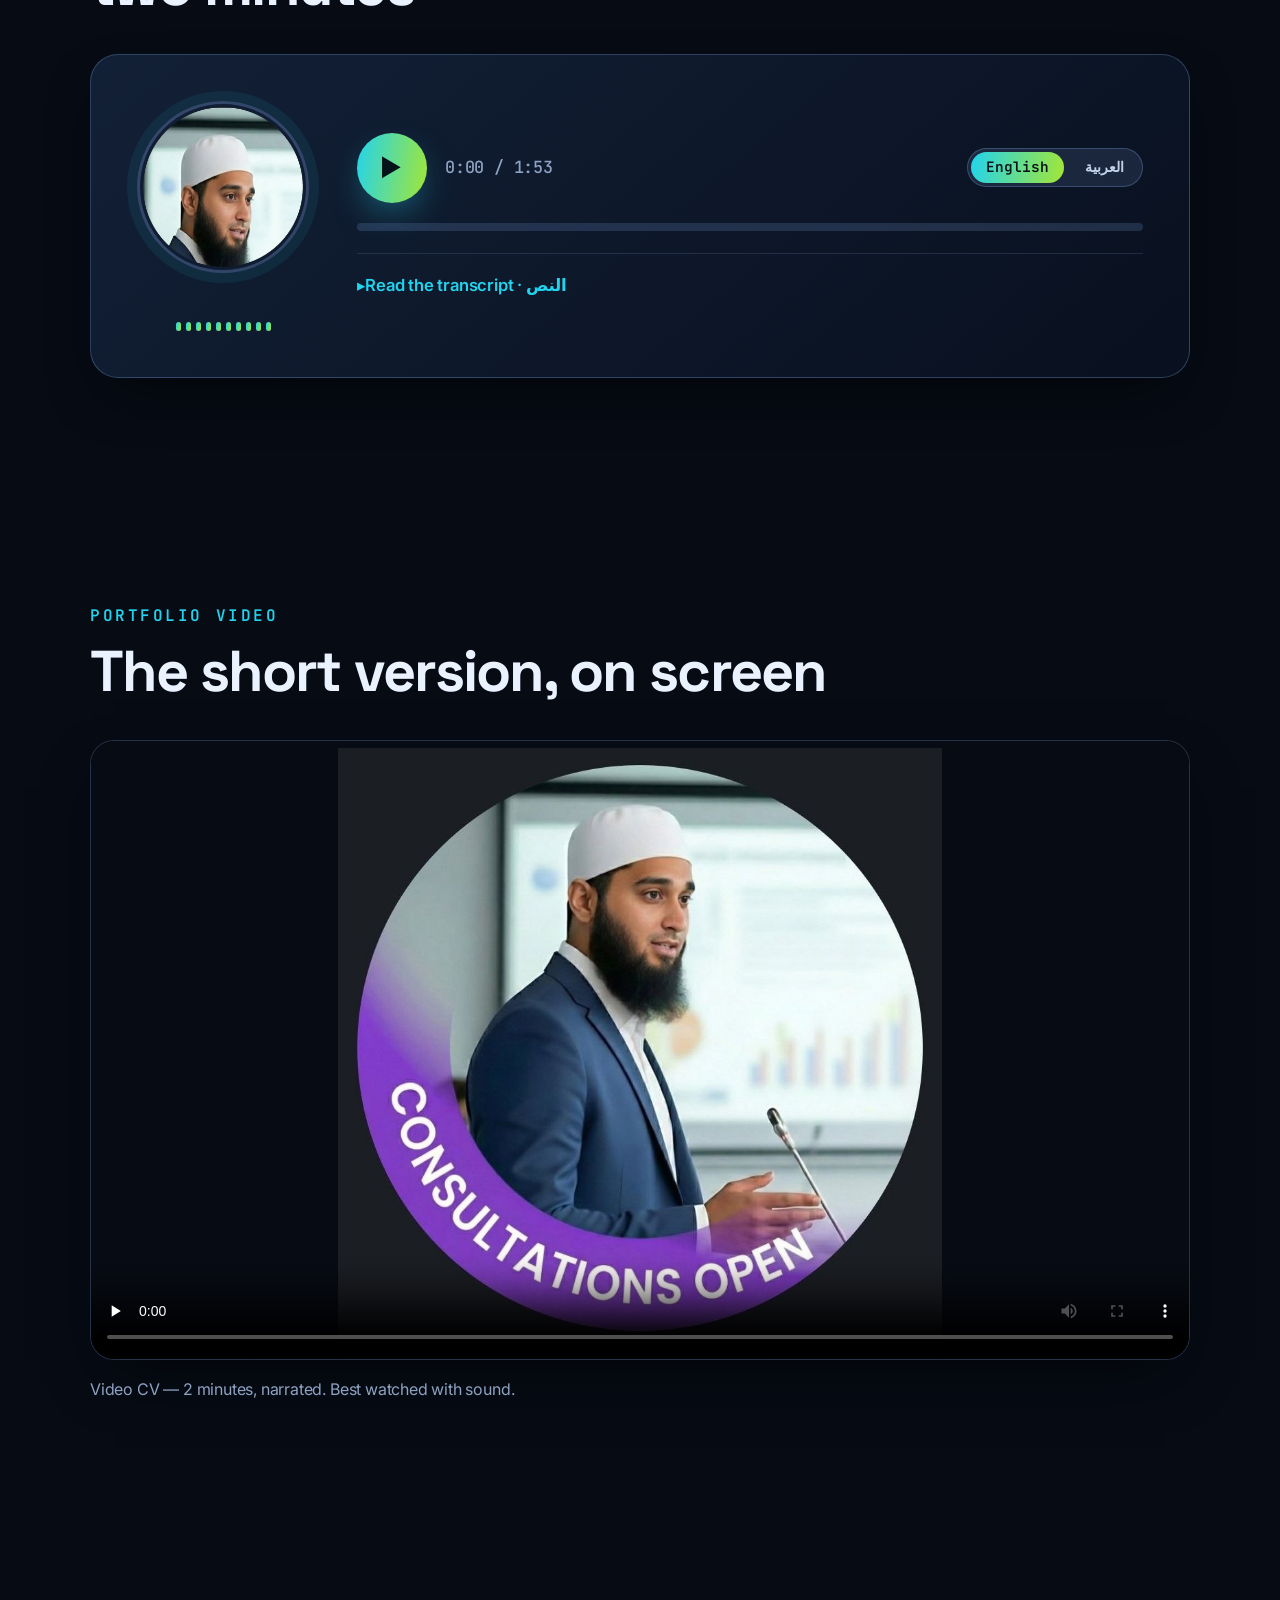
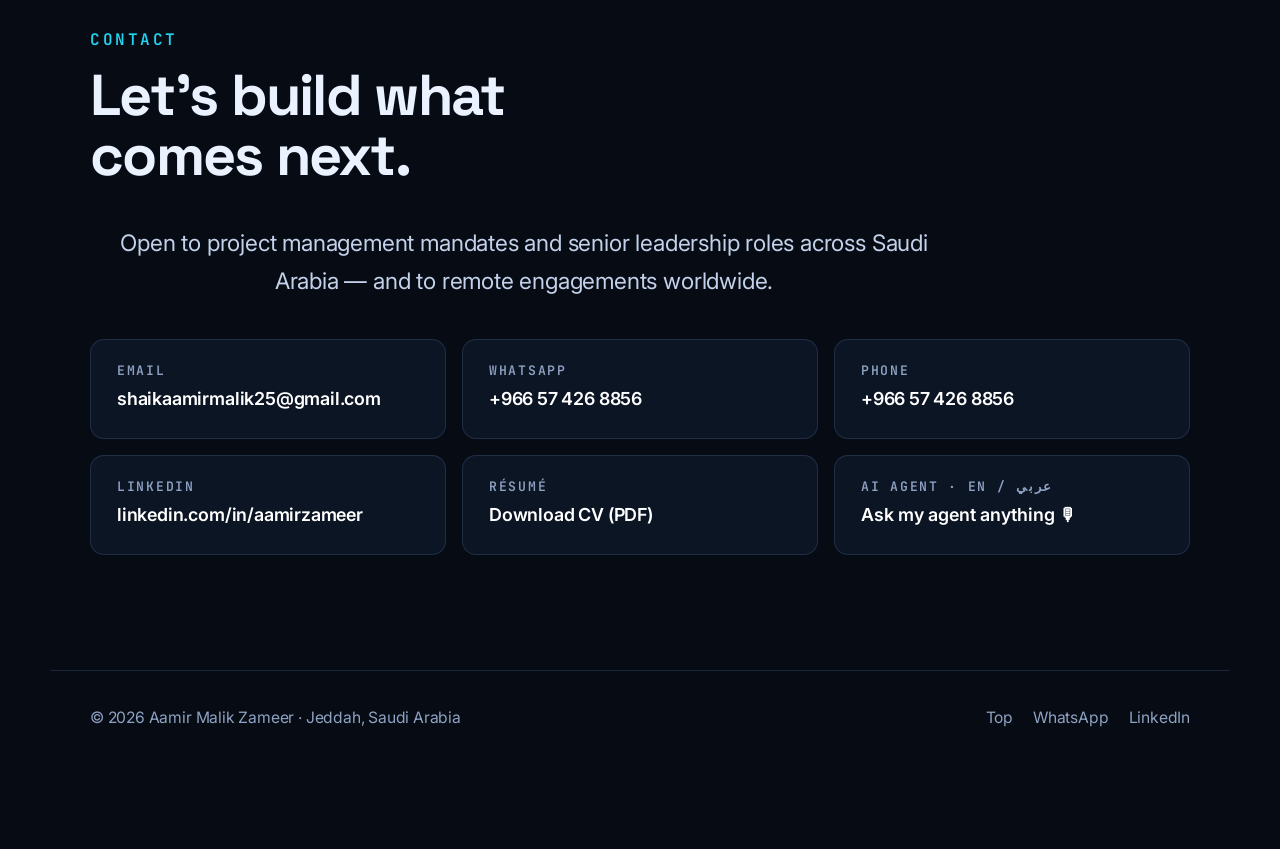
==== commit 643be89d: "Arabic edition (ar.html, full RTL) + language tab in nav; remove inline Arabic section; portrait sta" ====
--- a/index.html
+++ b/index.html
@@ -11,6 +11,9 @@
 <meta property="og:title" content="Aamir Malik Zameer — Project Management Engineer">
 <meta property="og:description" content="13+ years delivering infrastructure, facilities & O&M projects across healthcare, defence and industry. SAR 50M+ delivered on time, under budget, zero lost-time injuries.">
 <meta property="og:image" content="https://amz34.github.io/voice-portfolio/assets/portfolio-poster.jpg">
+<link rel="alternate" hreflang="en" href="https://amz34.github.io/voice-portfolio/">
+<link rel="alternate" hreflang="ar" href="https://amz34.github.io/voice-portfolio/ar.html">
+<link rel="alternate" hreflang="x-default" href="https://amz34.github.io/voice-portfolio/">
 <link rel="icon" href="assets/favicon.svg" type="image/svg+xml">
 <link rel="preconnect" href="https://fonts.googleapis.com">
 <link rel="preconnect" href="https://fonts.gstatic.com" crossorigin>
@@ -29,12 +32,12 @@
     <a href="#about">About</a>
     <a href="#work">Work</a>
     <a href="#projects">Projects</a>
-    <a href="#arabic">العربية</a>
     <a href="#experience">Experience</a>
     <a href="#voice">Voice&nbsp;CV</a>
     <a href="#video">Video</a>
     <a href="#contact">Contact</a>
   </nav>
+  <a class="lang-tab" href="ar.html" hreflang="ar" lang="ar" title="النسخة العربية">العربية</a>
   <div class="nav-cta">
     <button class="btn btn-ghost" data-open-agent><span data-lang-label>🎙 Talk to my agent</span></button>
     <a class="btn btn-wa" href="https://wa.me/966574268856" target="_blank" rel="noopener">WhatsApp</a>
@@ -92,25 +95,6 @@
     <div class="stat reveal"><b data-count="0">0</b><span>Lost-time injuries on managed sites</span></div>
   </section>
 
-  <!-- ARABIC -->
-  <section class="section ar-section" id="arabic" lang="ar" dir="rtl">
-    <p class="kicker">بالعربية</p>
-    <h2 class="h2">نبذة عني بالعربية</h2>
-    <p class="lede">مهندس إدارة مشاريع مقيم في جدة، وأعمل منذ أكثر من ثلاث عشرة سنة في تشغيل وصيانة البنية التحتية للمنشآت الحيوية، في قطاعات الرعاية الصحية والدفاع والصناعة. سلّمت محافظ مشاريع بقيمة خمسين مليون ريال في الوقت المحدد وضمن الميزانية، مع سجل خالٍ من الإصابات المُعطِّلة للعمل.</p>
-    <div class="cards">
-      <article class="card reveal"><div class="ico">🏗️</div><h3>إدارة المشاريع والمرافق</h3><p>تشغيل وصيانة المجمعات الطبية والصناعية: إدارة العقود، ولوحات مؤشرات الأداء، وضبط الميزانيات التشغيلية لمساحات تتجاوز خمسمائة ألف قدم مربع.</p></article>
-      <article class="card reveal"><div class="ico">⚡</div><h3>ترشيد الطاقة</h3><p>برامج ترشيد قائمة على القياس عبر أنظمة أتمتة المباني: خفض ٢٢٪ من تكلفة الطاقة، بوفورات تقارب ١٫٢ مليون ريال سنوياً ودون تعطيل التشغيل.</p></article>
-      <article class="card reveal"><div class="ico">🦺</div><h3>الصحة والسلامة المهنية</h3><p>ثقافة سلامة بهدف «صفر أضرار»: صفر إصابات مُعطِّلة للعمل في كل موقع أدرته، مع الامتثال لمعايير أوشا وNFPA وكود البناء السعودي.</p></article>
-      <article class="card reveal"><div class="ico">🤖</div><h3>الحلول الرقمية والذكاء الاصطناعي</h3><p>تقارير مؤتمتة، ولوحات مؤشرات، ومساعدون آليون يتحدثون العربية والإنجليزية — هذا الموقع نفسه أحد نماذجها.</p></article>
-    </div>
-    <div class="ar-cta">
-      <a class="btn btn-wa" href="https://wa.me/966574268856?text=%D8%A7%D8%B3%D8%AA%D9%81%D8%B3%D8%A7%D8%B1%20%D8%B9%D9%86%20%D9%81%D8%B1%D8%B5%20%D8%A5%D8%AF%D8%A7%D8%B1%D8%A9%20%D8%A7%D9%84%D9%85%D8%B4%D8%A7%D8%B1%D9%8A%D8%B9" target="_blank" rel="noopener">🟢 تواصل على واتساب</a>
-      <button class="btn btn-primary" data-open-agent data-set-lang="ar">🎙 اسأل المساعد الذكي بالعربية</button>
-      <a class="btn btn-ghost" href="assets/Aamir_Malik_Zameer_CV.pdf" download>⬇ تحميل السيرة الذاتية (PDF)</a>
-      <a class="btn btn-ghost" href="#voice">▶ السيرة الذاتية الصوتية بالعربية</a>
-    </div>
-    <p class="ar-note">المساعد الذكي في هذا الموقع يجيب بالعربية أيضاً: اضغط الزر أعلاه، أو أيقونة المساعد أسفل الشاشة، أو اختر <b>العربية</b> في قسم «السيرة الصوتية» للاستماع إلى النسخة العربية.</p>
-  </section>
 
   <!-- WHAT I DO -->
   <section class="section" id="what">
--- a/styles.css
+++ b/styles.css
@@ -123,13 +123,12 @@
 .mini-bar{flex:1;height:6px;border-radius:99px;background:rgba(120,160,220,.2);overflow:hidden;min-width:80px}
 .mini-bar i{display:block;height:100%;width:0;background:var(--grad);transition:width .18s linear}
 
-.hero-art{position:relative;display:flex;flex-direction:column;align-items:center}
+.hero-art{position:relative;display:flex;flex-direction:column;align-items:center;gap:18px}
 .portrait{position:relative;width:100%;max-width:430px;border-radius:50%;overflow:hidden;border:1px solid var(--line-2);
   box-shadow:0 34px 96px -36px rgba(124,92,255,.55),var(--shadow)}
 .portrait img{display:block;width:100%;height:auto;aspect-ratio:1/1;object-fit:cover}
-/* stat chips float over the right of the portrait — never clipped, never over the face or the badge text */
-.hero-stats{position:absolute;z-index:3;top:50%;right:-6px;transform:translateY(-50%);
-  display:flex;flex-direction:column;align-items:flex-end;gap:12px}
+/* stat chips dock under the portrait — never over the face, the kufi or the "consultations open" text */
+.hero-stats{display:flex;flex-flow:row wrap;justify-content:center;align-items:center;gap:12px}
 .badge{display:flex;align-items:center;gap:9px;padding:11px 16px;border-radius:999px;font-size:.95rem;font-weight:600;
   background:rgba(6,11,20,.9);border:1px solid var(--line-2);backdrop-filter:blur(10px);white-space:nowrap;
   box-shadow:0 16px 36px -14px rgba(0,0,0,.8)}
@@ -329,7 +328,6 @@
 @media (max-width:1000px){
   .hero{grid-template-columns:1fr;text-align:left}
   .hero-art{order:-1;max-width:440px}
-  .badge.b1{left:8px}.badge.b2{right:8px}
   .nav-links{display:none}
 }
 @media (max-width:720px){
@@ -405,26 +403,32 @@
   .hero h1{font-size:clamp(2.15rem,10.5vw,2.9rem)}
   .h2{font-size:clamp(1.75rem,8vw,2.3rem);max-width:none}
   .chip{font-size:.85rem;padding:8px 12px}
-  .badge.b1{left:0}.badge.b2{right:0}
   .stat b{font-size:2.05rem}
   .voice-avatar{width:140px;height:140px}
   .lang-toggle button{min-width:38px}
 }
 
-/* ---------- arabic section ---------- */
-.ar-section{direction:rtl;text-align:right;font-family:"Cairo","Noto Naskh Arabic","Segoe UI",Tahoma,system-ui,sans-serif}
-.ar-section .h2{line-height:1.5}
-.ar-section .lede{font-size:1.16rem;line-height:2.1;max-width:76ch;color:var(--ink-2)}
-.ar-section .card{text-align:right}
-.ar-section .card h3{font-size:1.22rem;line-height:1.6}
-.ar-section .card p{line-height:1.95}
-.ar-section .ar-cta{display:flex;flex-wrap:wrap;gap:14px;margin-top:34px}
-.ar-section .ar-cta .btn{font-family:inherit}
-.ar-section .ar-note{margin-top:24px;max-width:76ch;color:var(--muted);font-size:1rem;line-height:1.95}
-.ar-section .ar-note b{color:var(--cyan);font-weight:600}
+/* ---------- arabic edition (ar.html) + language tab ---------- */
+.lang-tab{display:inline-flex;align-items:center;gap:8px;padding:9px 15px;border-radius:999px;font-weight:600;
+  color:var(--ink);background:rgba(120,160,220,.14);border:1px solid var(--line-2);transition:.18s}
+.lang-tab:hover{color:#fff;background:rgba(120,160,220,.24)}
+.lang-tab::before{content:"";width:7px;height:7px;border-radius:50%;background:var(--cyan);box-shadow:0 0 10px var(--cyan)}
+html[lang="ar"]{--ar-font:"Cairo","Noto Naskh Arabic","Segoe UI",Tahoma,system-ui,sans-serif}
+html[lang="ar"] body{font-family:var(--ar-font);line-height:1.85}
+html[lang="ar"] .h2{line-height:1.45;letter-spacing:0}
+html[lang="ar"] .lede{line-height:2;max-width:72ch}
+html[lang="ar"] .eyebrow,html[lang="ar"] .kicker{letter-spacing:.01em}
+html[lang="ar"] .card,html[lang="ar"] .work-item,html[lang="ar"] .stat{text-align:right}
+html[lang="ar"] .card h3,html[lang="ar"] .work-item h3,html[lang="ar"] .edu-card h3{line-height:1.6}
+html[lang="ar"] .card p,html[lang="ar"] .work-item p,html[lang="ar"] .timeline p,html[lang="ar"] .edu-card li{line-height:1.9}
+html[lang="ar"] .brand-text{font-family:"Space Grotesk",var(--ar-font)}
+html[lang="ar"] .badge,html[lang="ar"] .btn,html[lang="ar"] .chip,html[lang="ar"] .tag,html[lang="ar"] .timeline b{font-family:var(--ar-font)}
+html[lang="ar"] .timeline b{font-size:1.05rem}
+html[lang="ar"] .work-top b{font-family:var(--ar-font)}
 
 @media (max-width:720px){
-  /* phones: chips sit as a clean centred row under the portrait — never over the face or the badge text */
-  .hero-stats{position:static;transform:none;flex-direction:row;flex-wrap:wrap;justify-content:center;gap:10px;margin-top:16px}
-  .badge{font-size:.85rem;padding:9px 13px;gap:7px}
-}
+  .hero-art{gap:14px}
+  .hero-stats{gap:9px}
+  .badge{font-size:.88rem;padding:10px 14px}
+  .lang-tab{padding:8px 12px;font-size:.92rem}
+}
